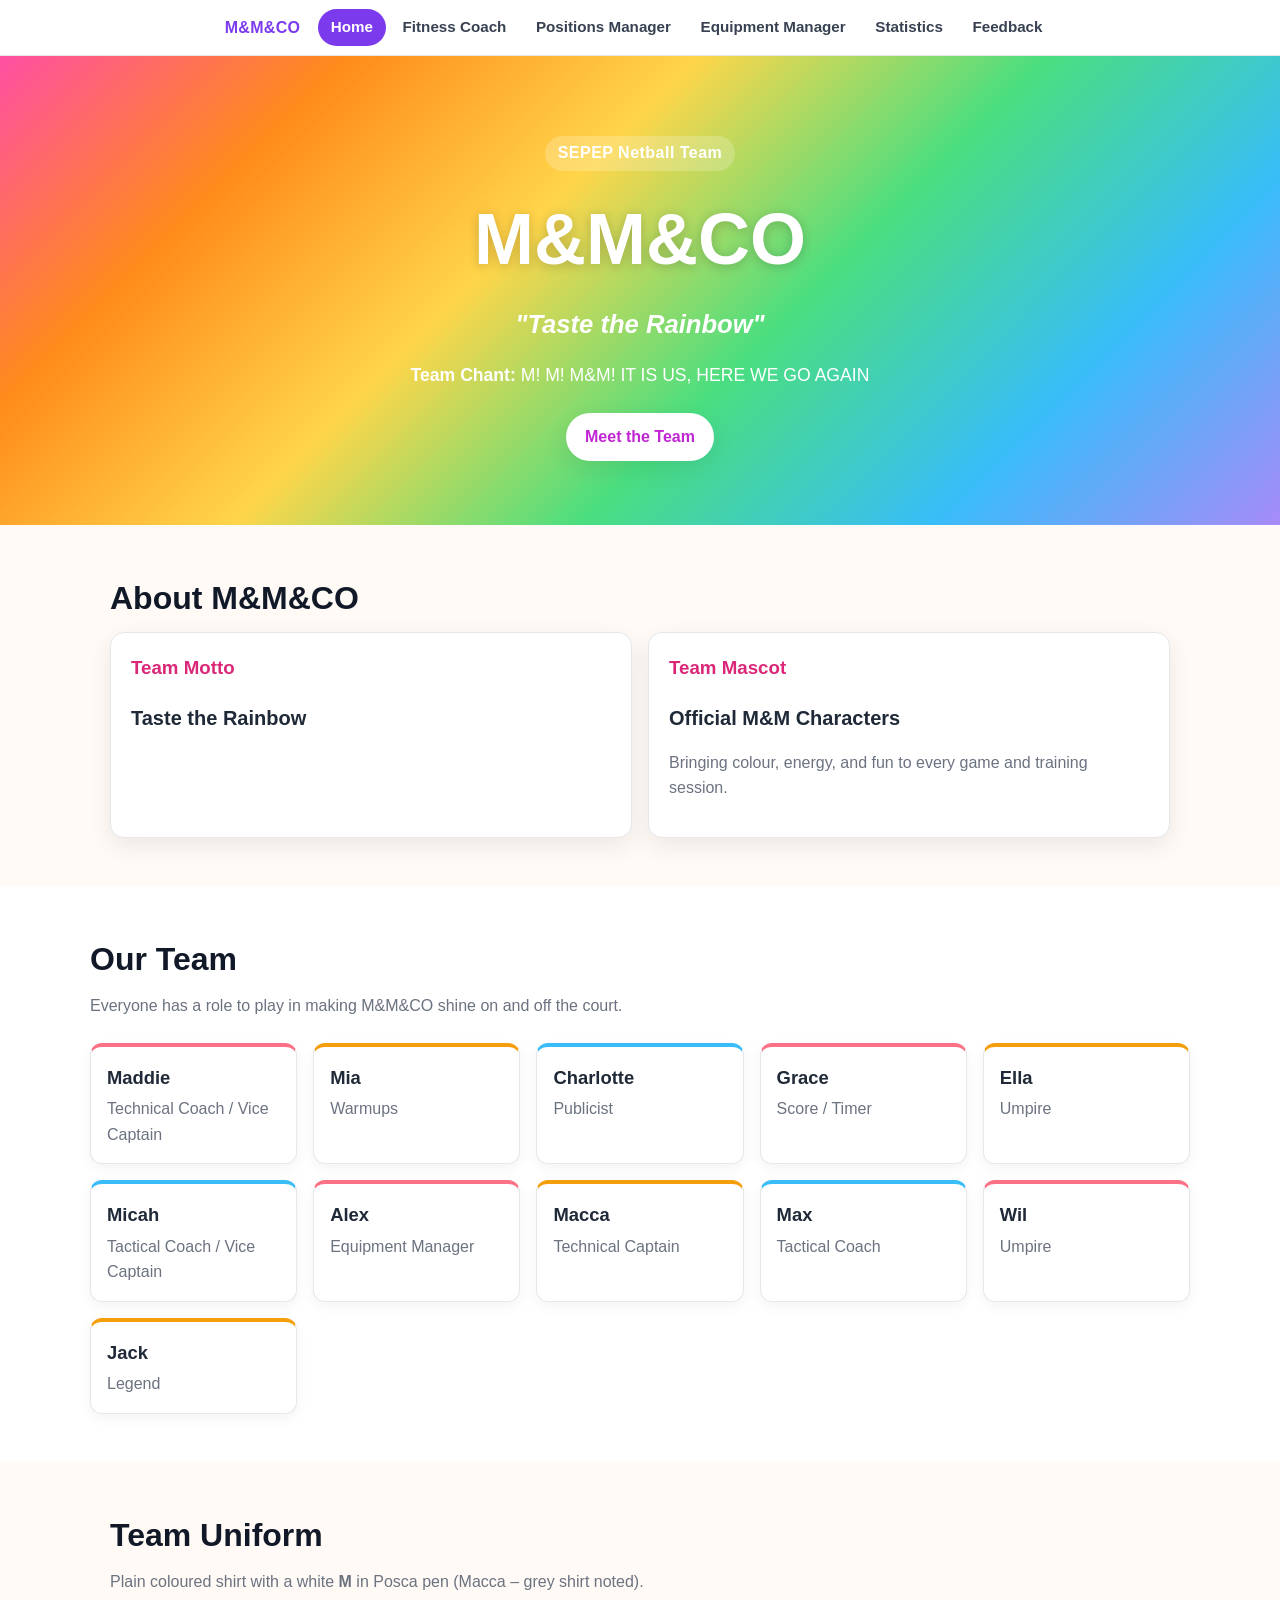
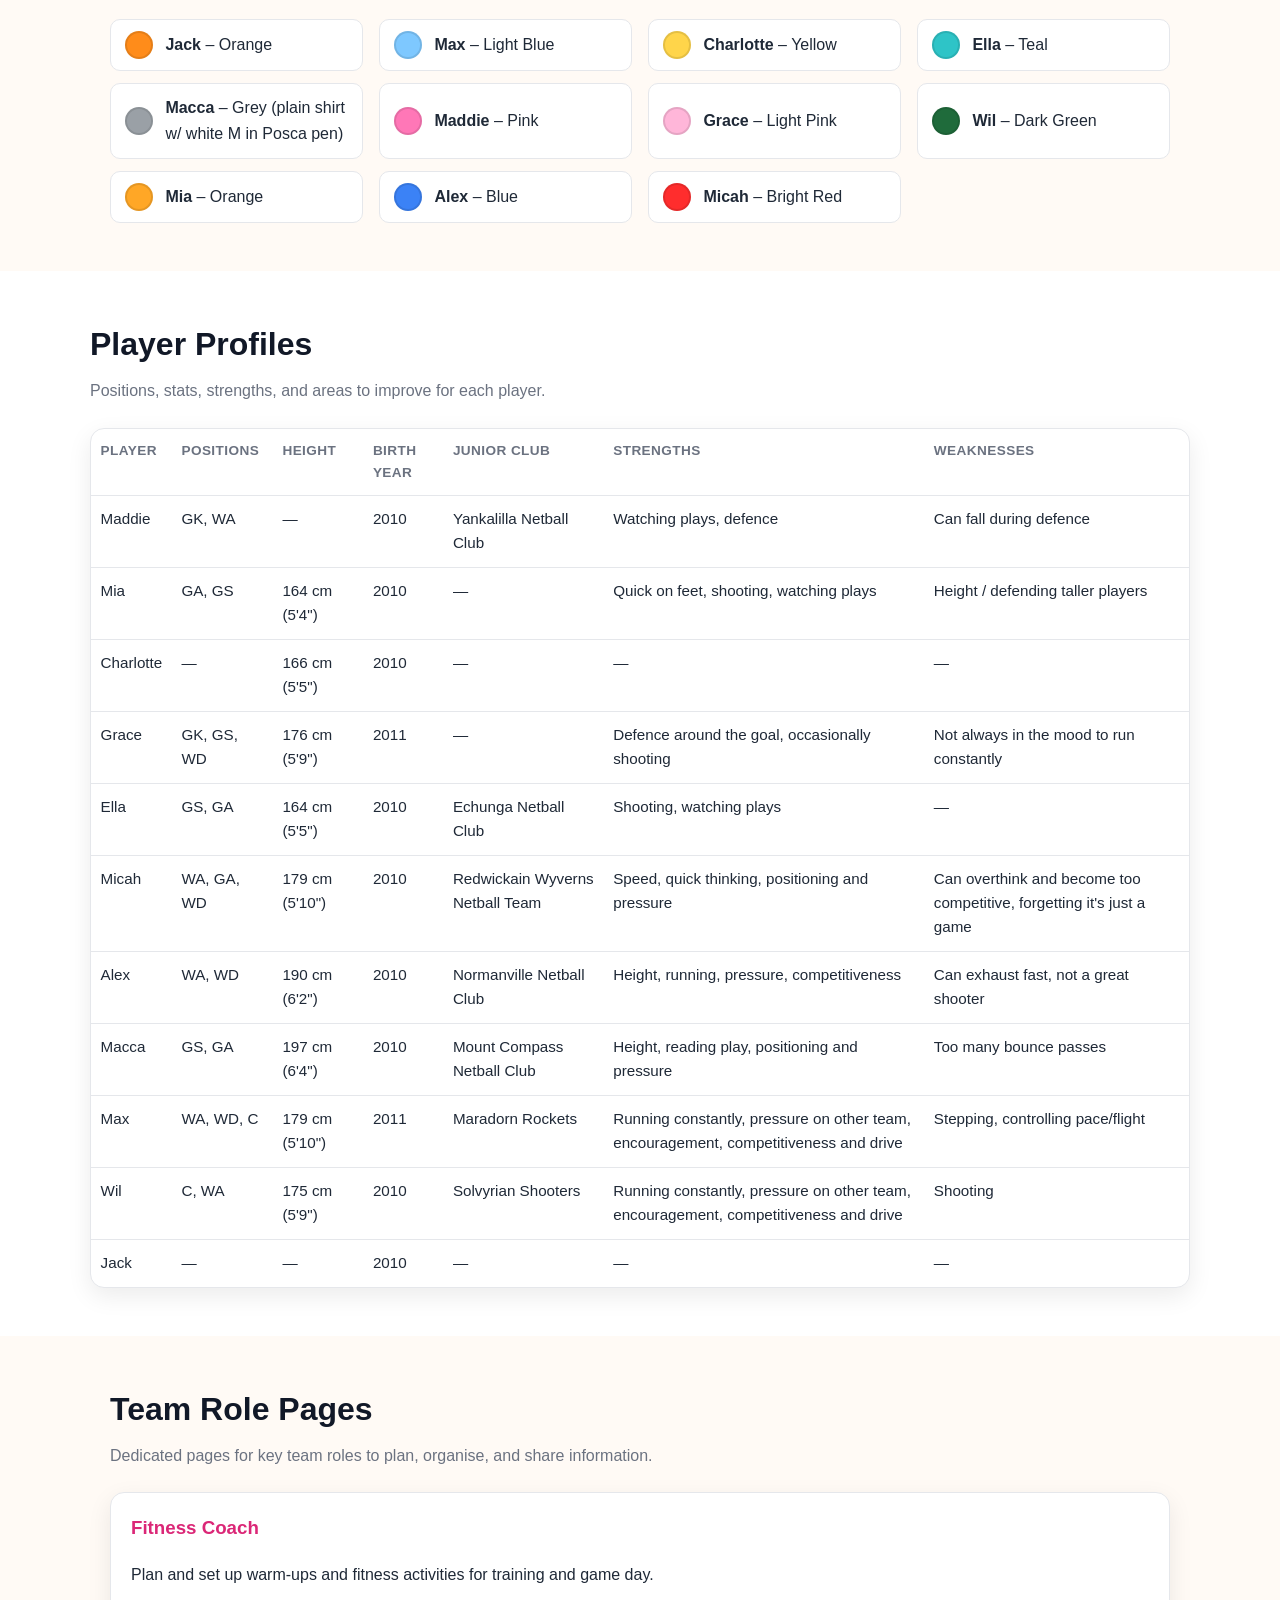
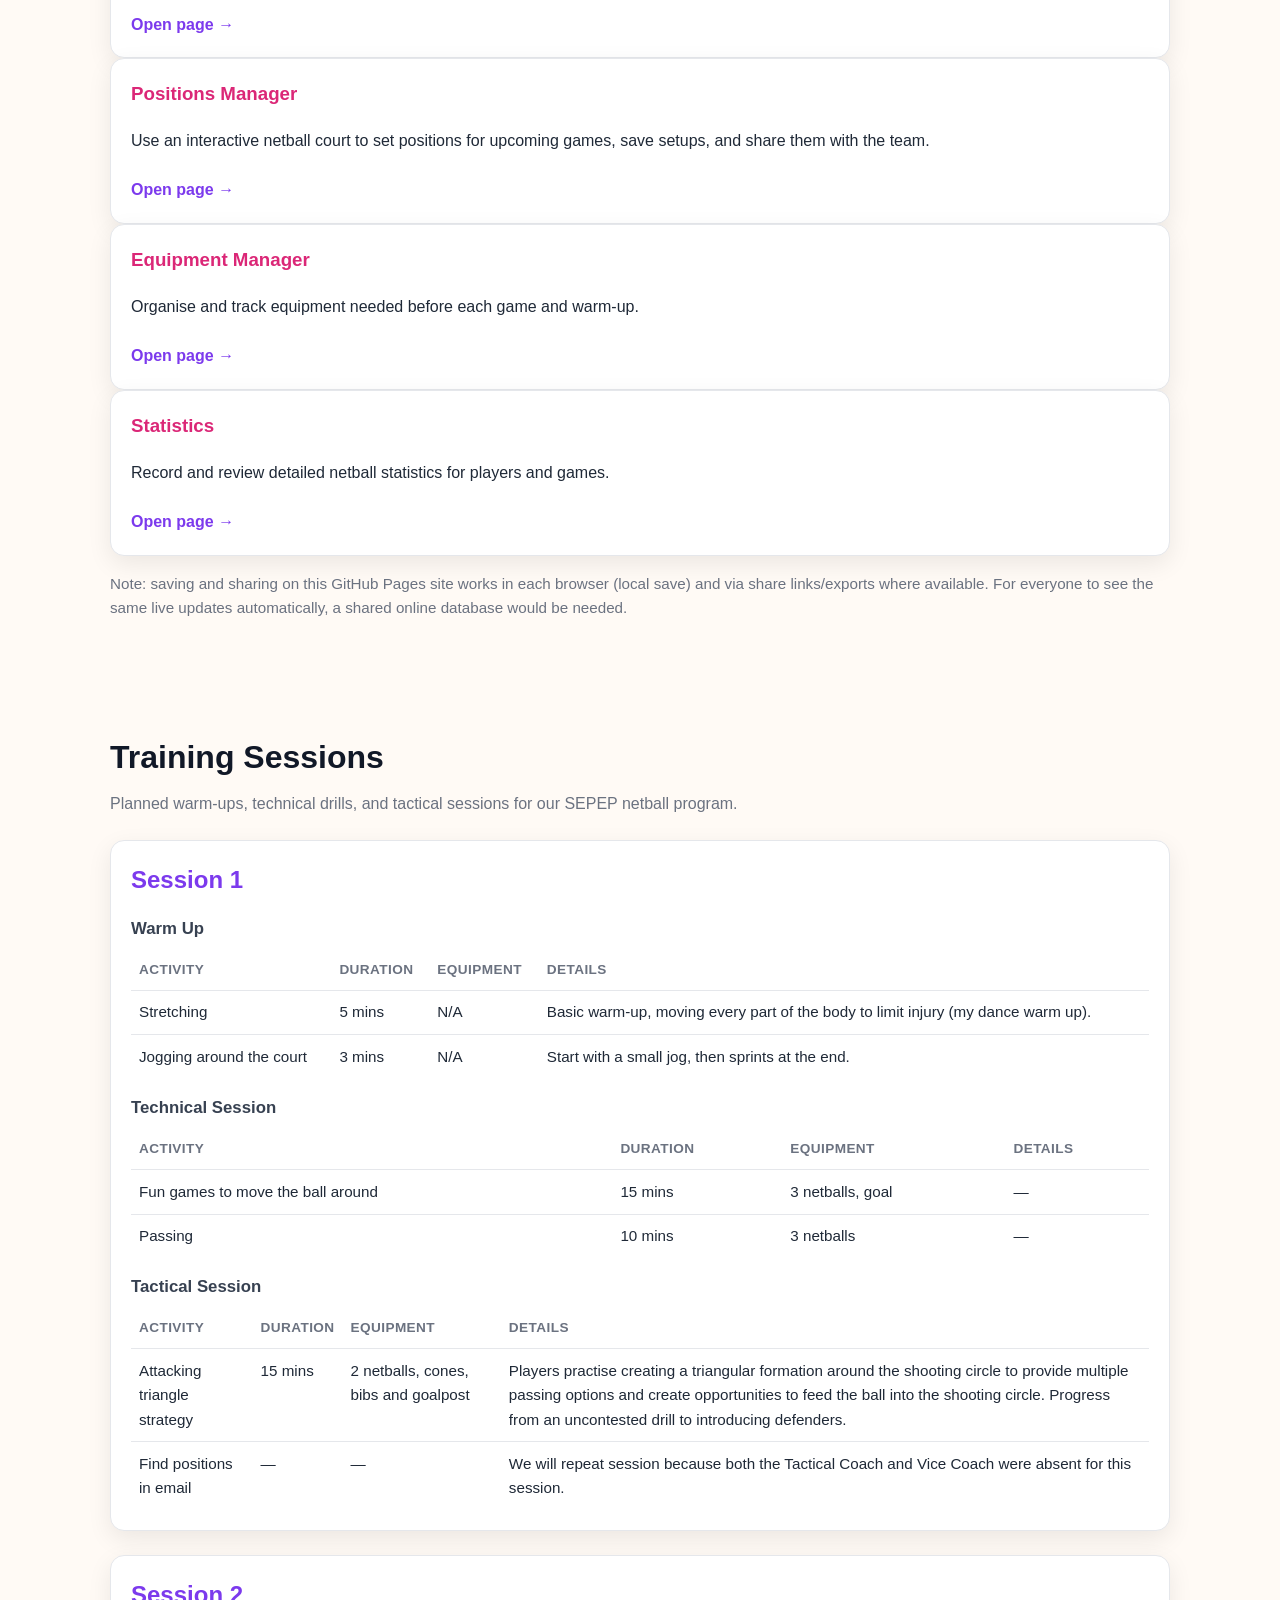
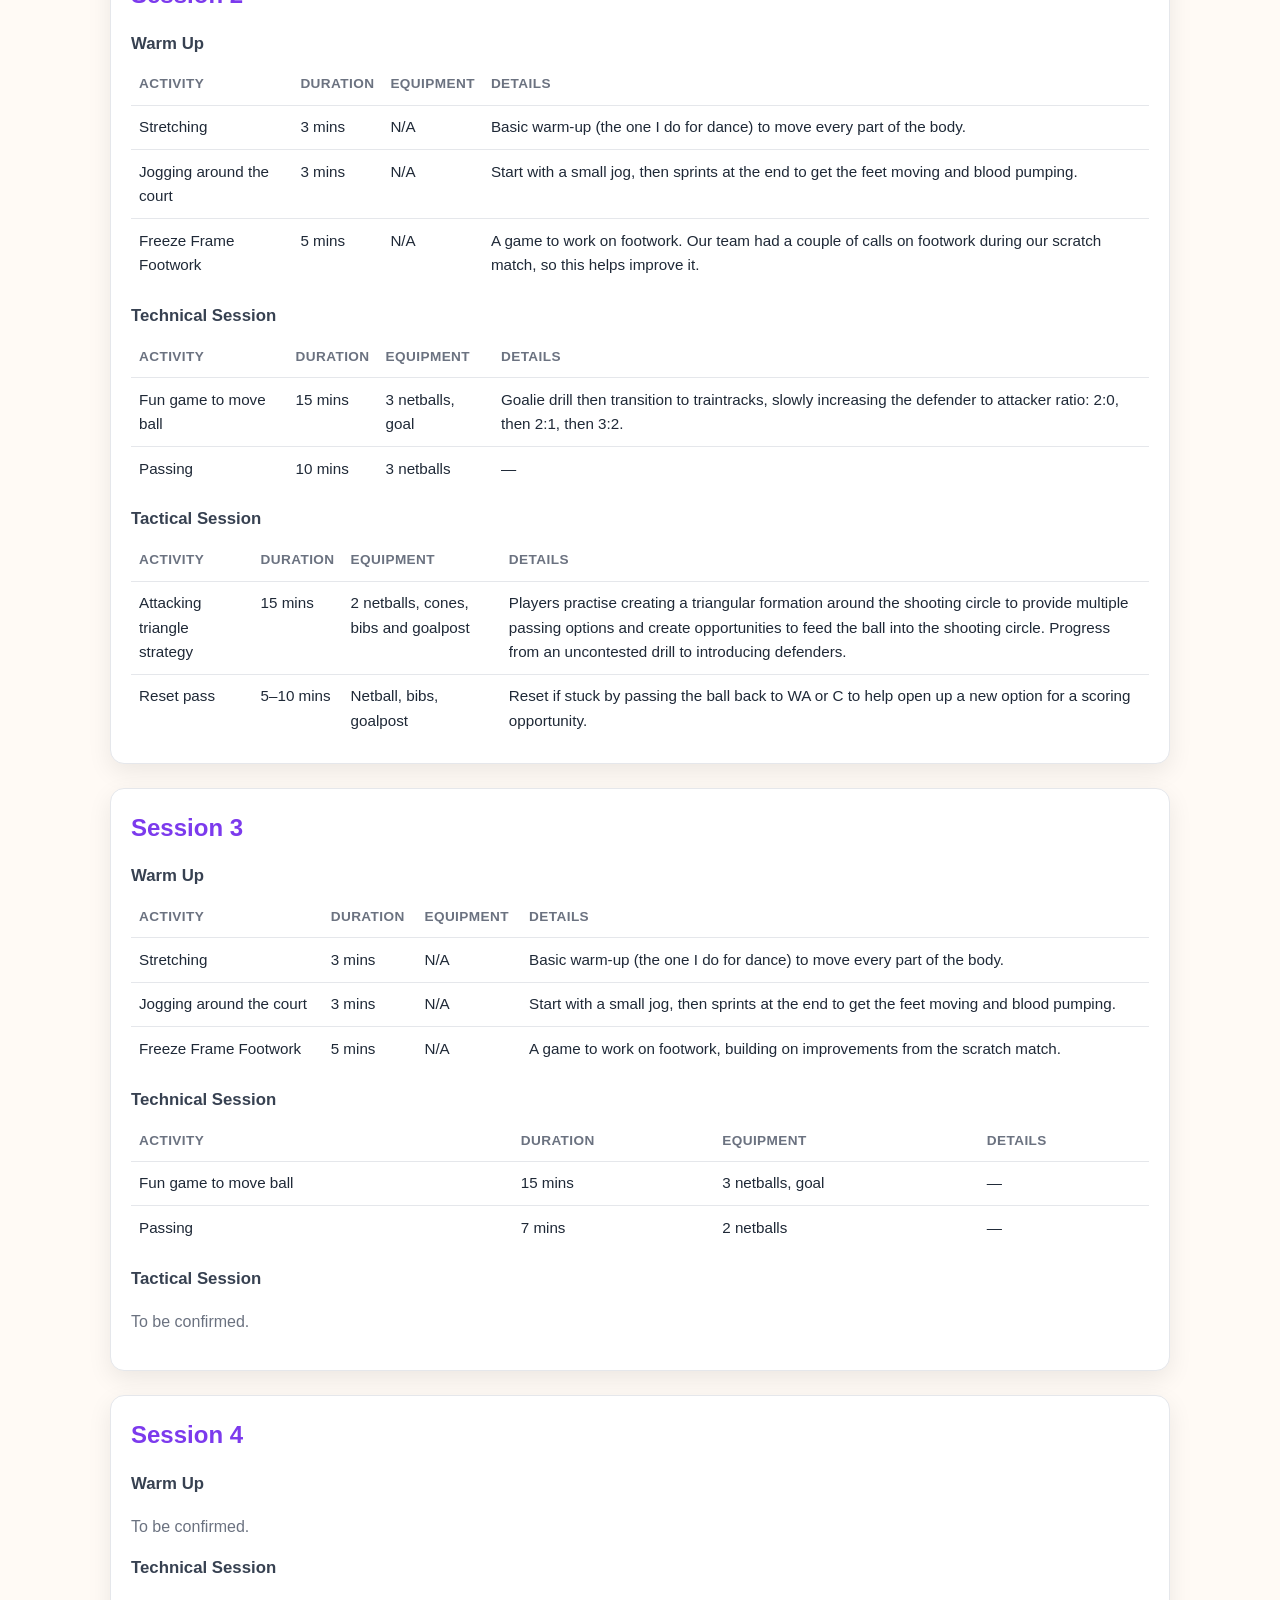
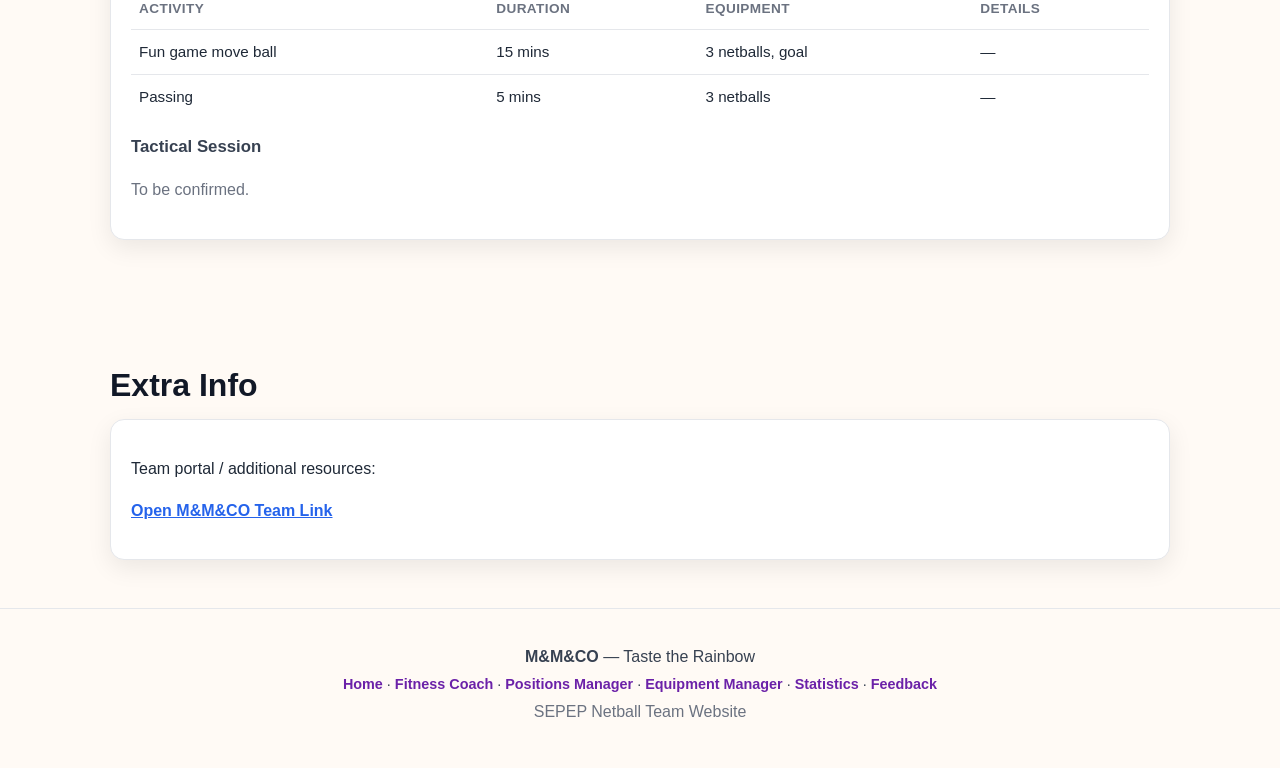
==== mm-co/index.html @ 33ad2f32 "Add Session Feedback tab with feedback from the last four sessions" ====
<!DOCTYPE html>
<html lang="en">
<head>
  <meta charset="UTF-8">
  <meta name="viewport" content="width=device-width, initial-scale=1.0">
  <title>M&amp;M&amp;CO | Taste the Rainbow</title>
  <link rel="stylesheet" href="styles.css">
</head>
<body>
  <header class="sitebar">
    <a class="sitebrand" href="#home">M&amp;M&amp;CO</a>
    <nav class="tabbar" aria-label="Site pages">
      <a class="tab active" data-tab="home" href="#home">Home</a>
      <a class="tab" data-tab="fitness" href="#fitness">Fitness Coach</a>
      <a class="tab" data-tab="positions" href="#positions">Positions Manager</a>
      <a class="tab" data-tab="equipment" href="#equipment">Equipment Manager</a>
      <a class="tab" data-tab="statistics" href="#statistics">Statistics</a>
      <a class="tab" data-tab="feedback" href="#feedback">Feedback</a>
    </nav>
  </header>

  <main id="tab-content">
    <section class="tab-panel" id="panel-home" role="tabpanel">
<header class="hero">
    <div class="hero-inner">
      <p class="tag">SEPEP Netball Team</p>
      <h1>M&amp;M&amp;CO</h1>
      <p class="motto">"Taste the Rainbow"</p>
      <p class="chant"><strong>Team Chant:</strong> M! M! M&amp;M! IT IS US, HERE WE GO AGAIN</p>
      <a class="btn" href="#team">Meet the Team</a>
    </div>
  </header>
<section id="about" class="section">
      <h2>About M&amp;M&amp;CO</h2>
      <div class="cards two">
        <div class="card">
          <h3>Team Motto</h3>
          <p class="big">Taste the Rainbow</p>
        </div>
        <div class="card">
          <h3>Team Mascot</h3>
          <p class="big">Official M&amp;M Characters</p>
          <p class="muted">Bringing colour, energy, and fun to every game and training session.</p>
        </div>
      </div>
    </section>

    <section id="team" class="section alt">
      <h2>Our Team</h2>
      <p class="section-intro">Everyone has a role to play in making M&amp;M&amp;CO shine on and off the court.</p>
      <div class="team-grid">
        <article class="member"><h3>Maddie</h3><p>Technical Coach / Vice Captain</p></article>
        <article class="member"><h3>Mia</h3><p>Warmups</p></article>
        <article class="member"><h3>Charlotte</h3><p>Publicist</p></article>
        <article class="member"><h3>Grace</h3><p>Score / Timer</p></article>
        <article class="member"><h3>Ella</h3><p>Umpire</p></article>
        <article class="member"><h3>Micah</h3><p>Tactical Coach / Vice Captain</p></article>
        <article class="member"><h3>Alex</h3><p>Equipment Manager</p></article>
        <article class="member"><h3>Macca</h3><p>Technical Captain</p></article>
        <article class="member"><h3>Max</h3><p>Tactical Coach</p></article>
        <article class="member"><h3>Wil</h3><p>Umpire</p></article>
        <article class="member"><h3>Jack</h3><p>Legend</p></article>
      </div>
    </section>

    <section id="uniform" class="section">
      <h2>Team Uniform</h2>
      <p class="section-intro">Plain coloured shirt with a white <strong>M</strong> in Posca pen (Macca &ndash; grey shirt noted).</p>
      <div class="uniform-grid">
        <div class="uniform-item"><span class="swatch" style="--c:#ff8c1a"></span><span><strong>Jack</strong> &ndash; Orange</span></div>
        <div class="uniform-item"><span class="swatch" style="--c:#7ec8ff"></span><span><strong>Max</strong> &ndash; Light Blue</span></div>
        <div class="uniform-item"><span class="swatch" style="--c:#ffd54a"></span><span><strong>Charlotte</strong> &ndash; Yellow</span></div>
        <div class="uniform-item"><span class="swatch" style="--c:#2ec4c7"></span><span><strong>Ella</strong> &ndash; Teal</span></div>
        <div class="uniform-item"><span class="swatch" style="--c:#9aa0a6"></span><span><strong>Macca</strong> &ndash; Grey (plain shirt w/ white M in Posca pen)</span></div>
        <div class="uniform-item"><span class="swatch" style="--c:#ff77b7"></span><span><strong>Maddie</strong> &ndash; Pink</span></div>
        <div class="uniform-item"><span class="swatch" style="--c:#ffb6d9"></span><span><strong>Grace</strong> &ndash; Light Pink</span></div>
        <div class="uniform-item"><span class="swatch" style="--c:#1f6b3b"></span><span><strong>Wil</strong> &ndash; Dark Green</span></div>
        <div class="uniform-item"><span class="swatch" style="--c:#ffa726"></span><span><strong>Mia</strong> &ndash; Orange</span></div>
        <div class="uniform-item"><span class="swatch" style="--c:#3b82f6"></span><span><strong>Alex</strong> &ndash; Blue</span></div>
        <div class="uniform-item"><span class="swatch" style="--c:#ff2d2d"></span><span><strong>Micah</strong> &ndash; Bright Red</span></div>
      </div>
    </section>

    <section id="profiles" class="section alt">
      <h2>Player Profiles</h2>
      <p class="section-intro">Positions, stats, strengths, and areas to improve for each player.</p>
      <div class="table-wrap">
        <table class="profiles-table">
          <thead>
            <tr>
              <th>Player</th>
              <th>Positions</th>
              <th>Height</th>
              <th>Birth Year</th>
              <th>Junior Club</th>
              <th>Strengths</th>
              <th>Weaknesses</th>
            </tr>
          </thead>
          <tbody>
            <tr><td>Maddie</td><td>GK, WA</td><td>&mdash;</td><td>2010</td><td>Yankalilla Netball Club</td><td>Watching plays, defence</td><td>Can fall during defence</td></tr>
            <tr><td>Mia</td><td>GA, GS</td><td>164 cm (5'4")</td><td>2010</td><td>&mdash;</td><td>Quick on feet, shooting, watching plays</td><td>Height / defending taller players</td></tr>
            <tr><td>Charlotte</td><td>&mdash;</td><td>166 cm (5'5")</td><td>2010</td><td>&mdash;</td><td>&mdash;</td><td>&mdash;</td></tr>
            <tr><td>Grace</td><td>GK, GS, WD</td><td>176 cm (5'9")</td><td>2011</td><td>&mdash;</td><td>Defence around the goal, occasionally shooting</td><td>Not always in the mood to run constantly</td></tr>
            <tr><td>Ella</td><td>GS, GA</td><td>164 cm (5'5")</td><td>2010</td><td>Echunga Netball Club</td><td>Shooting, watching plays</td><td>&mdash;</td></tr>
            <tr><td>Micah</td><td>WA, GA, WD</td><td>179 cm (5'10")</td><td>2010</td><td>Redwickain Wyverns Netball Team</td><td>Speed, quick thinking, positioning and pressure</td><td>Can overthink and become too competitive, forgetting it's just a game</td></tr>
            <tr><td>Alex</td><td>WA, WD</td><td>190 cm (6'2")</td><td>2010</td><td>Normanville Netball Club</td><td>Height, running, pressure, competitiveness</td><td>Can exhaust fast, not a great shooter</td></tr>
            <tr><td>Macca</td><td>GS, GA</td><td>197 cm (6'4")</td><td>2010</td><td>Mount Compass Netball Club</td><td>Height, reading play, positioning and pressure</td><td>Too many bounce passes</td></tr>
            <tr><td>Max</td><td>WA, WD, C</td><td>179 cm (5'10")</td><td>2011</td><td>Maradorn Rockets</td><td>Running constantly, pressure on other team, encouragement, competitiveness and drive</td><td>Stepping, controlling pace/flight</td></tr>
            <tr><td>Wil</td><td>C, WA</td><td>175 cm (5'9")</td><td>2010</td><td>Solvyrian Shooters</td><td>Running constantly, pressure on other team, encouragement, competitiveness and drive</td><td>Shooting</td></tr>
            <tr><td>Jack</td><td>&mdash;</td><td>&mdash;</td><td>2010</td><td>&mdash;</td><td>&mdash;</td><td>&mdash;</td></tr>
          </tbody>
        </table>
      </div>
    </section>

    <section id="team-pages" class="section">
      <h2>Team Role Pages</h2>
      <p class="section-intro">Dedicated pages for key team roles to plan, organise, and share information.</p>
      <div class="cards page-cards">
        <a class="card page-card" href="#fitness">
          <h3>Fitness Coach</h3>
          <p>Plan and set up warm-ups and fitness activities for training and game day.</p>
          <span class="card-link">Open page &rarr;</span>
        </a>
        <a class="card page-card" href="#positions">
          <h3>Positions Manager</h3>
          <p>Use an interactive netball court to set positions for upcoming games, save setups, and share them with the team.</p>
          <span class="card-link">Open page &rarr;</span>
        </a>
        <a class="card page-card" href="#equipment">
          <h3>Equipment Manager</h3>
          <p>Organise and track equipment needed before each game and warm-up.</p>
          <span class="card-link">Open page &rarr;</span>
        </a>
        <a class="card page-card" href="#statistics">
          <h3>Statistics</h3>
          <p>Record and review detailed netball statistics for players and games.</p>
          <span class="card-link">Open page &rarr;</span>
        </a>
      </div>
      <p class="muted note">Note: saving and sharing on this GitHub Pages site works in each browser (local save) and via share links/exports where available. For everyone to see the same live updates automatically, a shared online database would be needed.</p>
    </section>

    <section id="sessions" class="section">
      <h2>Training Sessions</h2>
      <p class="section-intro">Planned warm-ups, technical drills, and tactical sessions for our SEPEP netball program.</p>

      <div class="session">
        <h3>Session 1</h3>
        <div class="session-block">
          <h4>Warm Up</h4>
          <table>
            <thead><tr><th>Activity</th><th>Duration</th><th>Equipment</th><th>Details</th></tr></thead>
            <tbody>
              <tr><td>Stretching</td><td>5 mins</td><td>N/A</td><td>Basic warm-up, moving every part of the body to limit injury (my dance warm up).</td></tr>
              <tr><td>Jogging around the court</td><td>3 mins</td><td>N/A</td><td>Start with a small jog, then sprints at the end.</td></tr>
            </tbody>
          </table>
        </div>
        <div class="session-block">
          <h4>Technical Session</h4>
          <table>
            <thead><tr><th>Activity</th><th>Duration</th><th>Equipment</th><th>Details</th></tr></thead>
            <tbody>
              <tr><td>Fun games to move the ball around</td><td>15 mins</td><td>3 netballs, goal</td><td>&mdash;</td></tr>
              <tr><td>Passing</td><td>10 mins</td><td>3 netballs</td><td>&mdash;</td></tr>
            </tbody>
          </table>
        </div>
        <div class="session-block">
          <h4>Tactical Session</h4>
          <table>
            <thead><tr><th>Activity</th><th>Duration</th><th>Equipment</th><th>Details</th></tr></thead>
            <tbody>
              <tr><td>Attacking triangle strategy</td><td>15 mins</td><td>2 netballs, cones, bibs and goalpost</td><td>Players practise creating a triangular formation around the shooting circle to provide multiple passing options and create opportunities to feed the ball into the shooting circle. Progress from an uncontested drill to introducing defenders.</td></tr>
              <tr><td>Find positions in email</td><td>&mdash;</td><td>&mdash;</td><td>We will repeat session because both the Tactical Coach and Vice Coach were absent for this session.</td></tr>
            </tbody>
          </table>
        </div>
      </div>

      <div class="session">
        <h3>Session 2</h3>
        <div class="session-block">
          <h4>Warm Up</h4>
          <table>
            <thead><tr><th>Activity</th><th>Duration</th><th>Equipment</th><th>Details</th></tr></thead>
            <tbody>
              <tr><td>Stretching</td><td>3 mins</td><td>N/A</td><td>Basic warm-up (the one I do for dance) to move every part of the body.</td></tr>
              <tr><td>Jogging around the court</td><td>3 mins</td><td>N/A</td><td>Start with a small jog, then sprints at the end to get the feet moving and blood pumping.</td></tr>
              <tr><td>Freeze Frame Footwork</td><td>5 mins</td><td>N/A</td><td>A game to work on footwork. Our team had a couple of calls on footwork during our scratch match, so this helps improve it.</td></tr>
            </tbody>
          </table>
        </div>
        <div class="session-block">
          <h4>Technical Session</h4>
          <table>
            <thead><tr><th>Activity</th><th>Duration</th><th>Equipment</th><th>Details</th></tr></thead>
            <tbody>
              <tr><td>Fun game to move ball</td><td>15 mins</td><td>3 netballs, goal</td><td>Goalie drill then transition to traintracks, slowly increasing the defender to attacker ratio: 2:0, then 2:1, then 3:2.</td></tr>
              <tr><td>Passing</td><td>10 mins</td><td>3 netballs</td><td>&mdash;</td></tr>
            </tbody>
          </table>
        </div>
        <div class="session-block">
          <h4>Tactical Session</h4>
          <table>
            <thead><tr><th>Activity</th><th>Duration</th><th>Equipment</th><th>Details</th></tr></thead>
            <tbody>
              <tr><td>Attacking triangle strategy</td><td>15 mins</td><td>2 netballs, cones, bibs and goalpost</td><td>Players practise creating a triangular formation around the shooting circle to provide multiple passing options and create opportunities to feed the ball into the shooting circle. Progress from an uncontested drill to introducing defenders.</td></tr>
              <tr><td>Reset pass</td><td>5&ndash;10 mins</td><td>Netball, bibs, goalpost</td><td>Reset if stuck by passing the ball back to WA or C to help open up a new option for a scoring opportunity.</td></tr>
            </tbody>
          </table>
        </div>
      </div>

      <div class="session">
        <h3>Session 3</h3>
        <div class="session-block">
          <h4>Warm Up</h4>
          <table>
            <thead><tr><th>Activity</th><th>Duration</th><th>Equipment</th><th>Details</th></tr></thead>
            <tbody>
              <tr><td>Stretching</td><td>3 mins</td><td>N/A</td><td>Basic warm-up (the one I do for dance) to move every part of the body.</td></tr>
              <tr><td>Jogging around the court</td><td>3 mins</td><td>N/A</td><td>Start with a small jog, then sprints at the end to get the feet moving and blood pumping.</td></tr>
              <tr><td>Freeze Frame Footwork</td><td>5 mins</td><td>N/A</td><td>A game to work on footwork, building on improvements from the scratch match.</td></tr>
            </tbody>
          </table>
        </div>
        <div class="session-block">
          <h4>Technical Session</h4>
          <table>
            <thead><tr><th>Activity</th><th>Duration</th><th>Equipment</th><th>Details</th></tr></thead>
            <tbody>
              <tr><td>Fun game to move ball</td><td>15 mins</td><td>3 netballs, goal</td><td>&mdash;</td></tr>
              <tr><td>Passing</td><td>7 mins</td><td>2 netballs</td><td>&mdash;</td></tr>
            </tbody>
          </table>
        </div>
        <div class="session-block">
          <h4>Tactical Session</h4>
          <p class="muted">To be confirmed.</p>
        </div>
      </div>

      <div class="session">
        <h3>Session 4</h3>
        <div class="session-block">
          <h4>Warm Up</h4>
          <p class="muted">To be confirmed.</p>
        </div>
        <div class="session-block">
          <h4>Technical Session</h4>
          <table>
            <thead><tr><th>Activity</th><th>Duration</th><th>Equipment</th><th>Details</th></tr></thead>
            <tbody>
              <tr><td>Fun game move ball</td><td>15 mins</td><td>3 netballs, goal</td><td>&mdash;</td></tr>
              <tr><td>Passing</td><td>5 mins</td><td>3 netballs</td><td>&mdash;</td></tr>
            </tbody>
          </table>
        </div>
        <div class="session-block">
          <h4>Tactical Session</h4>
          <p class="muted">To be confirmed.</p>
        </div>
      </div>
    </section>

    <section id="extra" class="section">
      <h2>Extra Info</h2>
      <div class="card">
        <p>Team portal / additional resources:</p>
        <p><a class="link" href="https://script.google.com/a/macros/s.tatachilla.sa.edu.au/s/AKfycbwNuCyqthkBm4vhm1KJte8POhQeh5vwzLKnbcClA2AM1ELzoBTslDfy9ei3t208tSV80Q/exec" target="_blank" rel="noopener noreferrer">Open M&amp;M&amp;CO Team Link</a></p>
      </div>
    </section>
    </section>

  <section class="tab-panel" id="panel-fitness" role="tabpanel" hidden>
    <header class="subhero tab-hero">
      <p class="tag">M&amp;M&amp;CO &bull; Taste the Rainbow</p>
      <h1>Fitness Coach</h1>
      <p>Plan and set up warm-ups and fitness activities for training and game day.</p>
    </header>
    <div class="section">
<section class="panel">
      <h2>Warm-Up Planner</h2>
      <p class="section-intro">Add activities to build a warm-up. Saved plans stay in this browser so you can reuse and edit them.</p>
      <form id="warmup-form">
        <div class="grid-2">
          <div class="form-row">
            <label for="plan-name">Plan name</label>
            <input type="text" id="plan-name" placeholder="e.g. Pre-game warm-up" required>
          </div>
          <div class="form-row">
            <label for="plan-type">Plan type</label>
            <select id="plan-type">
              <option value="Training">Training</option>
              <option value="Game Day">Game Day</option>
              <option value="Recovery">Recovery</option>
              <option value="Fitness">Fitness</option>
            </select>
          </div>
        </div>
        <div class="form-row">
          <label for="plan-notes">Notes (optional)</label>
          <textarea id="plan-notes" placeholder="Anything the team should know about this warm-up..."></textarea>
        </div>

        <div class="panel" style="box-shadow:none;background:#faf5ff;">
          <h3 style="margin-top:0;">Add an activity</h3>
          <div class="grid-2">
            <div class="form-row">
              <label for="act-name">Activity</label>
              <input type="text" id="act-name" placeholder="e.g. Stretching">
            </div>
            <div class="form-row">
              <label for="act-duration">Duration (mins)</label>
              <input type="number" id="act-duration" min="1" step="1" placeholder="5">
            </div>
            <div class="form-row">
              <label for="act-equipment">Equipment</label>
              <input type="text" id="act-equipment" placeholder="e.g. N/A">
            </div>
            <div class="form-row">
              <label for="act-details">Details</label>
              <input type="text" id="act-details" placeholder="How to run the activity">
            </div>
          </div>
          <div class="actions">
            <button type="button" class="btn-secondary" id="add-activity">Add activity</button>
          </div>
        </div>

        <div id="activity-list-wrap" style="margin-top:1rem;">
          <h3>Plan activities</h3>
          <ul class="list" id="activity-list"><li class="muted">No activities yet. Add one above.</li></ul>
          <p class="muted small">Total duration: <strong id="total-duration">0</strong> mins</p>
        </div>

        <div class="actions">
          <button type="submit" class="btn-primary">Save plan</button>
          <button type="button" class="btn-secondary" id="reset-plan">Clear form</button>
        </div>
        <p class="status" id="plan-status"></p>
      </form>
    </section>

    <section class="panel">
      <h2>Saved Warm-Up Plans</h2>
      <div id="saved-plans"></div>
      <p class="muted small" id="plans-empty">No saved plans yet.</p>
    </section>

    <section class="panel">
      <h2>Warm-Up Ideas</h2>
      <div class="grid-2">
        <div class="card">
          <h3>Dynamic Warm-Up</h3>
          <ul>
            <li>Jog around the court (1 min)</li>
            <li>High knees and butt kicks (1 min)</li>
            <li>Leg swings and arm circles (1 min)</li>
            <li>Lunges and squats (1 min)</li>
            <li>Short sprints and side shuffles (1 min)</li>
          </ul>
        </div>
        <div class="card">
          <h3>Netball Footwork Warm-Up</h3>
          <ul>
            <li>Jog and pivot on whistle (2 min)</li>
            <li>Freeze frame footwork game (5 min)</li>
            <li>Partner passing while moving (3 min)</li>
            <li>Shooting warm-up near the post (3 min)</li>
          </ul>
        </div>
      </div>
    </section>
    </div>
  </section>
  <section class="tab-panel" id="panel-positions" role="tabpanel" hidden>
    <header class="subhero tab-hero">
      <p class="tag">M&amp;M&amp;CO &bull; Taste the Rainbow</p>
      <h1>Positions Manager</h1>
      <p>Drag players around the court to set positions for upcoming games, save the setup, and share it with the team.</p>
    </header>
    <div class="section">
<section class="panel">
      <h2>Game Setup</h2>
      <div class="grid-2">
        <div class="form-row">
          <label for="match-title">Match / setup name</label>
          <input type="text" id="match-title" placeholder="e.g. Round 3 vs Riverside" value="Upcoming Game">
        </div>
        <div class="form-row">
          <label for="match-date">Game date</label>
          <input type="date" id="match-date">
        </div>
      </div>
      <p class="muted small">Tip: click a player name below to choose who plays each position, then drag the tokens on the court.</p>
    </section>

    <div class="court-wrap">
      <section class="panel">
        <h2>Netball Court</h2>
        <div class="court" id="court" aria-label="Interactive netball court">
          <div class="line third t1"></div>
          <div class="line third t2"></div>
          <div class="centre-circle"></div>
          <div class="goal-circle top"></div>
          <div class="goal-circle bottom"></div>
          <div class="post top"></div>
          <div class="post bottom"></div>
        </div>
        <div class="actions" style="margin-top:.75rem;">
          <button type="button" class="btn-secondary" id="reset-positions">Reset positions</button>
          <button type="button" class="btn-primary" id="save-setup">Save setup</button>
          <button type="button" class="btn-secondary" id="copy-link">Copy share link</button>
        </div>
        <p class="status" id="setup-status"></p>
      </section>

      <section class="panel">
        <h2>Players &amp; Positions</h2>
        <div class="legend-grid" id="position-controls"></div>
        <div class="actions" style="margin-top:1rem;">
          <button type="button" class="btn-secondary" id="clear-players">Clear all players</button>
        </div>
      </section>
    </div>

    <section class="panel">
      <h2>Saved Setups</h2>
      <p class="section-intro">Saved setups stay in this browser. Use “Copy share link” to send the current setup to anyone.</p>
      <div id="saved-setups"></div>
      <p class="muted small" id="setups-empty">No saved setups yet.</p>
    </section>

    <section class="panel">
      <h2>Shareable Link</h2>
      <p class="small">Paste this link in your team chat so everyone can open the same setup:</p>
      <div class="form-row">
        <input type="text" id="share-link" readonly>
      </div>
      <div class="actions">
        <button type="button" class="btn-secondary" id="copy-link-2">Copy link</button>
      </div>
      <p class="status" id="share-status"></p>
    </section>
    </div>
  </section>
  <section class="tab-panel" id="panel-equipment" role="tabpanel" hidden>
    <header class="subhero tab-hero">
      <p class="tag">M&amp;M&amp;CO &bull; Taste the Rainbow</p>
      <h1>Equipment Manager</h1>
      <p>Get the equipment out before each game and warm-up, and make sure nothing is left behind.</p>
    </header>
    <div class="section">
<section class="panel">
      <h2>What I Do</h2>
      <p>I get out the equipment before each game and warm-up. I generally just get a few cones and some netballs out.</p>
      <div class="grid-2">
        <div class="card">
          <h3>Netballs</h3>
          <p>The netballs are required to play netball and to practise shooting and training drills.</p>
        </div>
        <div class="card">
          <h3>Cones</h3>
          <p>The cones are to create a small area around the net to run drills.</p>
        </div>
      </div>
    </section>

    <section class="panel">
      <h2>Equipment Checklist</h2>
      <p class="section-intro">Tick items off as you set up. Ticks are saved in this browser, so you can refresh without losing your place.</p>
      <div class="grid-2">
        <div>
          <h3>Before a Game</h3>
          <ul class="checklist" data-list="game"></ul>
        </div>
        <div>
          <h3>Before a Warm-Up / Training</h3>
          <ul class="checklist" data-list="training"></ul>
        </div>
      </div>
      <div class="actions" style="margin-top:1rem;">
        <button type="button" class="btn-primary" id="save-checklist">Save checklist</button>
        <button type="button" class="btn-secondary" id="reset-checklist">Reset ticks</button>
        <button type="button" class="btn-secondary" id="add-item">Add equipment item</button>
      </div>
      <p class="status" id="equipment-status"></p>
    </section>

    <section class="panel">
      <h2>Equipment Notes</h2>
      <div class="grid-2">
        <div class="form-row">
          <label for="game-notes">Game setup notes</label>
          <textarea id="game-notes" placeholder="e.g. 3 netballs and 6 cones near the goal"></textarea>
        </div>
        <div class="form-row">
          <label for="training-notes">Warm-up / training notes</label>
          <textarea id="training-notes" placeholder="e.g. cones in a small square around the net for passing drills"></textarea>
        </div>
      </div>
      <div class="actions">
        <button type="button" class="btn-primary" id="save-notes">Save notes</button>
      </div>
      <p class="status" id="notes-status"></p>
    </section>
    </div>
  </section>
  <section class="tab-panel" id="panel-statistics" role="tabpanel" hidden>
    <header class="subhero tab-hero">
      <p class="tag">M&amp;M&amp;CO &bull; Taste the Rainbow</p>
      <h1>Statistics</h1>
      <p>Record netball statistics for every game, review totals, and export the numbers.</p>
    </header>
    <div class="section">
<section class="panel">
      <h2>Game</h2>
      <div class="grid-2">
        <div class="form-row">
          <label for="game-opponent">Opponent</label>
          <input type="text" id="game-opponent" placeholder="e.g. Riverside Storm" value="Practice Match">
        </div>
        <div class="form-row">
          <label for="game-date">Date</label>
          <input type="date" id="game-date">
        </div>
      </div>
      <div class="actions">
        <button type="button" class="btn-primary" id="save-game">Save stats</button>
        <button type="button" class="btn-secondary" id="new-game">New game</button>
        <button type="button" class="btn-secondary" id="export-csv">Export current game (CSV)</button>
        <button type="button" class="btn-secondary" id="add-player">Add player</button>
      </div>
      <p class="status" id="stats-status"></p>
    </section>

    <section class="panel">
      <h2>Player Statistics</h2>
      <p class="section-intro">Enter numbers for each player. Shooting % is calculated automatically.</p>
      <div class="scroll-x">
        <table class="stats-table" id="stats-table"></table>
      </div>
    </section>

    <section class="panel">
      <h2>Saved Games</h2>
      <p class="section-intro">Saved games stay in this browser. Open a game to edit its stats.</p>
      <div id="saved-games"></div>
      <p class="muted small" id="games-empty">No saved games yet.</p>
    </section>

    <section class="panel">
      <h2>Netball Stat Guide</h2>
      <div class="grid-2">
        <div class="card">
          <h3>Shooting</h3>
          <ul>
            <li><strong>Goals</strong> — shots that went in</li>
            <li><strong>Goal Attempts</strong> — every shot taken</li>
            <li><strong>Shooting %</strong> — goals &divide; attempts</li>
            <li><strong>Goal Assists</strong> — pass that directly led to a goal</li>
          </ul>
        </div>
        <div class="card">
          <h3>Attack</h3>
          <ul>
            <li><strong>Centre Passes</strong> — centre passes taken</li>
            <li><strong>Feeds</strong> — passes into the shooting circle</li>
            <li><strong>Passes</strong> — total passes made</li>
            <li><strong>Turnovers</strong> — possessions lost</li>
          </ul>
        </div>
        <div class="card">
          <h3>Defence</h3>
          <ul>
            <li><strong>Intercepts</strong> — balls caught from the opposition</li>
            <li><strong>Deflections</strong> — balls touched but not caught</li>
            <li><strong>Rebounds</strong> — recovered missed shots</li>
          </ul>
        </div>
        <div class="card">
          <h3>Discipline</h3>
          <ul>
            <li><strong>Penalties</strong> — total penalties conceded</li>
            <li><strong>Offsides</strong> — offside calls</li>
            <li><strong>Contact</strong> — contact calls</li>
            <li><strong>Obstruction</strong> — obstruction calls</li>
            <li><strong>Footwork</strong> — footwork calls</li>
          </ul>
        </div>
      </div>
    </section>
    </div>
  </section>

  <section class="tab-panel" id="panel-feedback" role="tabpanel" hidden>
    <header class="subhero tab-hero">
      <p class="tag">M&amp;M&amp;CO &bull; Taste the Rainbow</p>
      <h1>Session Feedback</h1>
      <p>All the feedback from our last four sessions &mdash; what went well and what to keep working on.</p>
    </header>
    <div class="section">
      <section class="panel feedback-session">
        <h2>Session 1</h2>
        <div class="feedback-grid">
          <article class="feedback-card">
            <h3>Warm Up</h3>
            <p>Structured well. Good mix of dynmaic stretching and increasing HR. Team all joined in and looked like they were having fun. I could hear support durign the warm up. This is great :)</p>
          </article>
          <article class="feedback-card">
            <h3>Technical Session</h3>
            <p>Passing around the circle and then shot. Drill looked well structured and team were fully engaged. Could work on force of passes to ensure they are harder to intercept?</p>
            <p>Team communication and moral were excellent, you could see this in how well the drill was working.</p>
            <p>Dropped to just passing - still very gentle. Love that you worked on the different types but goal for next session is applying force and power to the pass.</p>
            <p>Well done for moving to allow other team to use the goal circle. Very impressive.</p>
          </article>
          <article class="feedback-card">
            <h3>Tactical Session</h3>
            <p>For having no tactical coach did well, it making something work. Maddie did excellent job extending passing and stepping.</p>
          </article>
        </div>
      </section>

      <section class="panel feedback-session">
        <h2>Session 2</h2>
        <div class="feedback-grid">
          <article class="feedback-card">
            <h3>Warm Up</h3>
            <p>fun, creative, all team was engaged, built teamwork, connecting really well with netball concepts in a fun and engaging manner. Well done!! Keep this rolling for your next sessions :)</p>
            <p>This built really good team mometum and readyness for the game.</p>
          </article>
          <article class="feedback-card">
            <h3>Technical Session</h3>
            <p>This looked well thoughtout and productive, team members were enagged and participting well. Cues were used with fun initiatives to reduce errors. Keep this up for Session 3.</p>
          </article>
          <article class="feedback-card">
            <h3>Tactical Session</h3>
            <p>Didnt see this &gt; need to ensure this is really clear Max and Micah for this week. Work with the technical coach to use what they are doing and apply that in your attacking or defense measures. An idea could be defending the goals, remembering you can jump to defend.</p>
          </article>
          <article class="feedback-card">
            <h3>Uniform</h3>
            <p>This was incredible. the shirts, the design the connectiveness was excellent!!</p>
          </article>
          <article class="feedback-card">
            <h3>Team Spirit</h3>
            <p>Team seemed flat during the game this week, what could you do as coaches to bring the team spirit, team chant in circle before the commence of play, think how the new zelanders use the haka to help bring the arousal at the satrt of their games. high fives after goals, key words to lift after a goal etc.</p>
          </article>
        </div>
      </section>

      <section class="panel feedback-session">
        <h2>Session 3</h2>
        <div class="feedback-grid">
          <article class="feedback-card">
            <h3>Warm Up</h3>
            <p>Team looked engaged and firece. Looking like great contenders for todays matches. Keep this moral going. Warm up looked itimidating, it was all in time, there were smiles and team were doing the activities correctly.</p>
          </article>
          <article class="feedback-card">
            <h3>Technical Session</h3>
            <p>Team engagement is 100/10 - team is focused, listening and following. You use a loud voice, instrcutions are clear. Can see a clear improvement in steppingh/landing and passes.</p>
          </article>
          <article class="feedback-card">
            <h3>Tactical Session</h3>
            <p>Di</p>
          </article>
          <article class="feedback-card">
            <h3>Uniform</h3>
            <p>Uniform looks rad!! Go TEAM!!</p>
          </article>
          <article class="feedback-card">
            <h3>Team Spirit</h3>
            <p>Increible. Firece. Mean buisness. Ready to win!!</p>
          </article>
        </div>
      </section>

      <section class="panel feedback-session">
        <h2>Session 4</h2>
        <div class="feedback-grid">
          <article class="feedback-card">
            <h3>Team Spirit</h3>
            <p>Team seemed flat during the game this week, what could you do as coaches to bring the team spirit, team chant in circle before the commence of play, think how the new zelanders use the haka to help bring the arousal at the satrt of their games. high fives after goals, key words to lift after a goal etc.</p>
          </article>
        </div>
      </section>
    </div>
  </section>
  </main>

  <footer>
    <p><strong>M&amp;M&amp;CO</strong> &mdash; Taste the Rainbow</p>
    <p class="footer-links">
      <a href="#home">Home</a> &middot;
      <a href="#fitness">Fitness Coach</a> &middot;
      <a href="#positions">Positions Manager</a> &middot;
      <a href="#equipment">Equipment Manager</a> &middot;
      <a href="#statistics">Statistics</a> &middot;
      <a href="#feedback">Feedback</a>
    </p>
    <p class="muted">SEPEP Netball Team Website</p>
  </footer>

<script>
(function () {
const STORAGE_KEY = 'mmco-warmup-plans';
    let planActivities = [];

    const els = {
      form: document.getElementById('warmup-form'),
      planName: document.getElementById('plan-name'),
      planType: document.getElementById('plan-type'),
      planNotes: document.getElementById('plan-notes'),
      actName: document.getElementById('act-name'),
      actDuration: document.getElementById('act-duration'),
      actEquipment: document.getElementById('act-equipment'),
      actDetails: document.getElementById('act-details'),
      addActivity: document.getElementById('add-activity'),
      activityList: document.getElementById('activity-list'),
      totalDuration: document.getElementById('total-duration'),
      savedPlans: document.getElementById('saved-plans'),
      plansEmpty: document.getElementById('plans-empty'),
      status: document.getElementById('plan-status'),
      resetPlan: document.getElementById('reset-plan')
    };

    function loadPlans() {
      try { return JSON.parse(localStorage.getItem(STORAGE_KEY)) || []; }
      catch (e) { return []; }
    }

    function savePlans(plans) {
      localStorage.setItem(STORAGE_KEY, JSON.stringify(plans));
    }

    function renderActivities() {
      if (!planActivities.length) {
        els.activityList.innerHTML = '<li class="muted">No activities yet. Add one above.</li>';
      } else {
        els.activityList.innerHTML = planActivities.map((a, i) => `
          <li>
            <div><strong>${escapeHtml(a.name)}</strong> <span class="pill">${a.duration} min</span></div>
            <div class="meta">${a.equipment ? 'Equipment: ' + escapeHtml(a.equipment) : ''}${a.details ? ' &middot; ' + escapeHtml(a.details) : ''}</div>
            <div class="actions" style="margin-top:.4rem;">
              <button type="button" class="btn-danger small" data-remove="${i}">Remove</button>
            </div>
          </li>`).join('');
        els.activityList.querySelectorAll('[data-remove]').forEach(btn => {
          btn.addEventListener('click', () => {
            planActivities.splice(Number(btn.dataset.remove), 1);
            renderActivities();
          });
        });
      }
      els.totalDuration.textContent = planActivities.reduce((sum, a) => sum + Number(a.duration || 0), 0);
    }

    function escapeHtml(str) {
      return String(str || '').replace(/[&<>"']/g, c => ({'&':'&amp;','<':'&lt;','>':'&gt;','"':'&quot;',"'":'&#39;'}[c]));
    }

    els.addActivity.addEventListener('click', () => {
      if (!els.actName.value.trim()) { els.actName.focus(); return; }
      const duration = Number(els.actDuration.value);
      if (!duration || duration < 1) { els.actDuration.focus(); return; }
      planActivities.push({
        name: els.actName.value.trim(),
        duration,
        equipment: els.actEquipment.value.trim(),
        details: els.actDetails.value.trim()
      });
      els.actName.value = '';
      els.actDuration.value = '';
      els.actEquipment.value = '';
      els.actDetails.value = '';
      els.actName.focus();
      renderActivities();
    });

    els.form.addEventListener('submit', (e) => {
      e.preventDefault();
      if (!planActivities.length) {
        els.status.textContent = 'Add at least one activity before saving.';
        els.status.className = 'status warn';
        return;
      }
      const plans = loadPlans();
      plans.unshift({
        id: Date.now(),
        name: els.planName.value.trim() || 'Untitled warm-up',
        type: els.planType.value,
        notes: els.planNotes.value.trim(),
        activities: planActivities.slice()
      });
      savePlans(plans);
      els.status.textContent = 'Plan saved.';
      els.status.className = 'status success';
      resetFormFields();
      renderSavedPlans();
    });

    els.resetPlan.addEventListener('click', () => {
      resetFormFields();
    });

    function resetFormFields() {
      els.form.reset();
      planActivities = [];
      renderActivities();
    }

    function renderSavedPlans() {
      const plans = loadPlans();
      els.plansEmpty.style.display = plans.length ? 'none' : 'block';
      els.savedPlans.innerHTML = plans.map(p => {
        const total = p.activities.reduce((s, a) => s + Number(a.duration || 0), 0);
        const items = p.activities.map(a =>
          `<li><strong>${escapeHtml(a.name)}</strong> <span class="pill">${a.duration} min</span>`
          + (a.equipment ? `<div class="meta">Equipment: ${escapeHtml(a.equipment)}</div>` : '')
          + (a.details ? `<div class="meta">${escapeHtml(a.details)}</div>` : '')
          + `</li>`).join('');
        return `
          <div class="card" style="margin-bottom:1rem;">
            <div style="display:flex;flex-wrap:wrap;justify-content:space-between;gap:.5rem;align-items:start;">
              <div>
                <h3 style="margin:0 0 .25rem;">${escapeHtml(p.name)}</h3>
                <p class="meta" style="margin:0;">${escapeHtml(p.type)} &middot; ${total} mins total</p>
              </div>
              <div class="actions" style="margin:0;">
                <button type="button" class="btn-danger small" data-delete="${p.id}">Delete</button>
              </div>
            </div>
            ${p.notes ? `<p class="small"><em>${escapeHtml(p.notes)}</em></p>` : ''}
            <ul class="list">${items}</ul>
          </div>`;
      }).join('');
      els.savedPlans.querySelectorAll('[data-delete]').forEach(btn => {
        btn.addEventListener('click', () => {
          const id = Number(btn.dataset.delete);
          const plans = loadPlans().filter(p => p.id !== id);
          savePlans(plans);
          renderSavedPlans();
        });
      });
    }

    renderActivities();
    renderSavedPlans();
})();
</script>
<script>
(function () {
const POSITIONS = ['GS', 'GA', 'WA', 'C', 'WD', 'GD', 'GK'];
    const DEFAULT_SPOTS = {
      GS: { x: 50, y: 12 },
      GA: { x: 30, y: 24 },
      WA: { x: 68, y: 36 },
      C:  { x: 50, y: 50 },
      WD: { x: 32, y: 64 },
      GD: { x: 70, y: 76 },
      GK: { x: 50, y: 88 }
    };
    const PLAYERS = ['Maddie', 'Mia', 'Charlotte', 'Grace', 'Ella', 'Micah', 'Alex', 'Macca', 'Max', 'Wil', 'Jack'];
    const STORAGE_KEY = 'mmco-positions-setups';

    const state = {
      title: 'Upcoming Game',
      date: '',
      assignments: {},   // position -> player name (or '')
      spots: structuredClone(DEFAULT_SPOTS)
    };
    POSITIONS.forEach(p => { state.assignments[p] = ''; });

    const court = document.getElementById('court');
    const controls = document.getElementById('position-controls');
    const statusEl = document.getElementById('setup-status');
    const shareStatus = document.getElementById('share-status');
    const shareInput = document.getElementById('share-link');
    const titleInput = document.getElementById('match-title');
    const dateInput = document.getElementById('match-date');

    function escapeHtml(str) {
      return String(str || '').replace(/[&<>"']/g, c => ({'&':'&amp;','<':'&lt;','>':'&gt;','"':'&quot;',"'":'&#39;'}[c]));
    }

    function playerOptions(selected) {
      return ['<option value="">— Unassigned —</option>']
        .concat(PLAYERS.map(p => `<option value="${p}" ${p === selected ? 'selected' : ''}>${p}</option>`))
        .join('');
    }

    function buildControls() {
      controls.innerHTML = POSITIONS.map(pos => `
        <div class="form-row">
          <label for="assign-${pos}">${pos}</label>
          <select id="assign-${pos}" data-pos="${pos}">
            ${playerOptions(state.assignments[pos])}
          </select>
        </div>`).join('');
      controls.querySelectorAll('select').forEach(sel => {
        sel.addEventListener('change', () => {
          state.assignments[sel.dataset.pos] = sel.value;
          renderTokens();
        });
      });
    }

    function renderTokens() {
      court.querySelectorAll('.player-token').forEach(t => t.remove());
      POSITIONS.forEach(pos => {
        const spot = state.spots[pos] || DEFAULT_SPOTS[pos];
        const token = document.createElement('div');
        token.className = 'player-token';
        token.dataset.pos = pos;
        token.style.left = spot.x + '%';
        token.style.top = spot.y + '%';
        token.innerHTML = `<div class="pos">${pos}</div><div class="name">${escapeHtml(state.assignments[pos] || 'Add player')}</div>`;
        court.appendChild(token);
        enableDrag(token, pos);
      });
    }

    function enableDrag(token, pos) {
      let dragging = false;
      const onDown = (e) => {
        dragging = true;
        try { token.setPointerCapture(e.pointerId); } catch (err) { /* ignore */ }
        e.preventDefault();
      };
      const onMove = (e) => {
        if (!dragging) return;
        const rect = court.getBoundingClientRect();
        let x = ((e.clientX - rect.left) / rect.width) * 100;
        let y = ((e.clientY - rect.top) / rect.height) * 100;
        x = Math.max(6, Math.min(94, x));
        y = Math.max(5, Math.min(95, y));
        state.spots[pos] = { x, y };
        token.style.left = x + '%';
        token.style.top = y + '%';
      };
      const onUp = () => { dragging = false; };
      token.addEventListener('pointerdown', onDown);
      token.addEventListener('pointermove', onMove);
      token.addEventListener('pointerup', onUp);
      token.addEventListener('pointercancel', onUp);
    }

    function encodePayload(payload) {
      const encoded = btoa(unescape(encodeURIComponent(JSON.stringify(payload))));
      return location.origin + location.pathname + '#setup=' + encoded;
    }

    function makeShareLink() {
      return encodePayload({
        title: state.title,
        date: state.date,
        assignments: state.assignments,
        spots: state.spots
      });
    }

    function updateShareLink() {
      shareInput.value = makeShareLink();
    }

    function applyPayload(payload) {
      state.title = payload.title || 'Upcoming Game';
      state.date = payload.date || '';
      POSITIONS.forEach(p => { state.assignments[p] = (payload.assignments && payload.assignments[p]) || ''; });
      POSITIONS.forEach(p => {
        const spot = payload.spots && payload.spots[p];
        state.spots[p] = (spot && typeof spot.x === 'number' && typeof spot.y === 'number') ? spot : structuredClone(DEFAULT_SPOTS[p]);
      });
      titleInput.value = state.title;
      dateInput.value = state.date;
      buildControls();
      renderTokens();
      updateShareLink();
    }

    function loadFromHash() {
      const hash = location.hash || '';
      const prefix = '#setup=';
      if (!hash.startsWith(prefix)) return;
      try {
        const payload = JSON.parse(decodeURIComponent(escape(atob(hash.slice(prefix.length)))));
        applyPayload(payload);
        statusEl.textContent = 'Loaded shared setup.';
        statusEl.className = 'status success';
      } catch (e) {
        statusEl.textContent = 'That share link could not be read.';
        statusEl.className = 'status warn';
      }
    }

    function loadSetups() {
      try { return JSON.parse(localStorage.getItem(STORAGE_KEY)) || []; }
      catch (e) { return []; }
    }
    function saveSetups(list) { localStorage.setItem(STORAGE_KEY, JSON.stringify(list)); }

    function renderSetups() {
      const setups = loadSetups();
      const wrap = document.getElementById('saved-setups');
      document.getElementById('setups-empty').style.display = setups.length ? 'none' : 'block';
      wrap.innerHTML = setups.map(s => {
        const assigned = POSITIONS.filter(p => s.assignments[p]).map(p => `<span class="pill">${p}: ${escapeHtml(s.assignments[p])}</span>`).join('');
        return `
          <div class="card" style="margin-bottom:1rem;">
            <div style="display:flex;flex-wrap:wrap;justify-content:space-between;gap:.5rem;align-items:start;">
              <div>
                <h3 style="margin:0 0 .25rem;">${escapeHtml(s.title)}</h3>
                <p class="meta" style="margin:0;">${escapeHtml(s.date || 'No date set')}</p>
              </div>
              <div class="actions" style="margin:0;">
                <button type="button" class="btn-secondary small" data-load="${s.id}">Open</button>
                <button type="button" class="btn-secondary small" data-share="${s.id}">Copy link</button>
                <button type="button" class="btn-danger small" data-delete="${s.id}">Delete</button>
              </div>
            </div>
            <div style="margin-top:.5rem;">${assigned || '<span class="muted small">No players assigned.</span>'}</div>
          </div>`;
      }).join('');

      wrap.querySelectorAll('[data-delete]').forEach(btn => {
        btn.addEventListener('click', () => {
          const id = Number(btn.dataset.delete);
          saveSetups(loadSetups().filter(s => s.id !== id));
          renderSetups();
        });
      });
      wrap.querySelectorAll('[data-load]').forEach(btn => {
        btn.addEventListener('click', () => {
          const setup = loadSetups().find(s => s.id === Number(btn.dataset.load));
          if (setup) {
            applyPayload(setup);
            statusEl.textContent = 'Setup opened.';
            statusEl.className = 'status success';
            window.scrollTo({ top: 0, behavior: 'smooth' });
          }
        });
      });
      wrap.querySelectorAll('[data-share]').forEach(btn => {
        btn.addEventListener('click', async () => {
          const setup = loadSetups().find(s => s.id === Number(btn.dataset.share));
          if (!setup) return;
          const link = encodePayload({
            title: setup.title,
            date: setup.date,
            assignments: setup.assignments,
            spots: setup.spots
          });
          shareInput.value = link;
          try {
            await navigator.clipboard.writeText(link);
            statusEl.textContent = 'Share link copied for "' + setup.title + '".';
            statusEl.className = 'status success';
          } catch (e) {
            shareInput.select();
            statusEl.textContent = 'Share link created below — press Ctrl+C to copy it.';
            statusEl.className = 'status warn';
          }
        });
      });
    }

    function refreshTitle() {
      state.title = titleInput.value.trim() || 'Upcoming Game';
      state.date = dateInput.value;
      updateShareLink();
    }

    titleInput.addEventListener('input', refreshTitle);
    dateInput.addEventListener('change', refreshTitle);

    document.getElementById('reset-positions').addEventListener('click', () => {
      state.spots = structuredClone(DEFAULT_SPOTS);
      renderTokens();
      updateShareLink();
      statusEl.textContent = 'Positions reset to the starting layout.';
      statusEl.className = 'status';
    });

    document.getElementById('clear-players').addEventListener('click', () => {
      POSITIONS.forEach(p => { state.assignments[p] = ''; });
      buildControls();
      renderTokens();
      updateShareLink();
    });

    document.getElementById('save-setup').addEventListener('click', () => {
      refreshTitle();
      const setups = loadSetups();
      setups.unshift({
        id: Date.now(),
        title: state.title,
        date: state.date,
        assignments: { ...state.assignments },
        spots: structuredClone(state.spots)
      });
      saveSetups(setups);
      renderSetups();
      statusEl.textContent = 'Setup saved.';
      statusEl.className = 'status success';
    });

    async function copyLink() {
      updateShareLink();
      try {
        await navigator.clipboard.writeText(shareInput.value);
        shareStatus.textContent = 'Link copied to clipboard.';
        shareStatus.className = 'status success';
      } catch (e) {
        shareInput.select();
        shareStatus.textContent = 'Press Ctrl+C (or Cmd+C) to copy the selected link.';
        shareStatus.className = 'status warn';
      }
    }
    document.getElementById('copy-link').addEventListener('click', copyLink);
    document.getElementById('copy-link-2').addEventListener('click', copyLink);

    window.addEventListener('hashchange', loadFromHash);

    buildControls();
    renderTokens();
    loadFromHash();
    updateShareLink();
    renderSetups();
})();
</script>
<script>
(function () {
const STORAGE_KEY = 'mmco-equipment';
    const DEFAULT_ITEMS = {
      game: [
        { id: 'game-netballs', label: 'Netballs (3)', done: false },
        { id: 'game-cones', label: 'Cones (6)', done: false },
        { id: 'game-goalpost', label: 'Goalpost check', done: false },
        { id: 'game-bibs', label: 'Bibs', done: false },
        { id: 'game-firstaid', label: 'First aid kit', done: false },
        { id: 'game-scoresheet', label: 'Score sheet & pen', done: false },
        { id: 'game-timer', label: 'Timer / whistle', done: false }
      ],
      training: [
        { id: 'training-netballs', label: 'Netballs (3)', done: false },
        { id: 'training-cones', label: 'Cones around the net', done: false },
        { id: 'training-goalpost', label: 'Goalpost check', done: false },
        { id: 'training-bibs', label: 'Bibs', done: false },
        { id: 'training-water', label: 'Water bottles', done: false }
      ]
    };

    function loadState() {
      try {
        const saved = JSON.parse(localStorage.getItem(STORAGE_KEY));
        if (saved && saved.items) return saved;
      } catch (e) {}
      return { items: structuredClone(DEFAULT_ITEMS), notes: { game: '', training: '' } };
    }

    let state = loadState();

    const statusEl = document.getElementById('equipment-status');
    const notesStatus = document.getElementById('notes-status');
    const gameNotes = document.getElementById('game-notes');
    const trainingNotes = document.getElementById('training-notes');

    function escapeHtml(str) {
      return String(str || '').replace(/[&<>"']/g, c => ({'&':'&amp;','<':'&lt;','>':'&gt;','"':'&quot;',"'":'&#39;'}[c]));
    }

    function renderList(type) {
      const list = document.querySelector(`.checklist[data-list="${type}"]`);
      const items = state.items[type] || [];
      list.innerHTML = items.map(item => `
        <li>
          <input type="checkbox" ${item.done ? 'checked' : ''} data-type="${type}" data-id="${item.id}">
          <span>${escapeHtml(item.label)}</span>
          <button type="button" class="btn-danger small" data-remove-task="${type}|${item.id}" style="margin-left:auto;">Remove</button>
        </li>`).join('') || '<li class="muted">No items. Add one below.</li>';

      list.querySelectorAll('input[type="checkbox"]').forEach(cb => {
        cb.addEventListener('change', () => {
          const item = state.items[type].find(i => i.id === cb.dataset.id);
          if (item) item.done = cb.checked;
        });
      });
      list.querySelectorAll('[data-remove-task]').forEach(btn => {
        btn.addEventListener('click', () => {
          const [t, id] = btn.dataset.removeTask.split('|');
          state.items[t] = state.items[t].filter(i => i.id !== id);
          renderList(t);
        });
      });
    }

    function persist() {
      localStorage.setItem(STORAGE_KEY, JSON.stringify(state));
    }

    document.getElementById('save-checklist').addEventListener('click', () => {
      persist();
      statusEl.textContent = 'Checklist saved.';
      statusEl.className = 'status success';
    });

    document.getElementById('reset-checklist').addEventListener('click', () => {
      ['game', 'training'].forEach(t => state.items[t].forEach(i => { i.done = false; }));
      renderList('game');
      renderList('training');
      persist();
      statusEl.textContent = 'All ticks cleared.';
      statusEl.className = 'status';
    });

    document.getElementById('add-item').addEventListener('click', () => {
      const label = prompt('Equipment item to add:');
      if (!label || !label.trim()) return;
      const type = confirm('Add to Game checklist? Press Cancel to add to Warm-up / Training.') ? 'game' : 'training';
      state.items[type].push({ id: type + '-' + Date.now(), label: label.trim(), done: false });
      renderList(type);
      persist();
    });

    gameNotes.value = (state.notes && state.notes.game) || '';
    trainingNotes.value = (state.notes && state.notes.training) || '';

    document.getElementById('save-notes').addEventListener('click', () => {
      state.notes = { game: gameNotes.value.trim(), training: trainingNotes.value.trim() };
      persist();
      notesStatus.textContent = 'Notes saved.';
      notesStatus.className = 'status success';
    });

    renderList('game');
    renderList('training');
})();
</script>
<script>
(function () {
const STORAGE_KEY = 'mmco-stats-games';
    const DEFAULT_PLAYERS = ['Maddie', 'Mia', 'Charlotte', 'Grace', 'Ella', 'Micah', 'Alex', 'Macca', 'Max', 'Wil', 'Jack'];
    const COLUMNS = [
      { key: 'goals', label: 'Goals' },
      { key: 'attempts', label: 'Attempts' },
      { key: 'assists', label: 'Assists' },
      { key: 'centrePasses', label: 'Centre Passes' },
      { key: 'feeds', label: 'Feeds' },
      { key: 'passes', label: 'Passes' },
      { key: 'turnovers', label: 'Turnovers' },
      { key: 'intercepts', label: 'Intercepts' },
      { key: 'deflections', label: 'Deflections' },
      { key: 'rebounds', label: 'Rebounds' },
      { key: 'penalties', label: 'Penalties' },
      { key: 'offsides', label: 'Offsides' },
      { key: 'contact', label: 'Contact' },
      { key: 'obstruction', label: 'Obstruction' },
      { key: 'footwork', label: 'Footwork' },
      { key: 'minutes', label: 'Minutes' }
    ];

    const statusEl = document.getElementById('stats-status');
    const opponentInput = document.getElementById('game-opponent');
    const dateInput = document.getElementById('game-date');
    const table = document.getElementById('stats-table');

    function escapeHtml(str) {
      return String(str || '').replace(/[&<>"']/g, c => ({'&':'&amp;','<':'&lt;','>':'&gt;','"':'&quot;',"'":'&#39;'}[c]));
    }

    function loadGames() {
      try { return JSON.parse(localStorage.getItem(STORAGE_KEY)) || []; }
      catch (e) { return []; }
    }
    function persistGames(games) { localStorage.setItem(STORAGE_KEY, JSON.stringify(games)); }

    let current = null;

    function blankGame() {
      const stats = {};
      DEFAULT_PLAYERS.forEach(p => {
        stats[p] = {};
        COLUMNS.forEach(c => { stats[p][c.key] = 0; });
      });
      return {
        id: Date.now(),
        opponent: 'Practice Match',
        date: new Date().toISOString().slice(0, 10),
        stats
      };
    }

    function normaliseGame(g) {
      const stats = g.stats || {};
      Object.keys(stats).forEach(p => {
        COLUMNS.forEach(c => {
          if (typeof stats[p][c.key] !== 'number') stats[p][c.key] = Number(stats[p][c.key]) || 0;
        });
      });
      return { ...g, stats };
    }

    function setInputsFromGame() {
      opponentInput.value = current.opponent || '';
      dateInput.value = current.date || '';
    }

    function renderTable() {
      const players = Object.keys(current.stats);
      const header = `<thead><tr><th>Player</th>${COLUMNS.map(c => `<th>${c.label}</th>`).join('')}<th>Shooting %</th><th></th></tr></thead>`;
      const rows = players.map(p => {
        const s = current.stats[p];
        const cells = COLUMNS.map(c =>
          `<td><input type="number" min="0" step="1" value="${Number(s[c.key]) || 0}" data-player="${escapeHtml(p)}" data-col="${c.key}"></td>`
        ).join('');
        const pct = s.attempts > 0 ? ((s.goals / s.attempts) * 100).toFixed(1) + '%' : '—';
        return `<tr><td><strong>${escapeHtml(p)}</strong></td>${cells}<td class="shoot-pct" data-player="${escapeHtml(p)}">${pct}</td><td><button type="button" class="btn-danger small" data-remove-player="${escapeHtml(p)}">Remove</button></td></tr>`;
      }).join('');
      const totals = `<tr class="totals"><td>Team total</td>${COLUMNS.map(c => {
        const sum = players.reduce((t, p) => t + (Number(current.stats[p][c.key]) || 0), 0);
        return `<td>${sum}</td>`;
      }).join('')}<td></td><td></td></tr>`;
      table.innerHTML = header + '<tbody>' + rows + totals + '</tbody>';

      table.querySelectorAll('input[data-player]').forEach(inp => {
        inp.addEventListener('input', () => {
          const player = inp.dataset.player;
          const col = inp.dataset.col;
          const value = Math.max(0, Number(inp.value) || 0);
          current.stats[player][col] = value;
          updateRow(player);
        });
      });
      table.querySelectorAll('[data-remove-player]').forEach(btn => {
        btn.addEventListener('click', () => {
          const p = btn.dataset.removePlayer;
          if (confirm(`Remove ${p} from this game's stats?`)) {
            delete current.stats[p];
            renderTable();
          }
        });
      });
    }

    function updateRow(player) {
      const s = current.stats[player];
      const cell = table.querySelector(`.shoot-pct[data-player="${CSS.escape(player)}"]`);
      if (cell) cell.textContent = s.attempts > 0 ? ((s.goals / s.attempts) * 100).toFixed(1) + '%' : '—';
      // update totals row
      const players = Object.keys(current.stats);
      const totalCells = table.querySelectorAll('tr.totals td');
      if (totalCells.length) {
        COLUMNS.forEach((c, i) => {
          const sum = players.reduce((t, p) => t + (Number(current.stats[p][c.key]) || 0), 0);
          if (totalCells[i + 1]) totalCells[i + 1].textContent = sum;
        });
      }
    }

    function renderSavedGames() {
      const games = loadGames();
      const wrap = document.getElementById('saved-games');
      document.getElementById('games-empty').style.display = games.length ? 'none' : 'block';
      wrap.innerHTML = games.map(g => {
        const goals = Object.keys(g.stats || {}).reduce((t, p) => t + (Number(g.stats[p].goals) || 0), 0);
        return `
          <div class="card" style="margin-bottom:1rem;">
            <div style="display:flex;flex-wrap:wrap;justify-content:space-between;gap:.5rem;align-items:start;">
              <div>
                <h3 style="margin:0 0 .25rem;">${escapeHtml(g.opponent || 'Game')}</h3>
                <p class="meta" style="margin:0;">${escapeHtml(g.date || 'No date')} &middot; ${goals} team goals</p>
              </div>
              <div class="actions" style="margin:0;">
                <button type="button" class="btn-secondary small" data-open="${g.id}">Open</button>
                <button type="button" class="btn-danger small" data-delete="${g.id}">Delete</button>
              </div>
            </div>
          </div>`;
      }).join('');

      wrap.querySelectorAll('[data-open]').forEach(btn => {
        btn.addEventListener('click', () => {
          const g = loadGames().find(x => x.id === Number(btn.dataset.open));
          if (g) { current = normaliseGame(g); setInputsFromGame(); renderTable(); statusEl.textContent = 'Game opened.'; statusEl.className = 'status success'; window.scrollTo({ top: 0, behavior: 'smooth' }); }
        });
      });
      wrap.querySelectorAll('[data-delete]').forEach(btn => {
        btn.addEventListener('click', () => {
          const id = Number(btn.dataset.delete);
          persistGames(loadGames().filter(g => g.id !== id));
          renderSavedGames();
        });
      });
    }

    function refreshMeta() {
      current.opponent = opponentInput.value.trim() || 'Game';
      current.date = dateInput.value;
    }

    opponentInput.addEventListener('input', refreshMeta);
    dateInput.addEventListener('change', refreshMeta);

    document.getElementById('save-game').addEventListener('click', () => {
      refreshMeta();
      const games = loadGames();
      const idx = games.findIndex(g => g.id === current.id);
      if (idx >= 0) games[idx] = current; else games.unshift(current);
      persistGames(games);
      renderSavedGames();
      statusEl.textContent = 'Stats saved.';
      statusEl.className = 'status success';
    });

    document.getElementById('new-game').addEventListener('click', () => {
      current = blankGame();
      setInputsFromGame();
      renderTable();
      statusEl.textContent = 'New blank game started.';
      statusEl.className = 'status';
    });

    document.getElementById('add-player').addEventListener('click', () => {
      const name = prompt('Player name:');
      if (!name || !name.trim()) return;
      const p = name.trim();
      if (current.stats[p]) { alert('That player is already in this game.'); return; }
      current.stats[p] = {};
      COLUMNS.forEach(c => { current.stats[p][c.key] = 0; });
      renderTable();
    });

    document.getElementById('export-csv').addEventListener('click', () => {
      const players = Object.keys(current.stats);
      const head = ['Player', ...COLUMNS.map(c => c.label), 'Shooting %'];
      const rows = players.map(p => {
        const s = current.stats[p];
        const pct = s.attempts > 0 ? ((s.goals / s.attempts) * 100).toFixed(1) : '';
        return [p, ...COLUMNS.map(c => s[c.key]), pct];
      });
      const csv = [head, ...rows].map(r => r.map(v => `"${String(v).replace(/"/g, '""')}"`).join(',')).join('\r\n');
      const blob = new Blob([csv], { type: 'text/csv' });
      const a = document.createElement('a');
      a.href = URL.createObjectURL(blob);
      a.download = `mmco-stats-${(current.opponent || 'game').replace(/\s+/g, '-').toLowerCase()}.csv`;
      a.click();
      URL.revokeObjectURL(a.href);
    });

    current = blankGame();
    setInputsFromGame();
    renderTable();
    renderSavedGames();
})();
</script>
<script>
(function () {
  const panels = {
    home: document.getElementById('panel-home'),
    fitness: document.getElementById('panel-fitness'),
    positions: document.getElementById('panel-positions'),
    equipment: document.getElementById('panel-equipment'),
    statistics: document.getElementById('panel-statistics'),
    feedback: document.getElementById('panel-feedback')
  };
  const labels = {
    home: 'M&M&CO | Taste the Rainbow',
    fitness: 'Fitness Coach | M&M&CO',
    positions: 'Positions Manager | M&M&CO',
    equipment: 'Equipment Manager | M&M&CO',
    statistics: 'Statistics | M&M&CO',
    feedback: 'Feedback | M&M&CO'
  };
  const tabs = Array.from(document.querySelectorAll('.tab[data-tab]'));

  function tabFromHash() {
    const h = (location.hash || '').replace(/^#/, '');
    if (!h) return null;
    if (h.indexOf('setup=') === 0) return 'positions';
    if (h === 'fitness' || h === 'fitness-coach') return 'fitness';
    if (h === 'positions' || h === 'positions-manager') return 'positions';
    if (h === 'equipment' || h === 'equipment-manager') return 'equipment';
    if (h === 'statistics' || h === 'stats') return 'statistics';
    if (h === 'feedback' || h === 'session-feedback') return 'feedback';
    if (h === 'home') return 'home';
    return null;
  }

  function activate(name, scroll) {
    if (!panels[name]) name = 'home';
    Object.keys(panels).forEach(function (key) {
      if (!panels[key]) return;
      panels[key].hidden = key !== name;
    });
    tabs.forEach(function (tab) {
      const on = tab.dataset.tab === name;
      tab.classList.toggle('active', on);
      if (on) tab.setAttribute('aria-current', 'page');
      else tab.removeAttribute('aria-current');
    });
    document.title = labels[name] || labels.home;
    if (scroll) window.scrollTo({ top: 0, behavior: 'smooth' });
  }

  tabs.forEach(function (tab) {
    tab.addEventListener('click', function () {
      if (tab.classList.contains('active')) {
        window.scrollTo({ top: 0, behavior: 'smooth' });
      }
    });
  });

  window.addEventListener('hashchange', function () {
    const target = tabFromHash();
    if (target) activate(target, true);
  });

  activate(tabFromHash() || 'home', false);
})();
</script>
</body>
</html>
---- mm-co/styles.css ----
:root {
  --bg: #fffaf5;
  --text: #1f2937;
  --muted: #6b7280;
  --card: #ffffff;
  --border: #e5e7eb;
  --accent: #ff4fa3;
  --accent2: #ffb347;
  --shadow: 0 8px 24px rgba(0,0,0,0.08);
}

* { box-sizing: border-box; }
html { scroll-behavior: smooth; }
body {
  margin: 0;
  font-family: "Segoe UI", Tahoma, Geneva, Verdana, sans-serif;
  color: var(--text);
  background: var(--bg);
  line-height: 1.6;
}

.hero {
  background: linear-gradient(135deg, #ff4fa3 0%, #ff8c1a 20%, #ffd54a 40%, #4ade80 60%, #38bdf8 80%, #a78bfa 100%);
  color: #fff;
  padding: 5rem 1.25rem 4rem;
  text-align: center;
}
.hero-inner { max-width: 900px; margin: 0 auto; }
.tag {
  display: inline-block;
  background: rgba(255,255,255,0.2);
  padding: 0.3rem 0.8rem;
  border-radius: 999px;
  font-weight: 600;
  letter-spacing: 0.03em;
  margin: 0 0 0.5rem;
}
.hero h1 {
  font-size: clamp(2.5rem, 7vw, 4.5rem);
  margin: 0.2rem 0;
  text-shadow: 0 2px 12px rgba(0,0,0,0.2);
}
.motto {
  font-size: 1.6rem;
  font-weight: 700;
  margin: 0.4rem 0 1rem;
  font-style: italic;
}
.chant { font-size: 1.1rem; margin: 0 auto 1.5rem; max-width: 700px; }
.btn {
  display: inline-block;
  background: #fff;
  color: #c026d3;
  padding: 0.7rem 1.2rem;
  border-radius: 999px;
  text-decoration: none;
  font-weight: 700;
  box-shadow: var(--shadow);
}
.btn:hover { transform: translateY(-1px); }

.topnav {
  position: sticky;
  top: 0;
  z-index: 10;
  display: flex;
  flex-wrap: wrap;
  justify-content: center;
  gap: 0.5rem 1rem;
  padding: 0.75rem 1rem;
  background: rgba(255,255,255,0.95);
  backdrop-filter: blur(6px);
  border-bottom: 1px solid var(--border);
}
.topnav a {
  color: #374151;
  text-decoration: none;
  font-weight: 600;
  padding: 0.25rem 0.4rem;
}
.topnav a:hover { color: #db2777; }
.topnav a.brand { color: #7c3aed; font-weight: 800; letter-spacing: .02em; }
.subnav {
  display: flex;
  flex-wrap: wrap;
  justify-content: center;
  align-items: center;
  gap: .35rem .6rem;
  padding: .5rem 1rem;
  background: #f5f3ff;
  border-bottom: 1px solid var(--border);
  font-size: .95rem;
}
.subnav .subnav-label { font-weight: 700; color: #6b21a8; margin-right: .15rem; }
.subnav a {
  color: #5b21b6;
  text-decoration: none;
  font-weight: 600;
  padding: .2rem .6rem;
  border-radius: 999px;
}
.subnav a:hover { background: #ede9fe; }
.subnav a.active { background: #7c3aed; color: #fff; }

.sitebar {
  position: sticky;
  top: 0;
  z-index: 30;
  display: flex;
  flex-wrap: wrap;
  justify-content: center;
  align-items: center;
  gap: .35rem 1.1rem;
  padding: .55rem 1rem;
  background: rgba(255,255,255,0.97);
  backdrop-filter: blur(6px);
  border-bottom: 1px solid var(--border);
}
.sitebrand {
  font-weight: 800;
  color: #7c3aed;
  text-decoration: none;
  letter-spacing: .02em;
}
.sitebrand:hover { color: #db2777; }
.tabbar {
  display: flex;
  flex-wrap: wrap;
  justify-content: center;
  gap: .25rem;
}
.tab {
  display: inline-block;
  padding: .4rem .8rem;
  border-radius: 999px;
  text-decoration: none;
  color: #374151;
  font-weight: 700;
  font-size: .95rem;
}
.tab:hover { background: #f3e8ff; color: #6b21a8; }
.tab.active { background: #7c3aed; color: #fff; }
.tab-panel[hidden] { display: none; }
.tab-hero { padding: 2rem 1.25rem 1.5rem; }
.feedback-session { border-top: 4px solid #7c3aed; }
.feedback-session > h2 { color: #6b21a8; }
.feedback-grid {
  display: grid;
  grid-template-columns: repeat(auto-fit, minmax(260px, 1fr));
  gap: 1rem;
}
.feedback-card {
  background: #fff;
  border: 1px solid var(--border);
  border-left: 5px solid #ff4fa3;
  border-radius: 10px;
  padding: 1rem 1.1rem;
}
.feedback-card:nth-child(6n+2) { border-left-color: #ff8c1a; }
.feedback-card:nth-child(6n+3) { border-left-color: #ffd54a; }
.feedback-card:nth-child(6n+4) { border-left-color: #4ade80; }
.feedback-card:nth-child(6n+5) { border-left-color: #38bdf8; }
.feedback-card:nth-child(6n+6) { border-left-color: #a78bfa; }
.feedback-card h3 { margin: 0 0 .5rem; color: #7c3aed; font-size: 1.1rem; }
.feedback-card p { margin: .45rem 0; line-height: 1.55; }
.feedback-card p:last-child { margin-bottom: 0; }

.section {
  max-width: 1100px;
  margin: 0 auto;
  padding: 3rem 1.25rem;
}
.section.alt { background: #fff; max-width: none; }
.section.alt > * { max-width: 1100px; margin-left: auto; margin-right: auto; }
h2 {
  font-size: 2rem;
  margin: 0 0 0.5rem;
  color: #111827;
}
.section-intro { color: var(--muted); margin: 0 0 1.5rem; }
.big { font-size: 1.25rem; font-weight: 700; margin: 0.25rem 0; }
.muted { color: var(--muted); }

.cards.two {
  display: grid;
  grid-template-columns: repeat(auto-fit, minmax(240px, 1fr));
  gap: 1rem;
}
.card {
  background: var(--card);
  border: 1px solid var(--border);
  border-radius: 14px;
  padding: 1.25rem;
  box-shadow: var(--shadow);
}
.card h3 { margin-top: 0; color: #db2777; }

.team-grid {
  display: grid;
  grid-template-columns: repeat(auto-fit, minmax(180px, 1fr));
  gap: 1rem;
}
.member {
  background: var(--card);
  border: 1px solid var(--border);
  border-top: 4px solid #fb7185;
  border-radius: 12px;
  padding: 1rem;
  box-shadow: 0 4px 14px rgba(0,0,0,0.05);
}
.member:nth-child(3n+1) { border-top-color: #fb7185; }
.member:nth-child(3n+2) { border-top-color: #f59e0b; }
.member:nth-child(3n+3) { border-top-color: #38bdf8; }
.member h3 { margin: 0 0 0.25rem; font-size: 1.15rem; }
.member p { margin: 0; color: var(--muted); font-weight: 500; }

.uniform-grid {
  display: grid;
  grid-template-columns: repeat(auto-fit, minmax(240px, 1fr));
  gap: 0.75rem 1rem;
}
.uniform-item {
  display: flex;
  align-items: center;
  gap: 0.75rem;
  background: var(--card);
  border: 1px solid var(--border);
  border-radius: 10px;
  padding: 0.7rem 0.9rem;
}
.swatch {
  width: 28px;
  height: 28px;
  border-radius: 50%;
  background: var(--c);
  border: 2px solid rgba(0,0,0,0.1);
  flex: 0 0 28px;
}

.session {
  background: var(--card);
  border: 1px solid var(--border);
  border-radius: 14px;
  padding: 1.25rem;
  margin: 0 0 1.5rem;
  box-shadow: var(--shadow);
}
.session h3 {
  margin: 0 0 0.75rem;
  font-size: 1.5rem;
  color: #7c3aed;
}
.session-block { margin-top: 1rem; }
.session-block h4 {
  margin: 0 0 0.4rem;
  color: #374151;
  font-size: 1.05rem;
}
.table-wrap {
  overflow-x: auto;
  background: var(--card);
  border: 1px solid var(--border);
  border-radius: 14px;
  box-shadow: var(--shadow);
}
table {
  width: 100%;
  border-collapse: collapse;
  font-size: 0.95rem;
}
.profiles-table { min-width: 900px; }
.profiles-table th, .profiles-table td { padding: 0.7rem 0.6rem; }
th, td {
  text-align: left;
  padding: 0.6rem 0.5rem;
  border-bottom: 1px solid var(--border);
  vertical-align: top;
}
th {
  color: #6b7280;
  font-size: 0.85rem;
  text-transform: uppercase;
  letter-spacing: 0.03em;
}
tr:last-child td { border-bottom: none; }

.link {
  color: #2563eb;
  font-weight: 600;
  word-break: break-all;
}
.link:hover { color: #1d4ed8; }

.page-cards { grid-template-columns: repeat(auto-fit, minmax(220px, 1fr)); }
.page-card { text-decoration: none; color: inherit; display: block; transition: transform .15s ease, box-shadow .15s ease; }
.page-card:hover { transform: translateY(-2px); box-shadow: 0 12px 28px rgba(0,0,0,0.12); }
.card-link { display: inline-block; margin-top: .5rem; color: #7c3aed; font-weight: 700; }
.note { margin-top: 1rem; font-size: .95rem; }

.subhero {
  padding: 2.5rem 1.25rem 2rem;
  text-align: center;
  color: #fff;
  background: linear-gradient(135deg, #ff4fa3 0%, #ff8c1a 20%, #ffd54a 40%, #4ade80 60%, #38bdf8 80%, #a78bfa 100%);
}
.subhero h1 { margin: .2rem 0; font-size: clamp(2rem, 5vw, 3rem); text-shadow: 0 2px 12px rgba(0,0,0,0.2); }
.subhero p { max-width: 800px; margin: .5rem auto 0; }
.back-link { color: #fff; font-weight: 600; text-decoration: underline; }

.panel { background: var(--card); border: 1px solid var(--border); border-radius: 14px; padding: 1.25rem; box-shadow: var(--shadow); margin-bottom: 1rem; }
.grid-2 { display: grid; grid-template-columns: repeat(auto-fit, minmax(260px, 1fr)); gap: 1rem; }
.form-row { display: grid; gap: .35rem; margin-bottom: .75rem; }
label { font-weight: 600; font-size: .95rem; }
input[type="text"], input[type="number"], input[type="date"], select, textarea {
  width: 100%; padding: .6rem .7rem; border: 1px solid #d1d5db; border-radius: 8px; font: inherit; background: #fff;
}
textarea { min-height: 90px; resize: vertical; }
.actions { display: flex; flex-wrap: wrap; gap: .5rem; margin-top: .5rem; }
button, .btn-secondary {
  appearance: none; border: none; border-radius: 8px; padding: .6rem .9rem; font: inherit; font-weight: 700; cursor: pointer;
}
.btn-primary { background: #7c3aed; color: #fff; }
.btn-primary:hover { background: #6d28d9; }
.btn-secondary { background: #e5e7eb; color: #111827; }
.btn-secondary:hover { background: #d1d5db; }
.btn-danger { background: #fee2e2; color: #991b1b; }
.btn-danger:hover { background: #fecaca; }
.small { font-size: .9rem; }
.list { list-style: none; padding: 0; margin: 0; }
.list li { border: 1px solid var(--border); border-radius: 10px; padding: .75rem; margin-bottom: .5rem; background: #fff; }
.list .meta { color: var(--muted); font-size: .9rem; }
.pill { display: inline-block; padding: .15rem .5rem; border-radius: 999px; background: #ede9fe; color: #5b21b6; font-size: .8rem; font-weight: 700; margin-right: .25rem; }
.status { margin-top: .5rem; font-weight: 600; }
.success { color: #166534; }
.warn { color: #92400e; }

.court-wrap { display: grid; grid-template-columns: 1fr; gap: 1rem; }
.court-toolbar { display: flex; flex-wrap: wrap; gap: .5rem; align-items: end; }
.court-toolbar .form-row { margin: 0; min-width: 160px; }
.court {
  position: relative; width: 100%; max-width: 520px; aspect-ratio: 100 / 150; margin: 0 auto; background: #7cc96f;
  border: 4px solid #fff; border-radius: 10px; box-shadow: var(--shadow); overflow: hidden; touch-action: none;
}
.court .line { position: absolute; background: rgba(255,255,255,0.95); }
.court .third { left: 0; right: 0; height: 3px; }
.court .third.t1 { top: 33.333%; }
.court .third.t2 { top: 66.666%; }
.court .centre-circle { position: absolute; width: 18%; aspect-ratio: 1; border: 3px solid rgba(255,255,255,0.95); border-radius: 50%; left: 41%; top: calc(50% - 9%); }
.court .goal-circle { position: absolute; width: 38%; aspect-ratio: 1; border: 3px solid rgba(255,255,255,0.95); border-radius: 50%; left: 31%; }
.court .goal-circle.top { top: -19%; }
.court .goal-circle.bottom { bottom: -19%; }
.court .post { position: absolute; left: 50%; width: 10px; height: 10px; margin-left: -5px; background: #fff; border: 2px solid #374151; border-radius: 50%; }
.court .post.top { top: -2px; }
.court .post.bottom { bottom: -2px; }
.player-token {
  position: absolute; transform: translate(-50%, -50%); min-width: 54px; padding: .25rem .35rem; border-radius: 10px;
  background: rgba(255,255,255,0.95); border: 2px solid #7c3aed; text-align: center; cursor: grab; user-select: none; box-shadow: 0 4px 10px rgba(0,0,0,0.15);
}
.player-token:active { cursor: grabbing; }
.player-token .pos { font-weight: 800; font-size: .85rem; color: #5b21b6; line-height: 1.1; }
.player-token .name { font-size: .75rem; color: #374151; line-height: 1.1; white-space: nowrap; overflow: hidden; text-overflow: ellipsis; max-width: 70px; }
.legend-grid { display: grid; grid-template-columns: repeat(auto-fit, minmax(180px, 1fr)); gap: .5rem; }
.legend-grid .form-row { margin: 0; }

.checklist { list-style: none; padding: 0; margin: 0; }
.checklist li { display: flex; align-items: center; gap: .6rem; padding: .5rem 0; border-bottom: 1px solid var(--border); }
.checklist li:last-child { border-bottom: none; }
.checklist input[type="checkbox"] { width: 18px; height: 18px; }

.stat-controls { display: flex; flex-wrap: wrap; gap: .5rem; align-items: end; margin-bottom: .75rem; }
.stat-controls .form-row { margin: 0; }
.scroll-x { overflow-x: auto; }
.stats-table { min-width: 1200px; }
.stats-table input { min-width: 60px; padding: .35rem .4rem; }
.totals { font-weight: 700; background: #f9fafb; }

footer {
  text-align: center;
  padding: 2rem 1rem 2.5rem;
  color: #374151;
  border-top: 1px solid var(--border);
}
footer p { margin: 0.2rem 0; }
.footer-links { font-size: .9rem; }
.footer-links a { color: #6b21a8; text-decoration: none; font-weight: 600; }
.footer-links a:hover { text-decoration: underline; }

@media (max-width: 700px) {
  .hero { padding: 3.5rem 1rem 3rem; }
  .motto { font-size: 1.3rem; }
  .sitebar { justify-content: space-between; gap: .35rem; padding: .5rem .75rem; }
  .tabbar {
    width: 100%;
    flex-wrap: nowrap;
    justify-content: flex-start;
    overflow-x: auto;
    gap: .2rem;
    -webkit-overflow-scrolling: touch;
  }
  .tab { white-space: nowrap; padding: .35rem .65rem; font-size: .9rem; }
  th, td { font-size: 0.9rem; padding: 0.5rem 0.35rem; }
  table, thead, tbody, th, td, tr { display: block; }
  thead { display: none; }
  tr { border-bottom: 1px solid var(--border); padding: 0.4rem 0; }
  td { border: none; padding: 0.2rem 0; }
  td::before { content: attr(data-label); font-weight: 600; color: #6b7280; display: block; font-size: 0.8rem; }
}
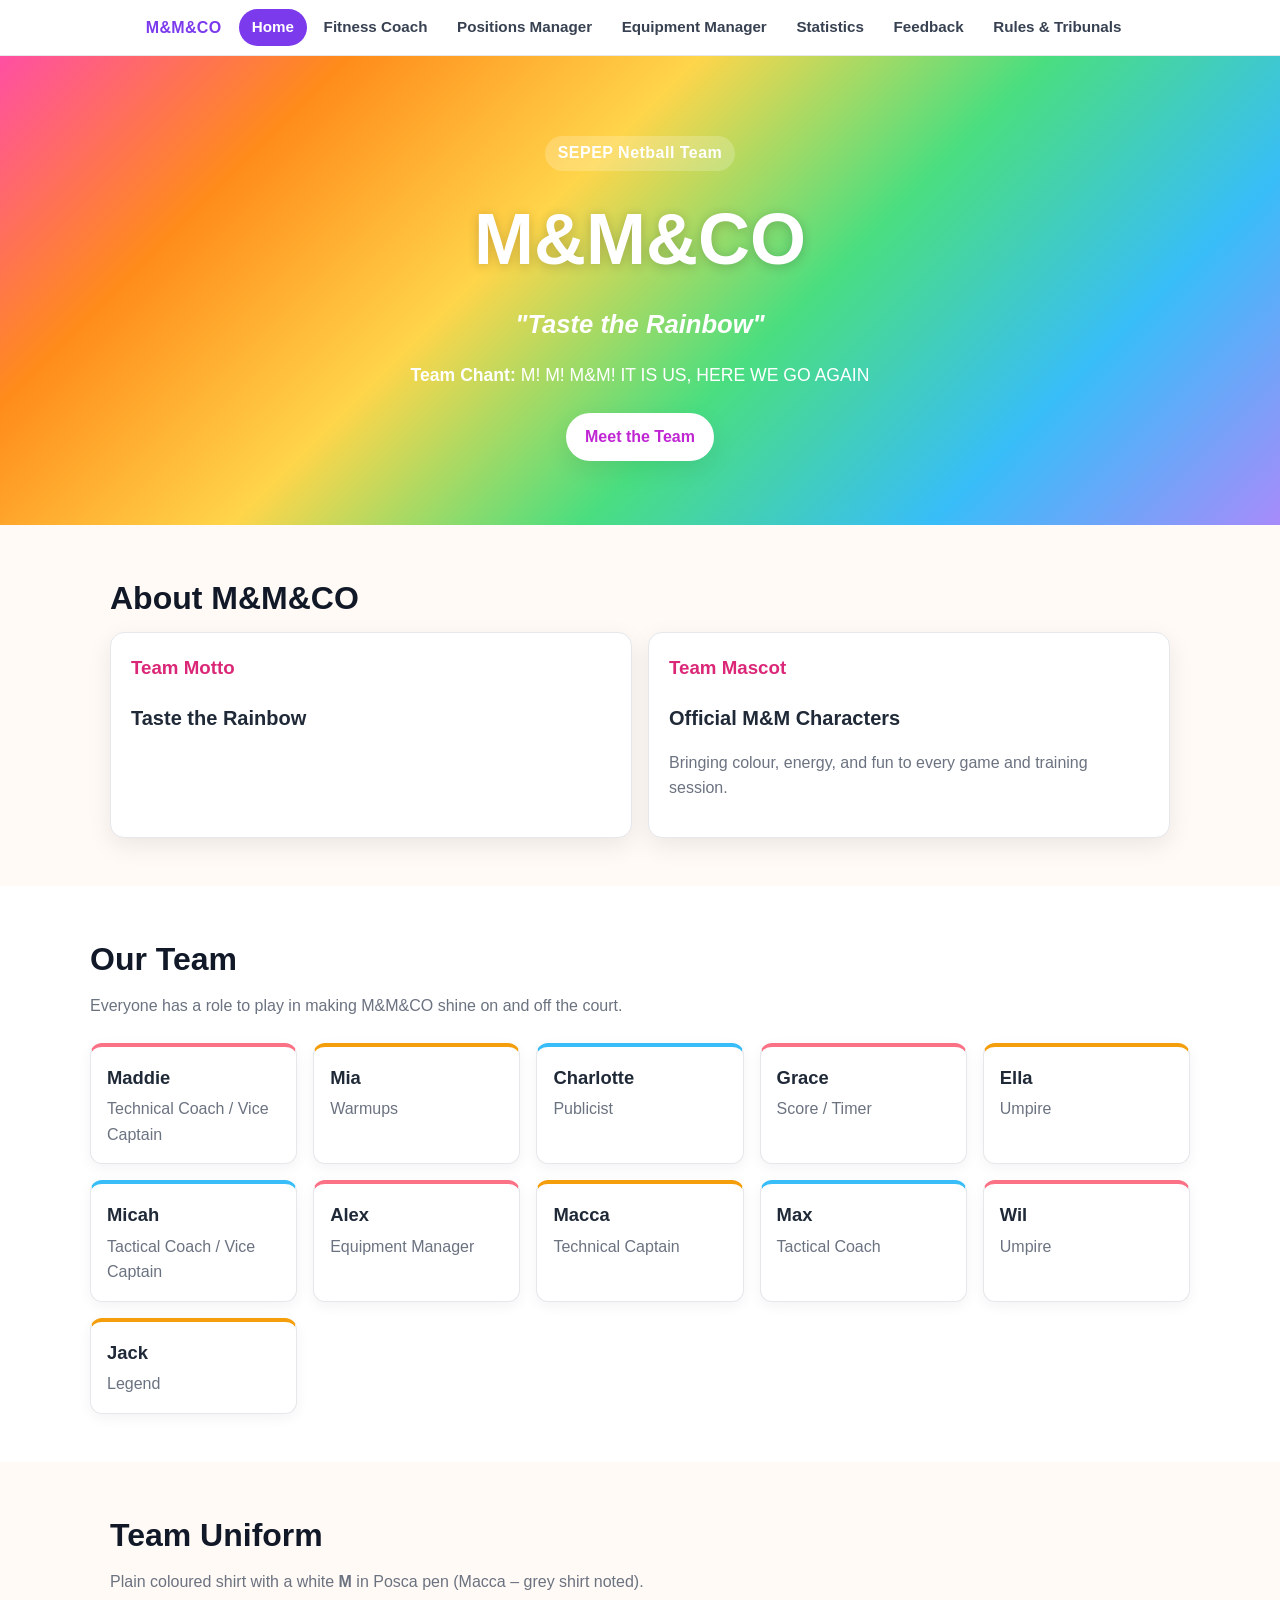
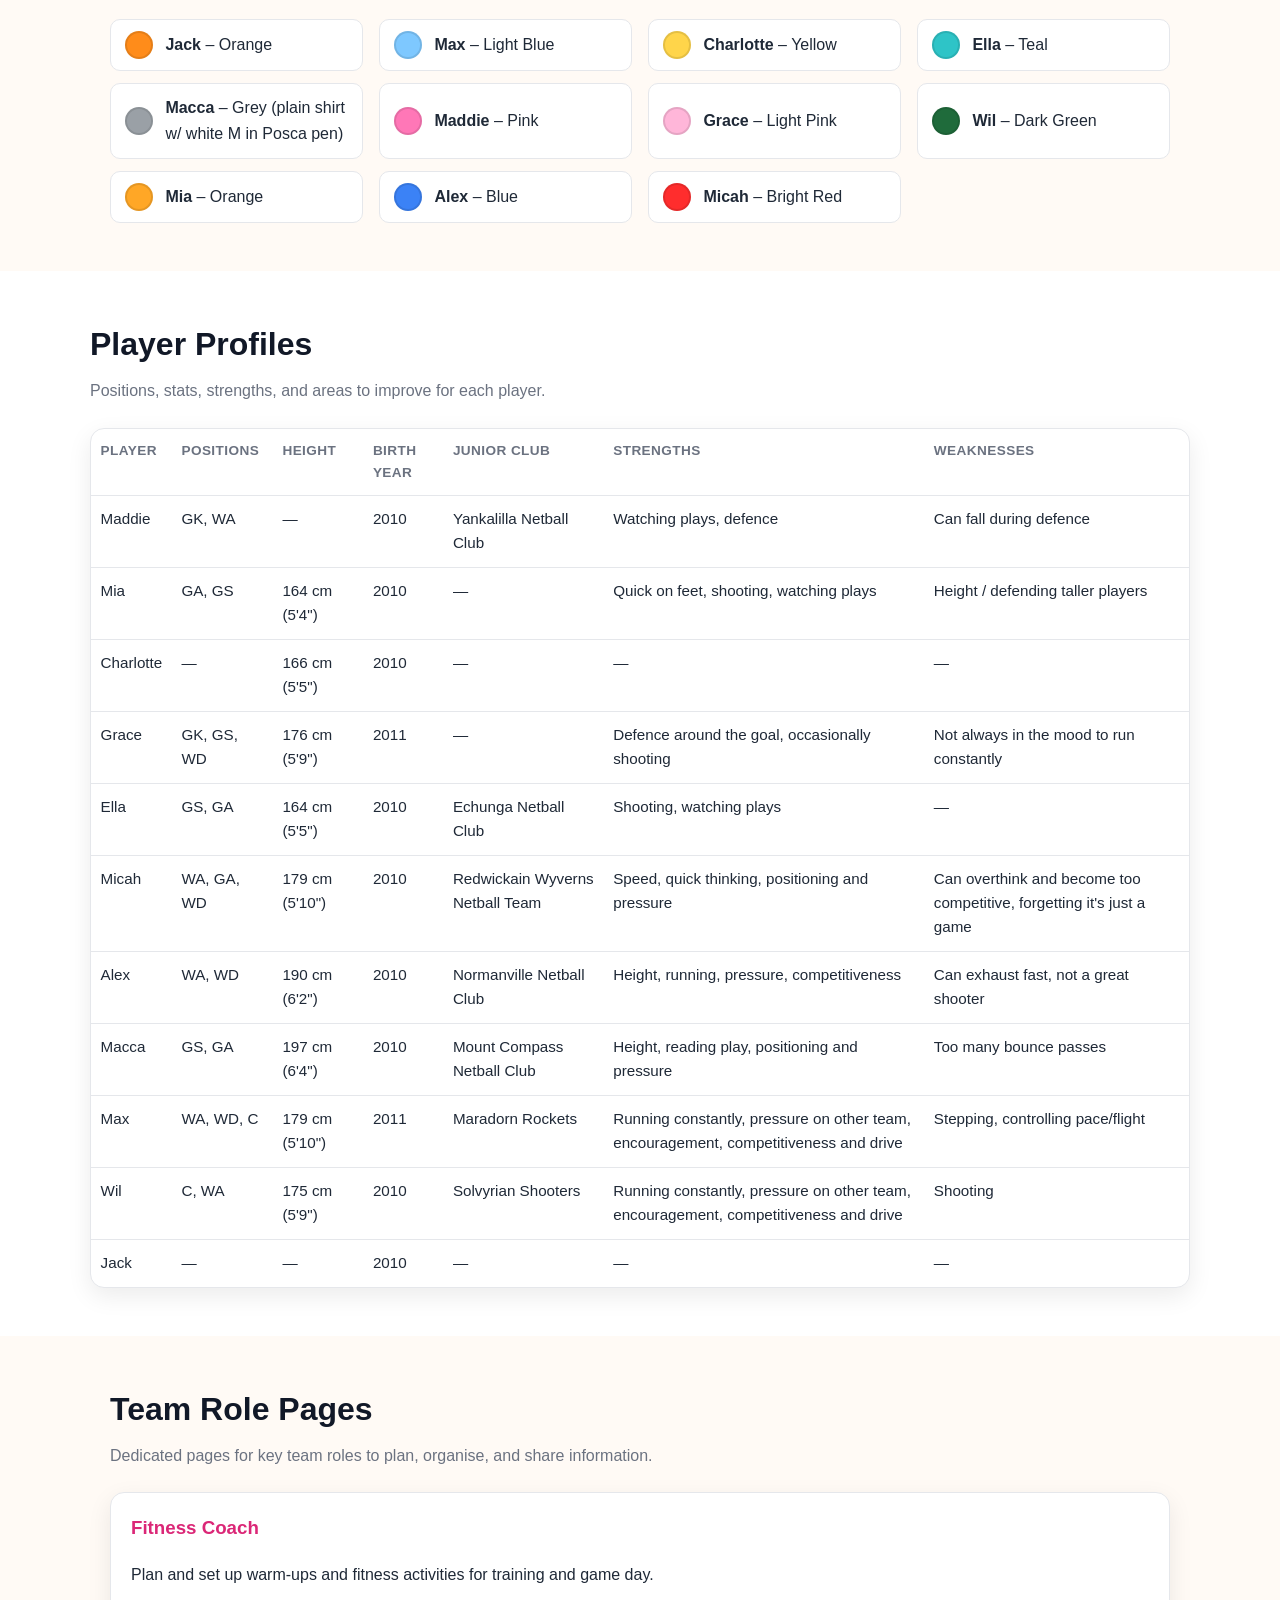
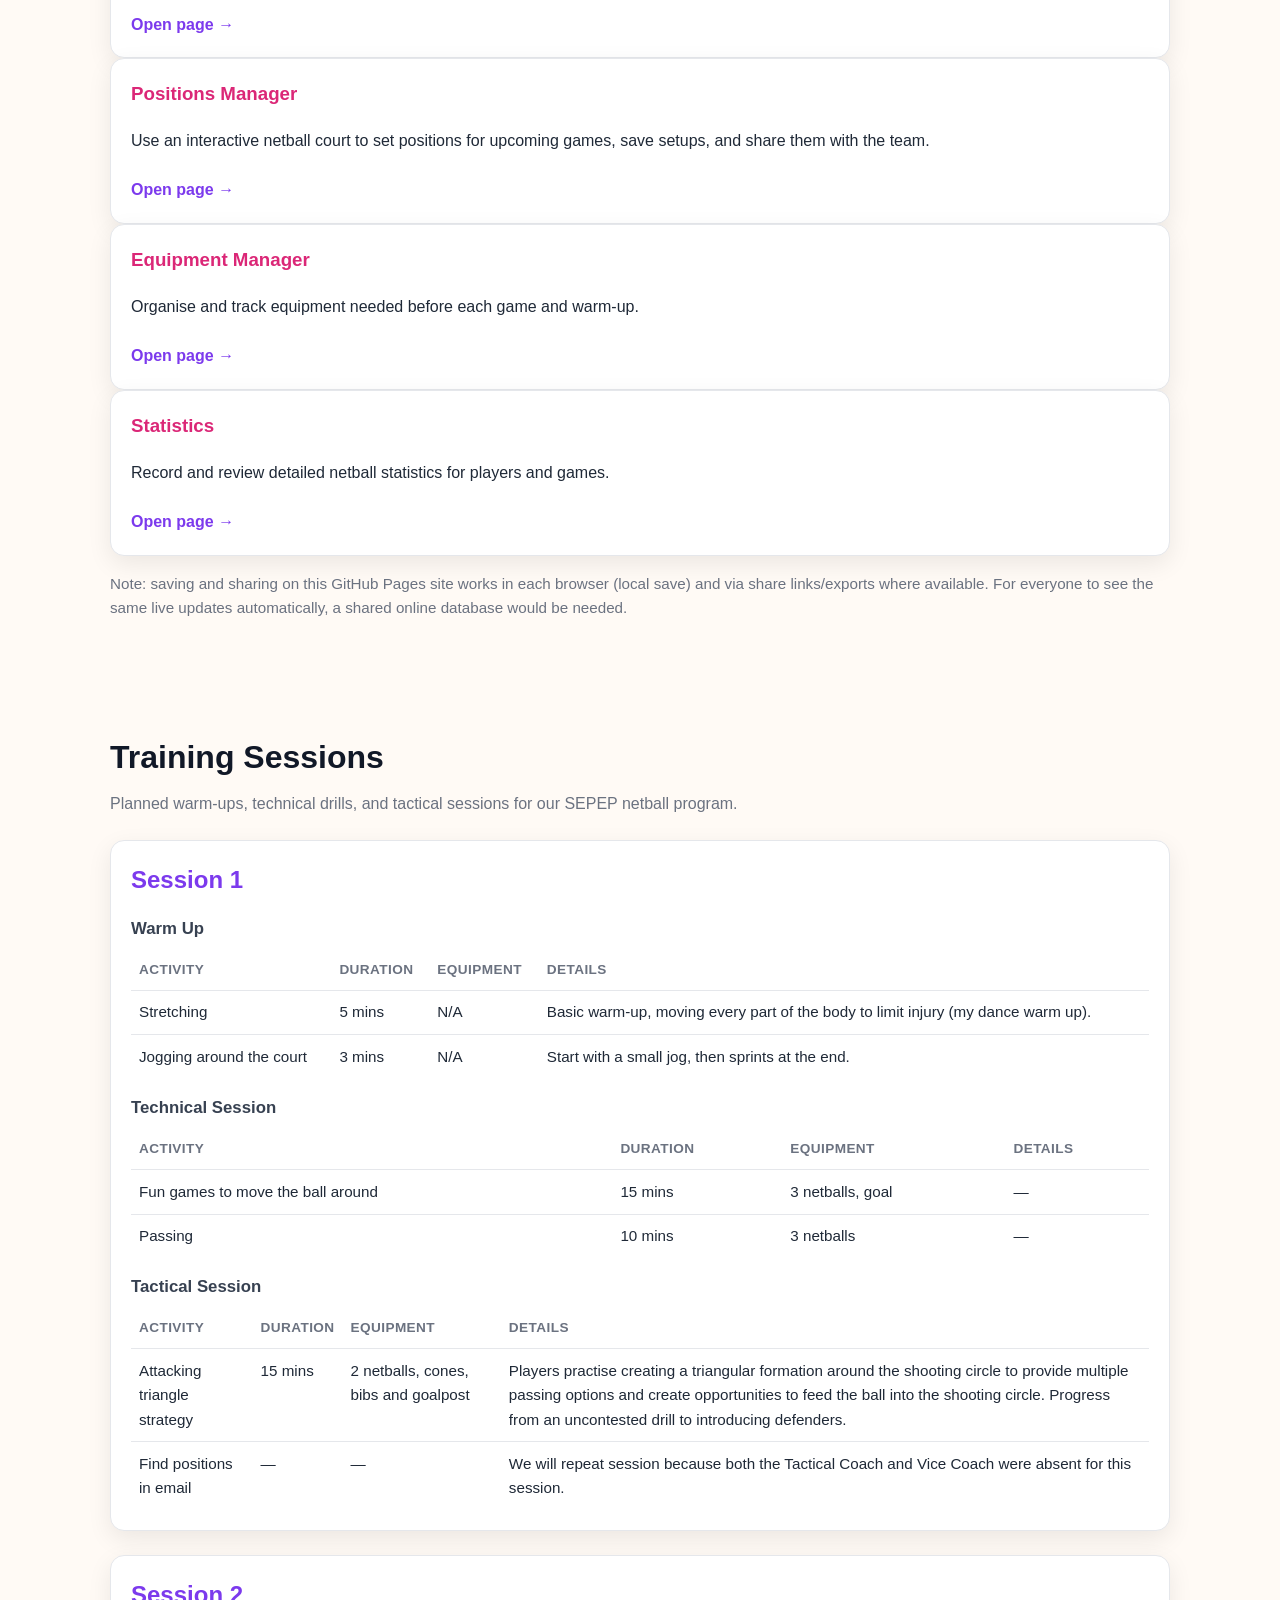
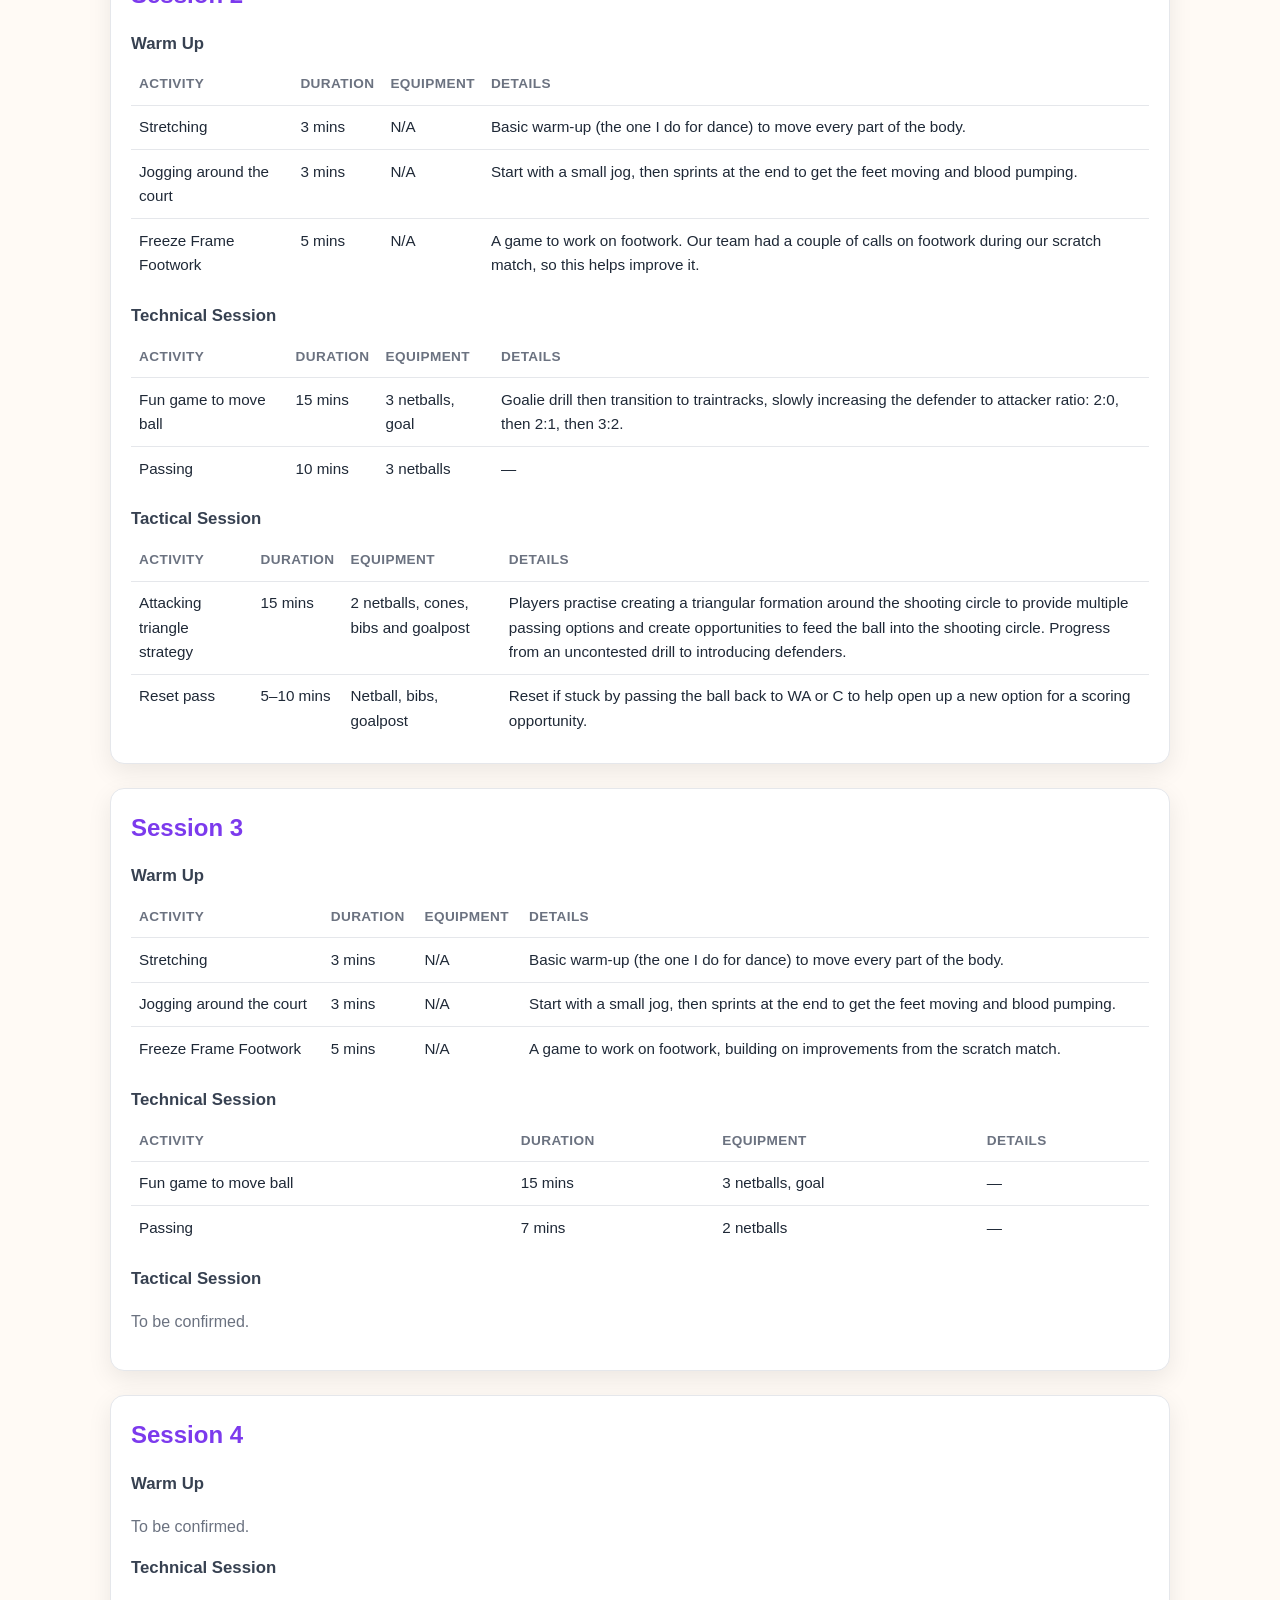
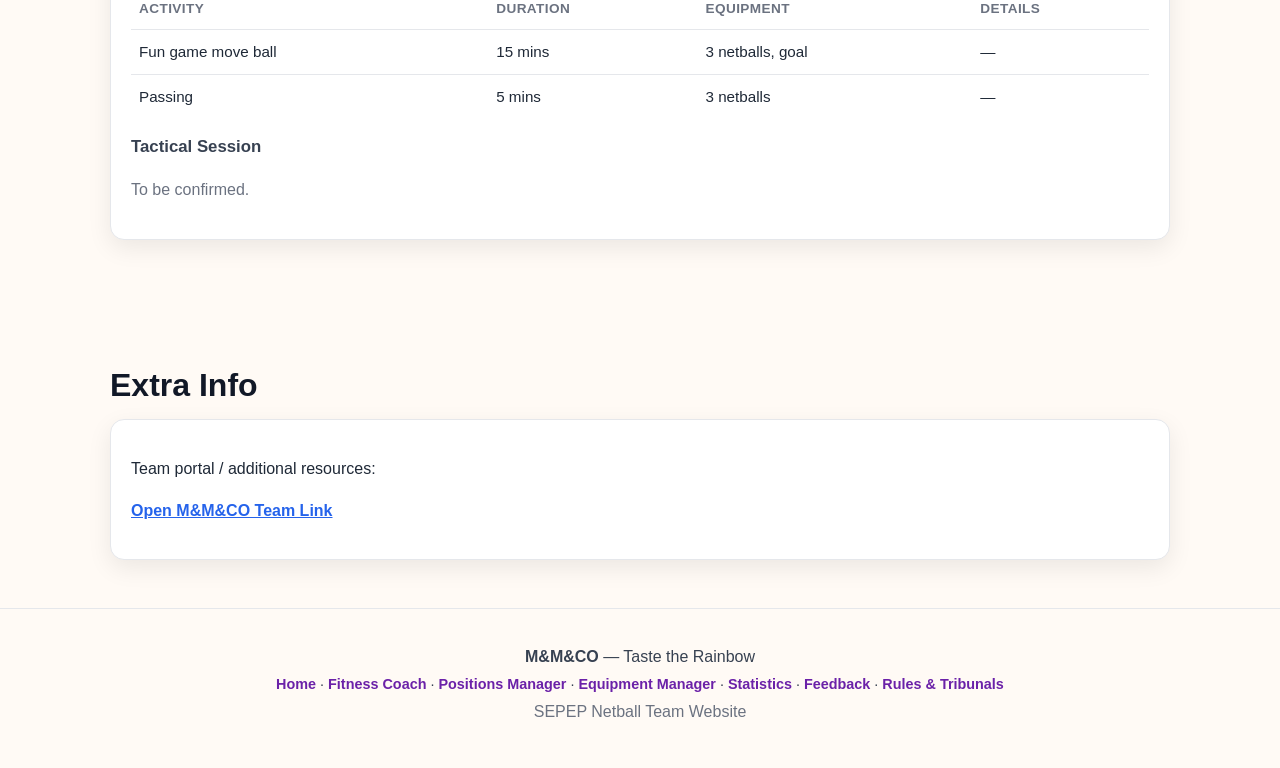
==== commit abde3105: "Add Rules and Tribunals tab with review sheet and card offences" ====
--- a/mm-co/index.html
+++ b/mm-co/index.html
@@ -16,6 +16,7 @@
       <a class="tab" data-tab="equipment" href="#equipment">Equipment Manager</a>
       <a class="tab" data-tab="statistics" href="#statistics">Statistics</a>
       <a class="tab" data-tab="feedback" href="#feedback">Feedback</a>
+      <a class="tab" data-tab="rules" href="#rules">Rules &amp; Tribunals</a>
     </nav>
   </header>
 
@@ -690,6 +691,170 @@
       </section>
     </div>
   </section>
+
+  <section class="tab-panel" id="panel-rules" role="tabpanel" hidden>
+    <header class="subhero tab-hero">
+      <p class="tag">M&amp;M&amp;CO &bull; Taste the Rainbow</p>
+      <h1>Rules &amp; Tribunals</h1>
+      <p>Our modified netball rules, the changes we agreed to keep, and the card &amp; sin bin system that goes with them.</p>
+    </header>
+    <div class="section">
+      <section class="panel">
+        <h2>Team Review Sheet</h2>
+        <p class="section-intro">Details from the rules review. These stay saved in this browser.</p>
+        <form id="rules-info-form">
+          <div class="grid-2">
+            <div class="form-row">
+              <label for="rules-team">Team</label>
+              <input type="text" id="rules-team" placeholder="Team name">
+            </div>
+            <div class="form-row">
+              <label for="rules-present">People Present</label>
+              <input type="text" id="rules-present" placeholder="Who was present?">
+            </div>
+          </div>
+          <div class="actions">
+            <button type="submit" class="btn-primary">Save details</button>
+          </div>
+          <p class="status" id="rules-info-status"></p>
+        </form>
+      </section>
+
+      <section class="panel">
+        <h2>Basic Rules</h2>
+        <p class="section-intro"><span class="vote-y">Y</span> means we agreed to keep the rule. Suggested changes are shown in the last column.</p>
+        <div class="scroll-x">
+          <table class="rules-table">
+            <thead><tr><th>Rule</th><th>Y/N</th><th>Modification / Suggestion</th></tr></thead>
+            <tbody>
+              <tr><td>Stepping rule (traditional) &mdash; turnover awarded.</td><td><span class="vote-y">Y</span></td><td>&mdash;</td></tr>
+              <tr><td>3ft defending (traditional) &mdash; obstruction &mdash; turnover and SIN BIN</td><td><span class="vote-y">Y</span></td><td>&mdash;</td></tr>
+              <tr><td>Non-contact (traditional) &mdash; contact &mdash; turnover and SIN BIN</td><td><span class="vote-y">Y</span></td><td>&mdash;</td></tr>
+              <tr><td>Ball must be passed in every third.</td><td><span class="vote-y">Y</span></td><td>&mdash;</td></tr>
+              <tr><td>5 sec to pass the ball.</td><td><span class="vote-y">Y</span></td><td>&mdash;</td></tr>
+              <tr><td>No replay &mdash; dropped ball can be picked up, but if dribbling &mdash; turnover.</td><td><span class="vote-y">Y</span></td><td>No dribbling if dribbled replay &mdash; turnover</td></tr>
+              <tr><td>Offside (centre ball / in circle) &mdash; turnover</td><td><span class="vote-y">Y</span></td><td>&mdash;</td></tr>
+            </tbody>
+          </table>
+        </div>
+      </section>
+
+      <section class="panel">
+        <h2>Time</h2>
+        <div class="scroll-x">
+          <table class="rules-table">
+            <thead><tr><th>Rule</th><th>Y/N</th><th>Modification / Suggestion</th></tr></thead>
+            <tbody>
+              <tr><td>2 x 12 mins halves + 3 min half time.</td><td><span class="vote-y">Y</span></td><td>&mdash;</td></tr>
+              <tr><td>Subs / team sheets to umpires &mdash; must have be on 2 per lesson. No subs during half.</td><td>&mdash;</td><td>&mdash;</td></tr>
+            </tbody>
+          </table>
+        </div>
+      </section>
+
+      <section class="panel">
+        <h2>Scoring</h2>
+        <div class="scroll-x">
+          <table class="rules-table">
+            <thead><tr><th>Rule</th><th>Y/N</th><th>Modification / Suggestion</th></tr></thead>
+            <tbody>
+              <tr><td>GA / GS only ones to shoot (traditional).</td><td><span class="vote-y">Y</span></td><td>&mdash;</td></tr>
+              <tr><td>5 points &mdash; outside circle (ball in net / ring)</td><td><span class="vote-y">Y</span></td><td>&mdash;</td></tr>
+              <tr><td>2 points &mdash; inside circle</td><td><span class="vote-y">Y</span></td><td>&mdash;</td></tr>
+              <tr><td>1 point &mdash; hits ring (ball doesn't go in).</td><td>&mdash;</td><td>&mdash;</td></tr>
+            </tbody>
+          </table>
+        </div>
+      </section>
+
+      <section class="panel">
+        <h2>Court &amp; Players</h2>
+        <div class="scroll-x">
+          <table class="rules-table">
+            <thead><tr><th>Rule</th><th>Y/N</th><th>Modification / Suggestion</th></tr></thead>
+            <tbody>
+              <tr><td>Court: same as traditional netball.</td><td><span class="vote-y">Y</span></td><td>&mdash;</td></tr>
+              <tr><td>Players: 7 v 7</td><td><span class="vote-y">Y</span></td><td>&mdash;</td></tr>
+              <tr><td>Keep traditional positions &mdash; C, WA, WD, GA, GS, GD, GK</td><td><span class="vote-y">Y</span></td><td>&mdash;</td></tr>
+            </tbody>
+          </table>
+        </div>
+      </section>
+
+      <section class="panel">
+        <h2>Shooting, Defence &amp; Restarts</h2>
+        <div class="scroll-x">
+          <table class="rules-table">
+            <thead><tr><th>Rule</th><th>Y/N</th><th>Modification / Suggestion</th></tr></thead>
+            <tbody>
+              <tr><td>Allowed to jump to shoot &mdash; cannot touch the ring or hold the ring.</td><td><span class="vote-y">Y</span></td><td>&mdash;</td></tr>
+              <tr><td>Jump defence allowed &mdash; but must go straight up, not forward. If forward, obstruction applies.</td><td><span class="vote-y">Y</span></td><td>&mdash;</td></tr>
+              <tr><td>Start: centre pass</td><td><span class="vote-y">Y</span></td><td>&mdash;</td></tr>
+              <tr><td>Goal scored: returns to centre ball &mdash; opposition team.</td><td><span class="vote-y">Y</span></td><td>Keep centre ball (traditional)</td></tr>
+              <tr><td>Out: turnover &mdash; last person to touch the ball.</td><td><span class="vote-y">Y</span></td><td>&mdash;</td></tr>
+              <tr><td>SIN BIN: 15 sec or 5 push ups (chest hit ground) in the SIN BIN &mdash; for offences obstruction and contact, offside any area.</td><td><span class="vote-y">Y</span></td><td>&mdash;</td></tr>
+            </tbody>
+          </table>
+        </div>
+      </section>
+
+      <section class="panel">
+        <h2>Card Meanings</h2>
+        <div class="scroll-x">
+          <table class="rules-table">
+            <thead><tr><th>Card</th><th>First Card</th><th>Second Card</th></tr></thead>
+            <tbody>
+              <tr><td><strong>Yellow Card</strong></td><td>Verbal Warning</td><td>5-Minute Time-Out</td></tr>
+              <tr><td><strong>Red Card</strong></td><td>Sin Bin &ndash; out for the rest of the half</td><td>Out for the rest of the game / lesson</td></tr>
+            </tbody>
+          </table>
+        </div>
+        <p class="muted small">Card resets every lesson. Cards carry over between the two games within a lesson.</p>
+      </section>
+
+      <section class="panel">
+        <h2>Red Card Offences</h2>
+        <div class="scroll-x">
+          <table class="rules-table">
+            <thead><tr><th>Offence</th><th>Charge</th></tr></thead>
+            <tbody>
+              <tr><td>Umpire Abuse</td><td><span class="vote-red">Red Card</span></td></tr>
+              <tr><td>Throwing Ball at Umpire</td><td><span class="vote-red">Red Card if intentional</span></td></tr>
+              <tr><td>Rough Contact (Umpires)</td><td><span class="vote-red">Red Card if intentional</span></td></tr>
+              <tr><td>Removal of Clothing</td><td><span class="vote-red">Second Red Card</span></td></tr>
+            </tbody>
+          </table>
+        </div>
+      </section>
+
+      <section class="panel">
+        <h2>Yellow Card Offences</h2>
+        <div class="scroll-x">
+          <table class="rules-table">
+            <thead><tr><th>Offence</th><th>Charge</th></tr></thead>
+            <tbody>
+              <tr><td>Throwing Ball at Umpire</td><td>Yellow Card (umpire's discretion)</td></tr>
+              <tr><td>Throwing Ball Away When Turnover Occurs</td><td>Yellow Card</td></tr>
+              <tr><td>Inappropriate Language</td><td>Yellow Card</td></tr>
+              <tr><td>Accidentally Hitting Teacher</td><td>Yellow Card (umpire's discretion)</td></tr>
+              <tr><td>Arguing with Umpire</td><td>Yellow Card (umpire's discretion)</td></tr>
+              <tr><td>Rough Contact (Players)</td><td>Yellow Card (umpire's discretion)</td></tr>
+              <tr><td>Rough Contact (Umpires)</td><td>Yellow Card</td></tr>
+              <tr><td>Pushing</td><td>Yellow Card</td></tr>
+              <tr><td>Tripping</td><td>Yellow Card (umpire's discretion)</td></tr>
+              <tr><td>Travelling with Netball</td><td>Yellow Card</td></tr>
+              <tr><td>Out of Bounds on Purpose</td><td>Yellow Card</td></tr>
+              <tr><td>Stepping on Someone's Foot</td><td>Yellow Card</td></tr>
+              <tr><td>Screaming at Someone</td><td>Yellow Card (umpire's discretion)</td></tr>
+              <tr><td>Cheating</td><td>Yellow Card</td></tr>
+              <tr><td>Hair Pulling</td><td>Yellow Card (umpire's discretion)</td></tr>
+              <tr><td>Scratching Someone</td><td>Yellow Card (umpire's discretion)</td></tr>
+            </tbody>
+          </table>
+        </div>
+      </section>
+    </div>
+  </section>
   </main>
 
   <footer>
@@ -700,7 +865,8 @@
       <a href="#positions">Positions Manager</a> &middot;
       <a href="#equipment">Equipment Manager</a> &middot;
       <a href="#statistics">Statistics</a> &middot;
-      <a href="#feedback">Feedback</a>
+      <a href="#feedback">Feedback</a> &middot;
+      <a href="#rules">Rules &amp; Tribunals</a>
     </p>
     <p class="muted">SEPEP Netball Team Website</p>
   </footer>
@@ -1459,13 +1625,34 @@
 </script>
 <script>
 (function () {
+  const KEY = 'mmco-rules-info';
+  const form = document.getElementById('rules-info-form');
+  const team = document.getElementById('rules-team');
+  const present = document.getElementById('rules-present');
+  const status = document.getElementById('rules-info-status');
+  try {
+    const saved = JSON.parse(localStorage.getItem(KEY)) || {};
+    team.value = saved.team || '';
+    present.value = saved.present || '';
+  } catch (e) {}
+  form.addEventListener('submit', function (e) {
+    e.preventDefault();
+    localStorage.setItem(KEY, JSON.stringify({ team: team.value.trim(), present: present.value.trim() }));
+    status.textContent = 'Details saved.';
+    status.className = 'status success';
+  });
+})();
+</script>
+<script>
+(function () {
   const panels = {
     home: document.getElementById('panel-home'),
     fitness: document.getElementById('panel-fitness'),
     positions: document.getElementById('panel-positions'),
     equipment: document.getElementById('panel-equipment'),
     statistics: document.getElementById('panel-statistics'),
-    feedback: document.getElementById('panel-feedback')
+    feedback: document.getElementById('panel-feedback'),
+    rules: document.getElementById('panel-rules')
   };
   const labels = {
     home: 'M&M&CO | Taste the Rainbow',
@@ -1473,7 +1660,8 @@
     positions: 'Positions Manager | M&M&CO',
     equipment: 'Equipment Manager | M&M&CO',
     statistics: 'Statistics | M&M&CO',
-    feedback: 'Feedback | M&M&CO'
+    feedback: 'Feedback | M&M&CO',
+    rules: 'Rules & Tribunals | M&M&CO'
   };
   const tabs = Array.from(document.querySelectorAll('.tab[data-tab]'));
 
@@ -1486,6 +1674,7 @@
     if (h === 'equipment' || h === 'equipment-manager') return 'equipment';
     if (h === 'statistics' || h === 'stats') return 'statistics';
     if (h === 'feedback' || h === 'session-feedback') return 'feedback';
+    if (h === 'rules' || h === 'rules-tribunals' || h === 'tribunals') return 'rules';
     if (h === 'home') return 'home';
     return null;
   }
--- a/mm-co/styles.css
+++ b/mm-co/styles.css
@@ -164,6 +164,18 @@
 .feedback-card h3 { margin: 0 0 .5rem; color: #7c3aed; font-size: 1.1rem; }
 .feedback-card p { margin: .45rem 0; line-height: 1.55; }
 .feedback-card p:last-child { margin-bottom: 0; }
+.rules-table { width: 100%; border-collapse: collapse; }
+.rules-table th, .rules-table td {
+  border: 1px solid var(--border);
+  padding: .6rem .7rem;
+  text-align: left;
+  vertical-align: top;
+  line-height: 1.45;
+}
+.rules-table th { background: #f5f3ff; color: #5b21b6; font-size: .9rem; }
+.rules-table tbody tr:nth-child(even) { background: #fafaff; }
+.vote-y { color: #15803d; font-weight: 800; }
+.vote-red { color: #b91c1c; font-weight: 800; }
 
 .section {
   max-width: 1100px;
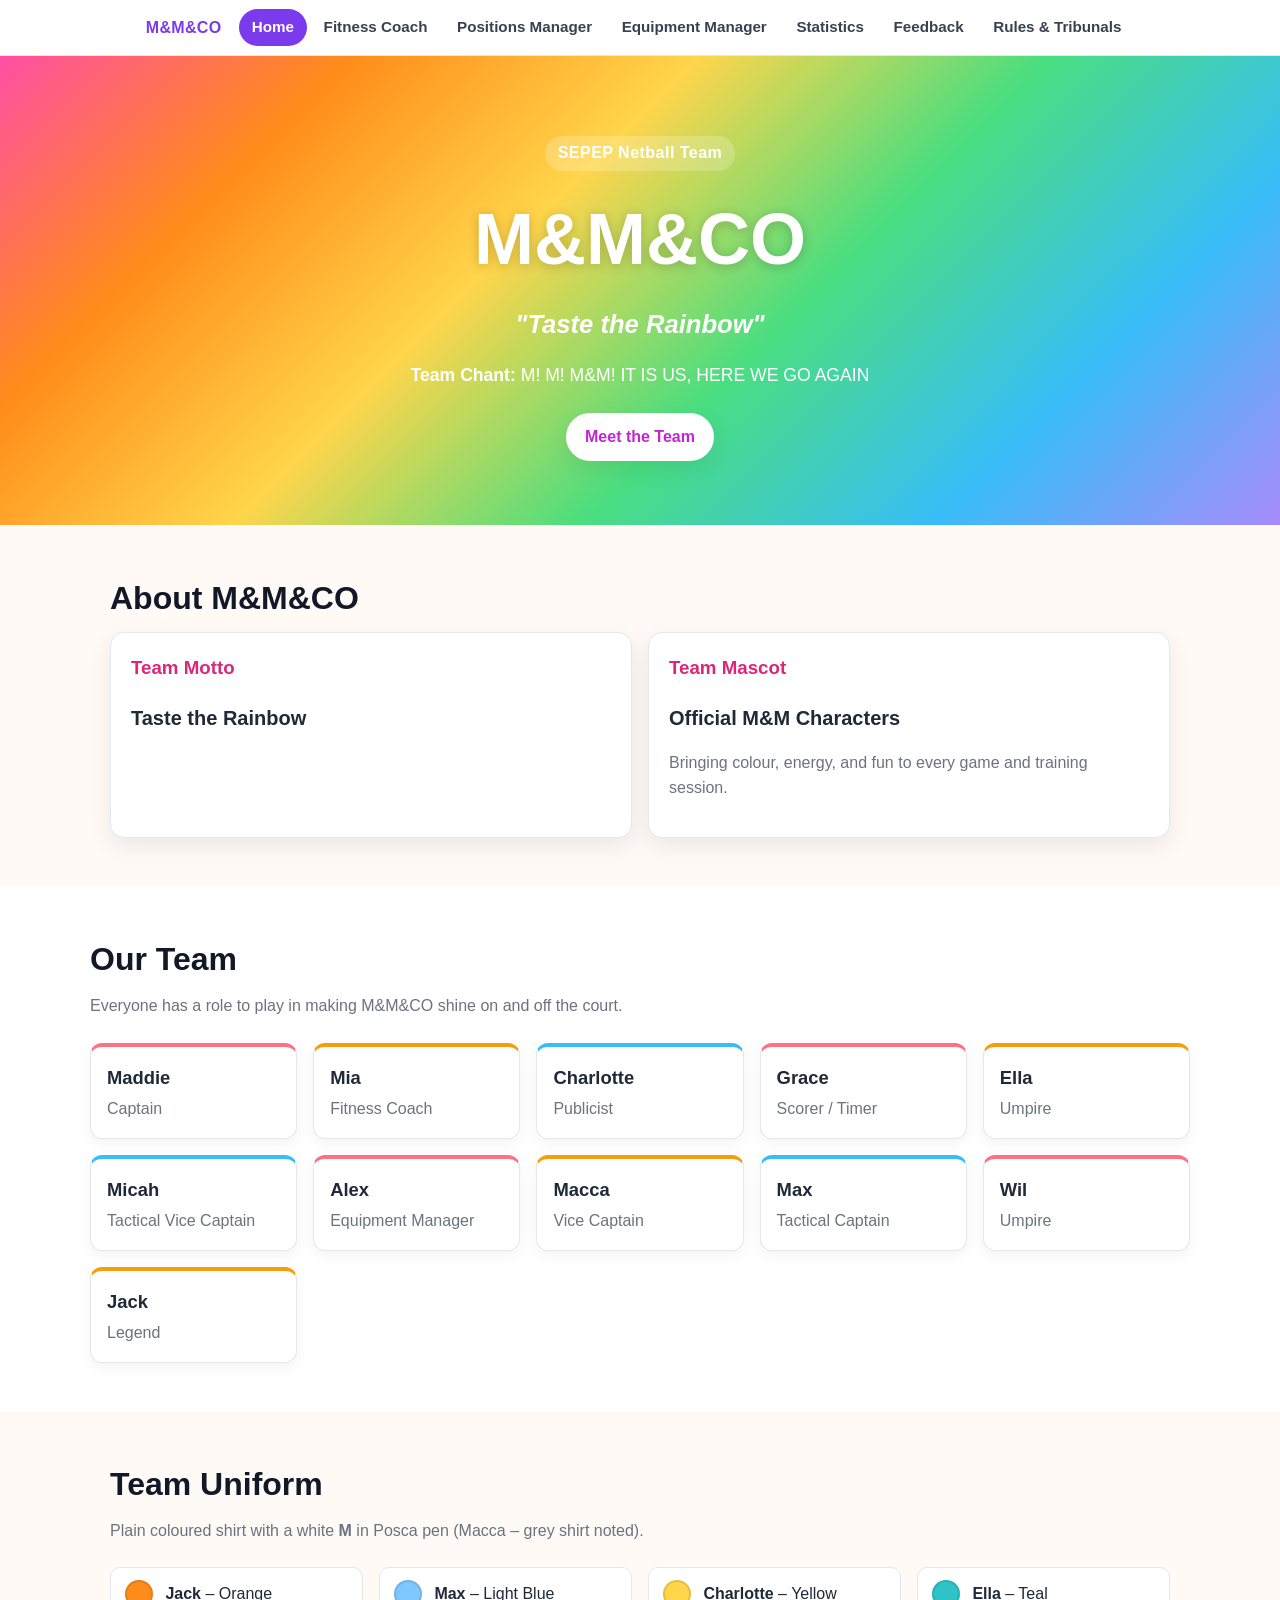
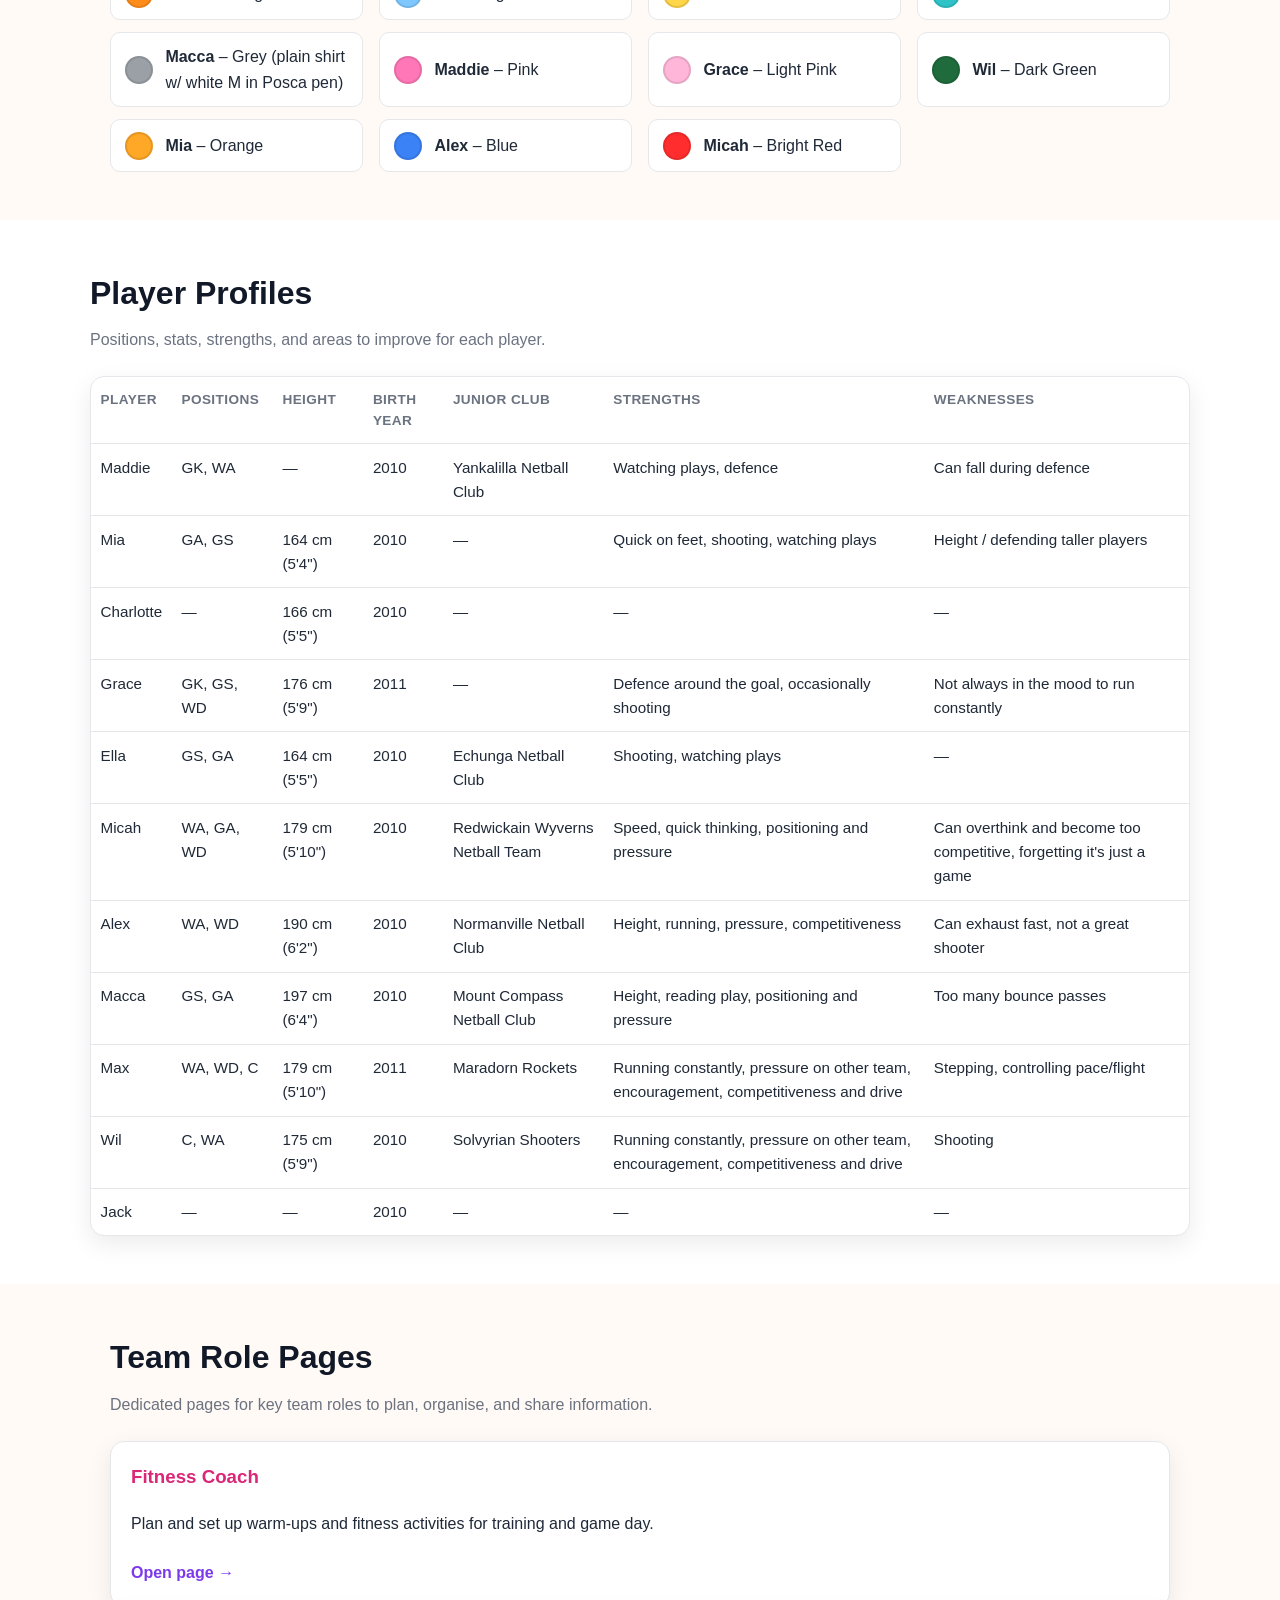
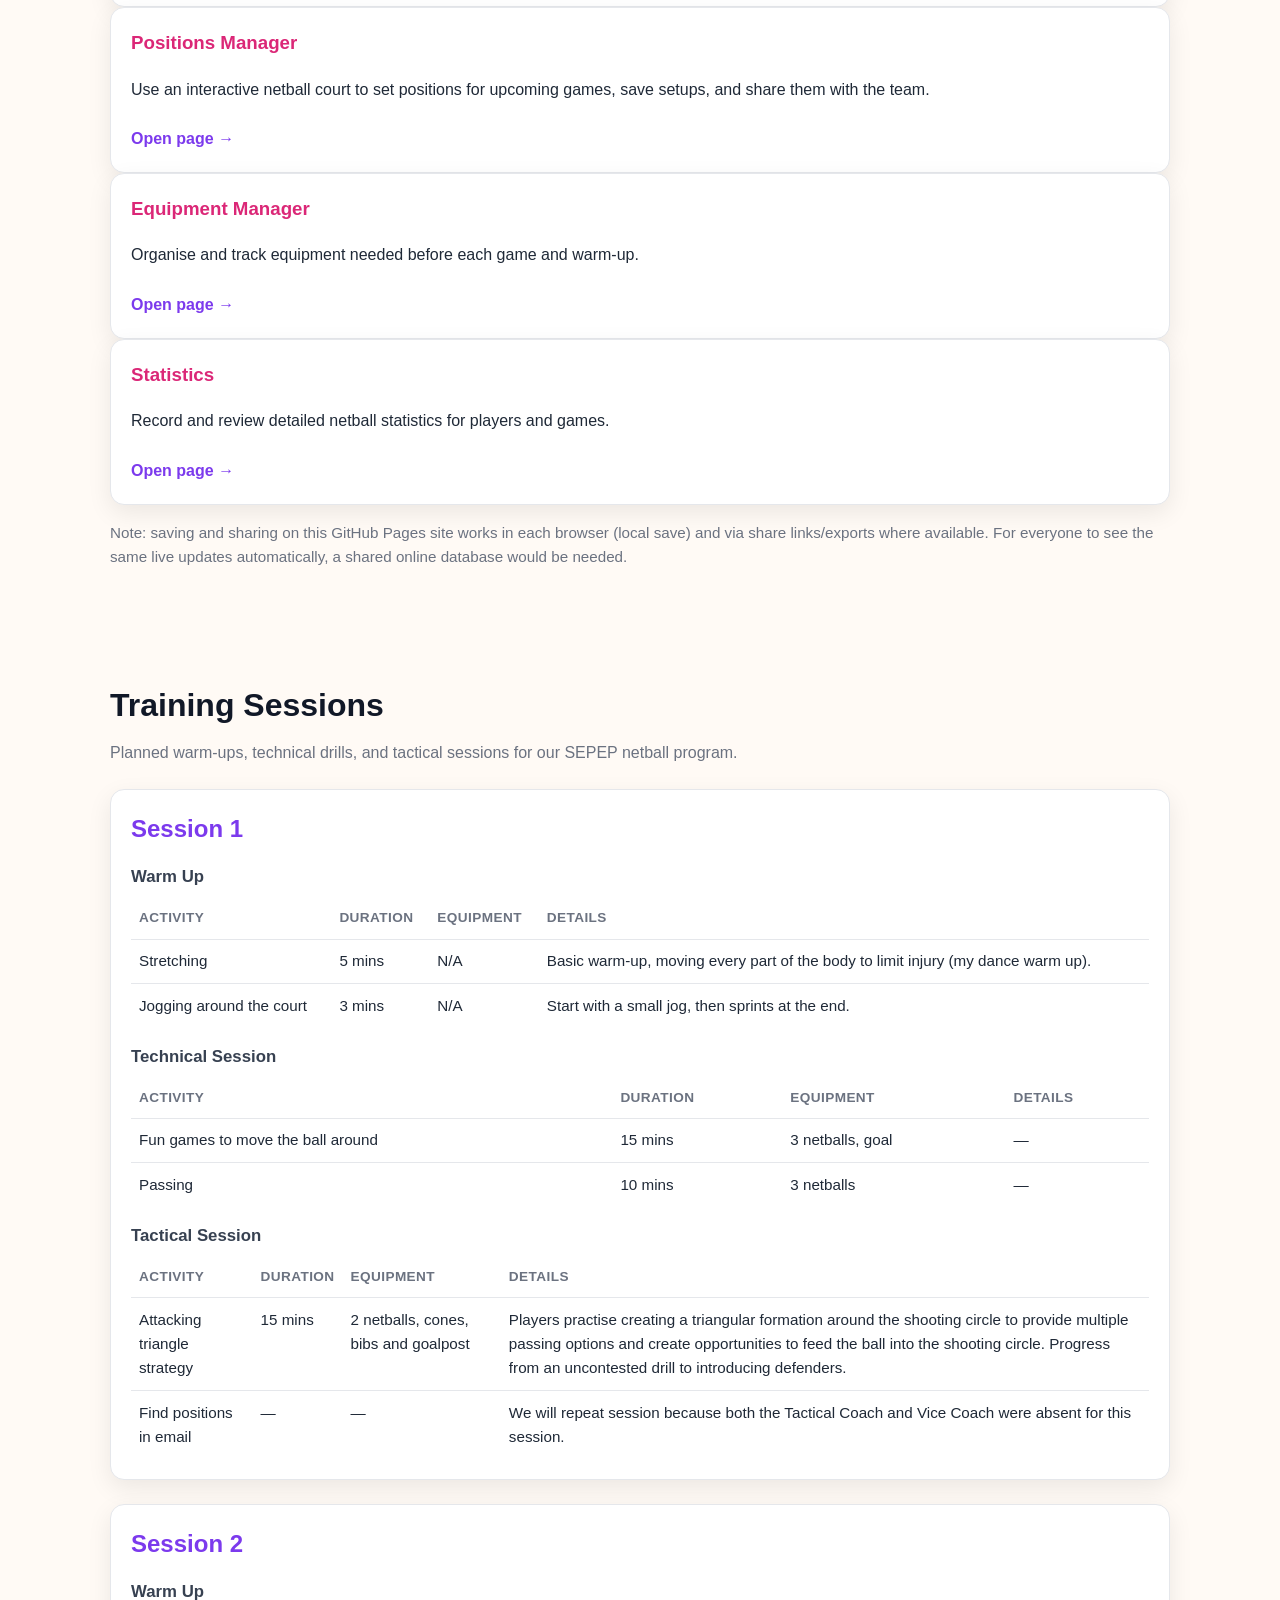
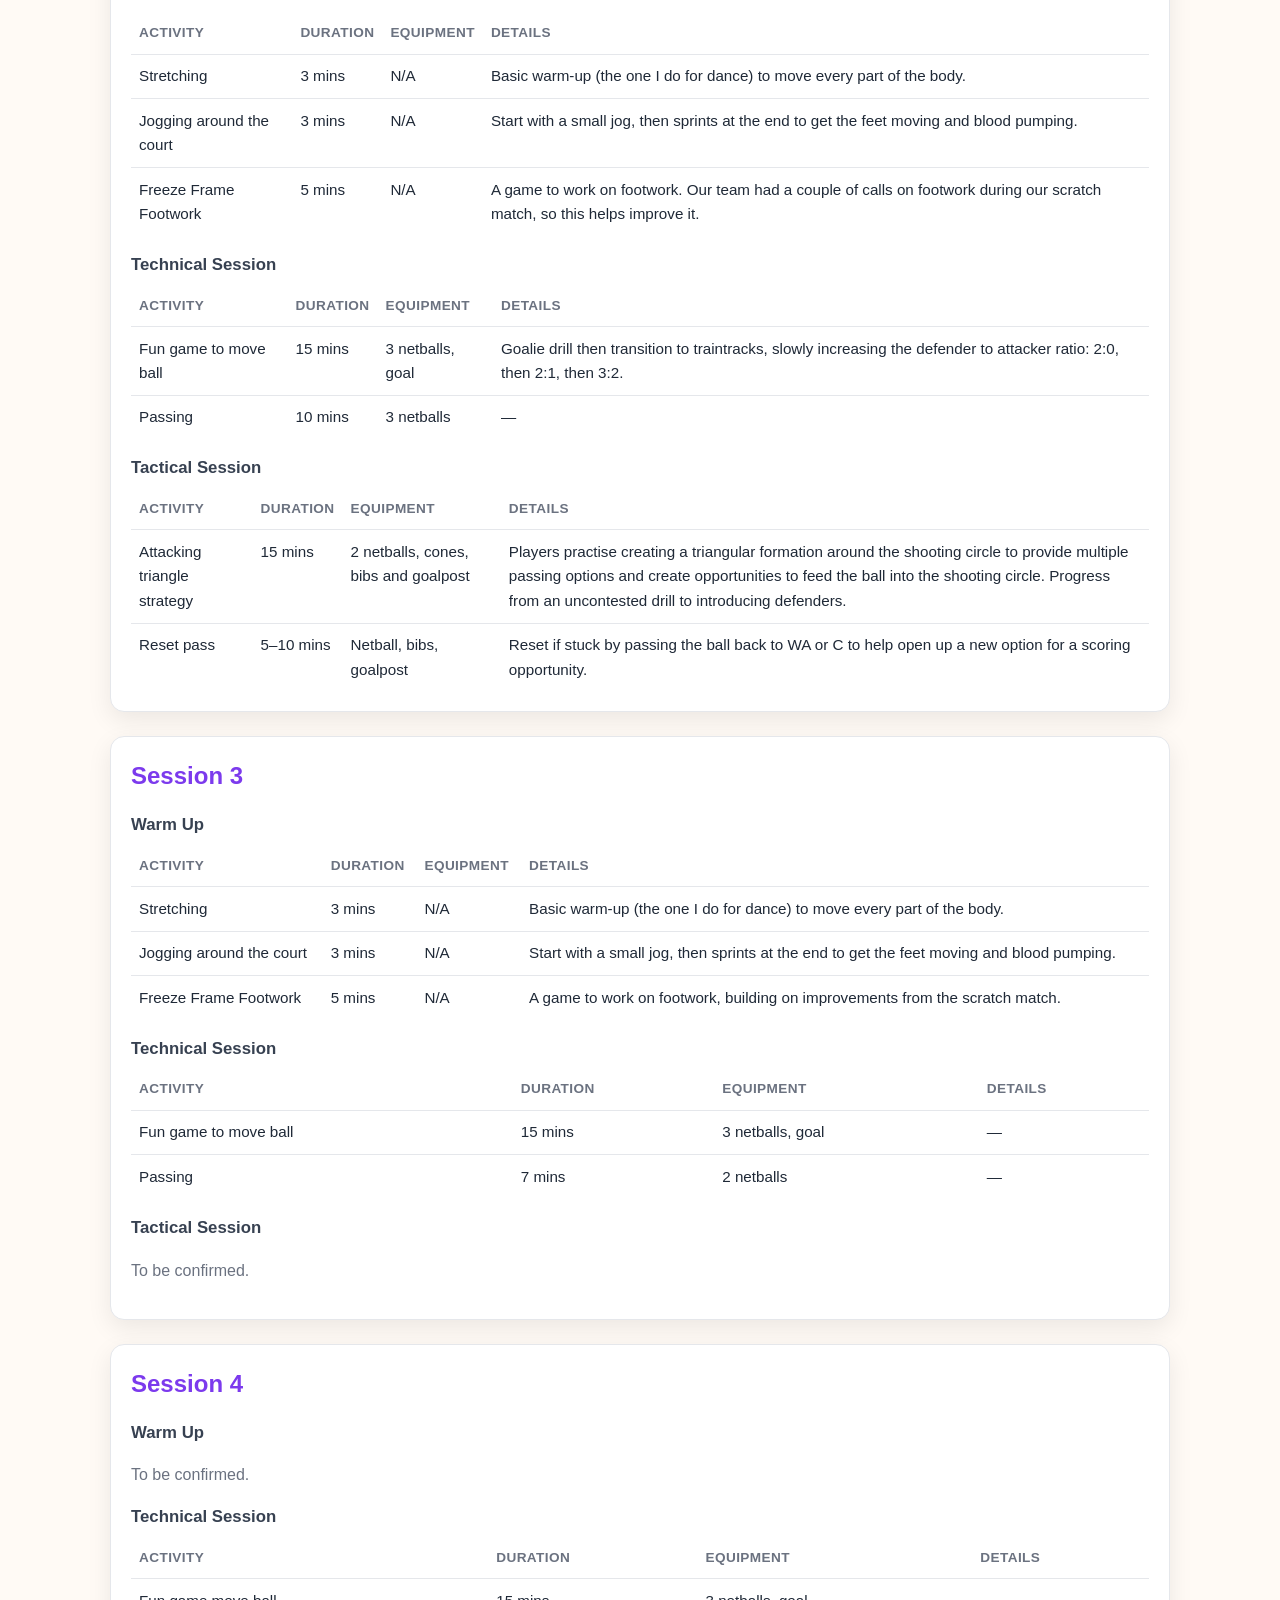
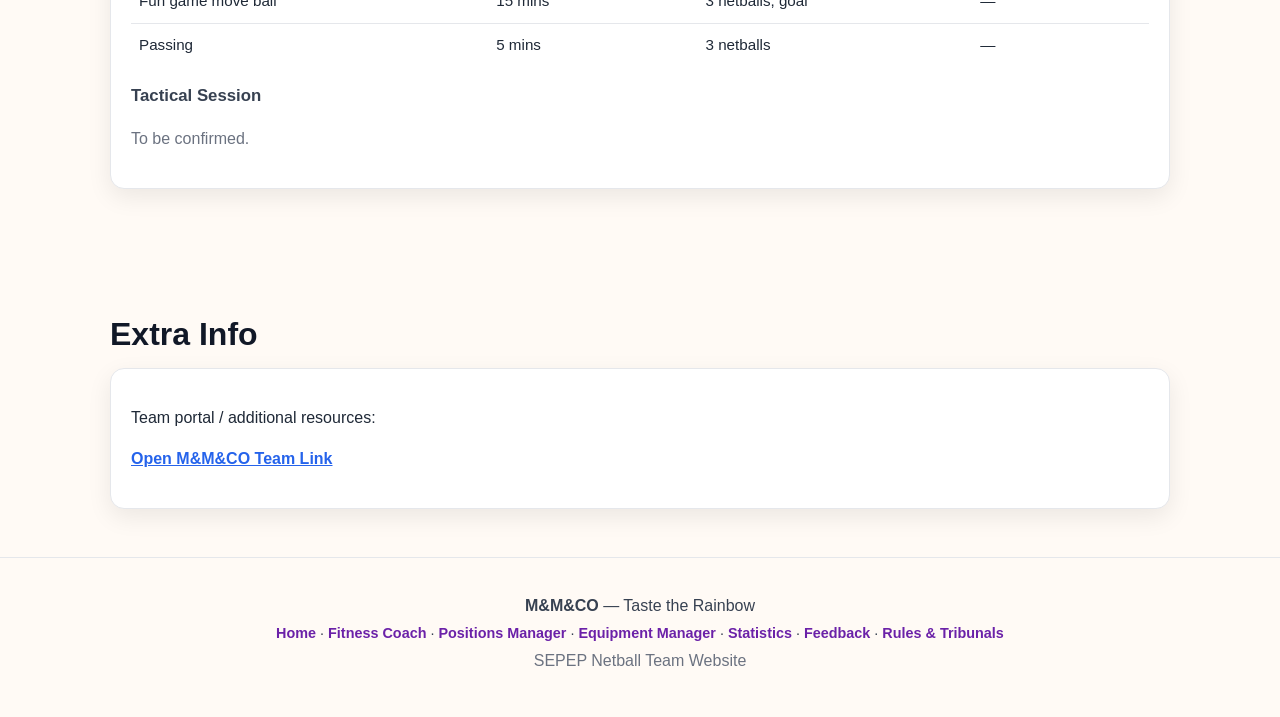
==== commit a55839f4: "Update player roles in the team profiles" ====
--- a/mm-co/index.html
+++ b/mm-co/index.html
@@ -50,15 +50,15 @@
       <h2>Our Team</h2>
       <p class="section-intro">Everyone has a role to play in making M&amp;M&amp;CO shine on and off the court.</p>
       <div class="team-grid">
-        <article class="member"><h3>Maddie</h3><p>Technical Coach / Vice Captain</p></article>
-        <article class="member"><h3>Mia</h3><p>Warmups</p></article>
+        <article class="member"><h3>Maddie</h3><p>Captain</p></article>
+        <article class="member"><h3>Mia</h3><p>Fitness Coach</p></article>
         <article class="member"><h3>Charlotte</h3><p>Publicist</p></article>
-        <article class="member"><h3>Grace</h3><p>Score / Timer</p></article>
+        <article class="member"><h3>Grace</h3><p>Scorer / Timer</p></article>
         <article class="member"><h3>Ella</h3><p>Umpire</p></article>
-        <article class="member"><h3>Micah</h3><p>Tactical Coach / Vice Captain</p></article>
+        <article class="member"><h3>Micah</h3><p>Tactical Vice Captain</p></article>
         <article class="member"><h3>Alex</h3><p>Equipment Manager</p></article>
-        <article class="member"><h3>Macca</h3><p>Technical Captain</p></article>
-        <article class="member"><h3>Max</h3><p>Tactical Coach</p></article>
+        <article class="member"><h3>Macca</h3><p>Vice Captain</p></article>
+        <article class="member"><h3>Max</h3><p>Tactical Captain</p></article>
         <article class="member"><h3>Wil</h3><p>Umpire</p></article>
         <article class="member"><h3>Jack</h3><p>Legend</p></article>
       </div>
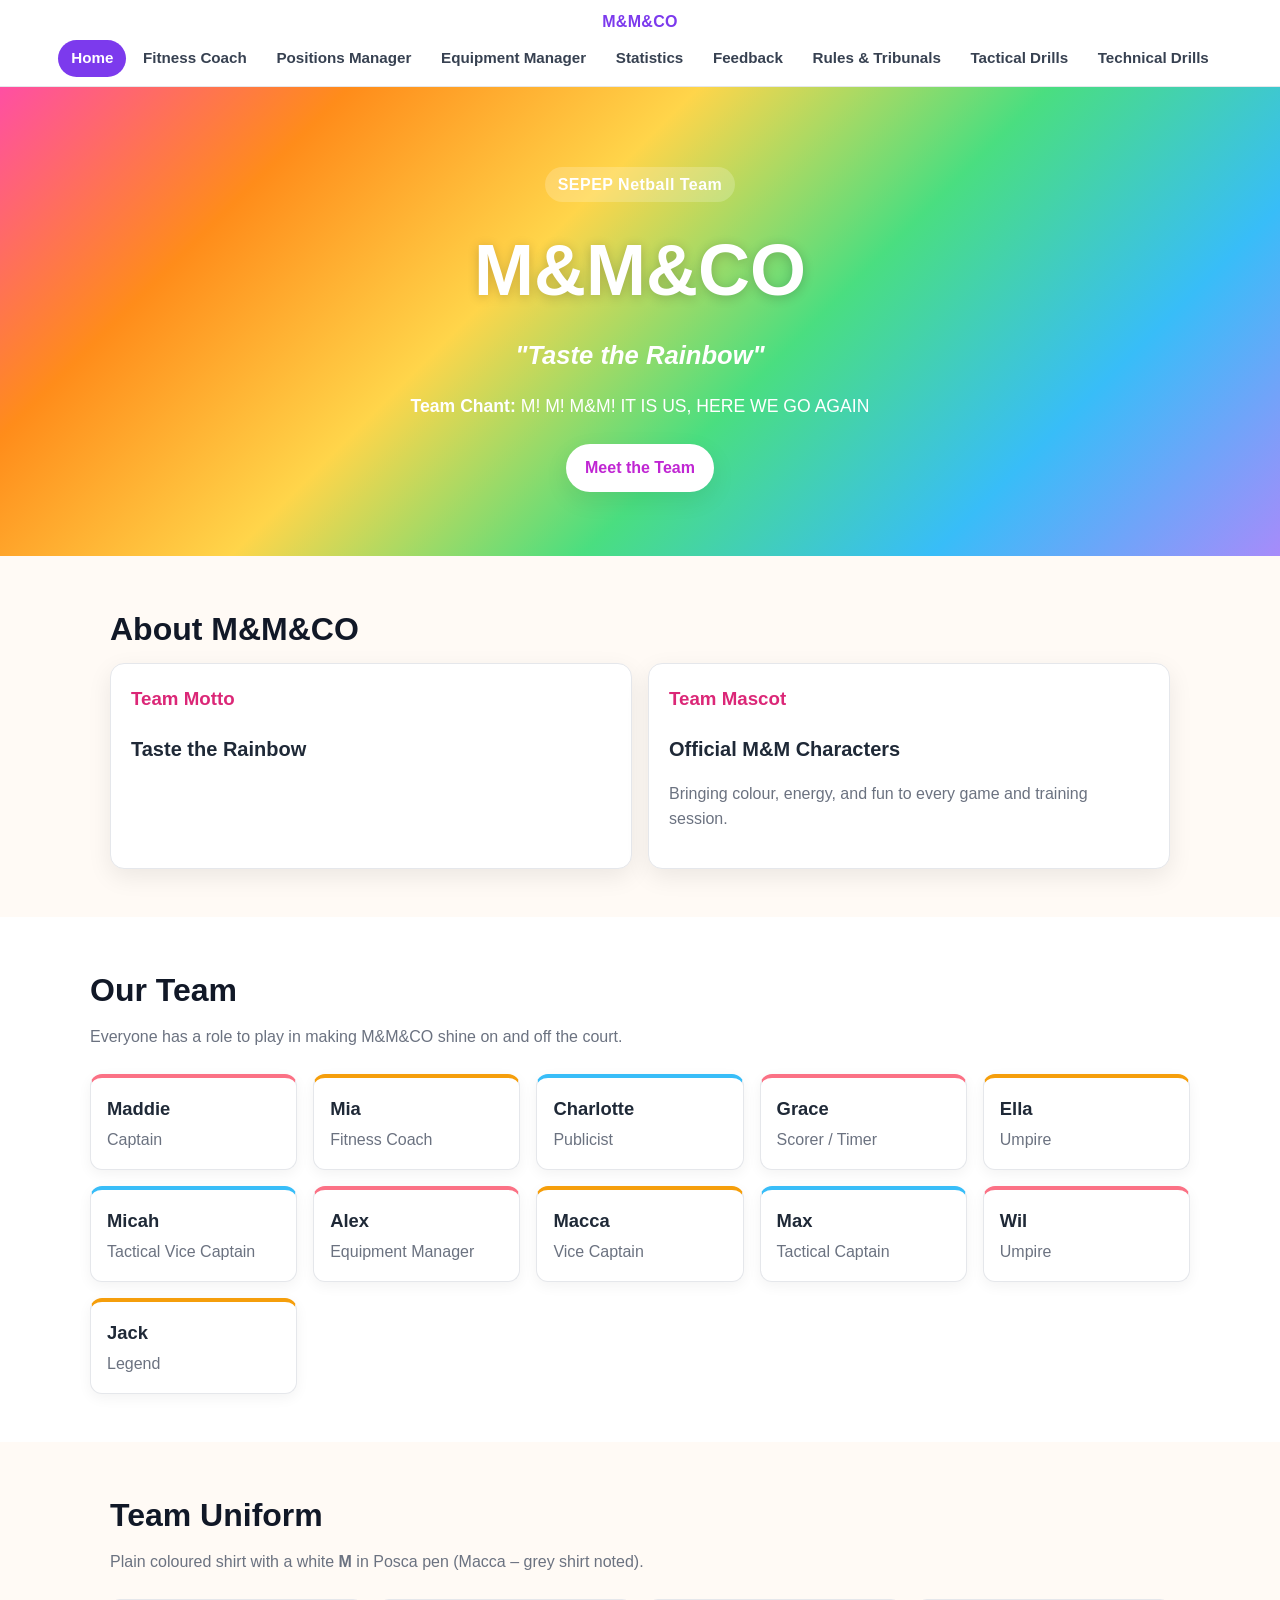
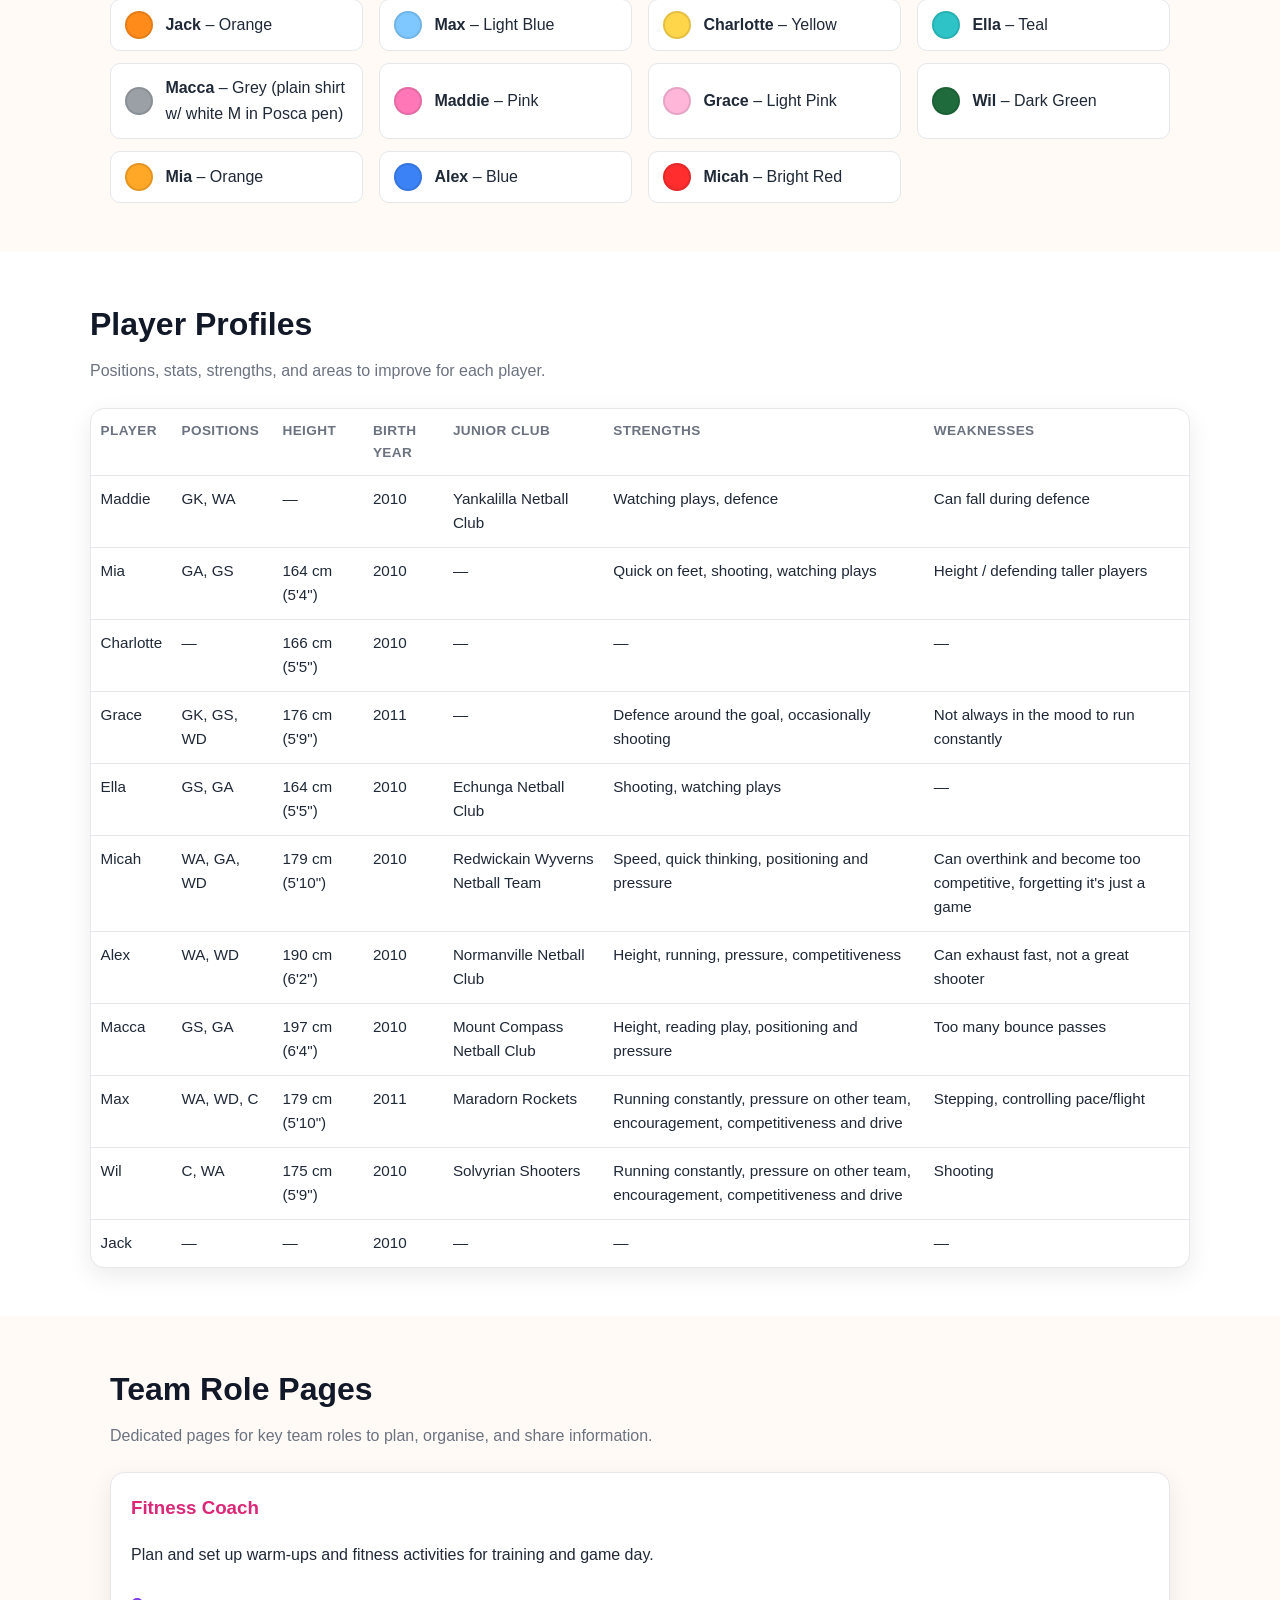
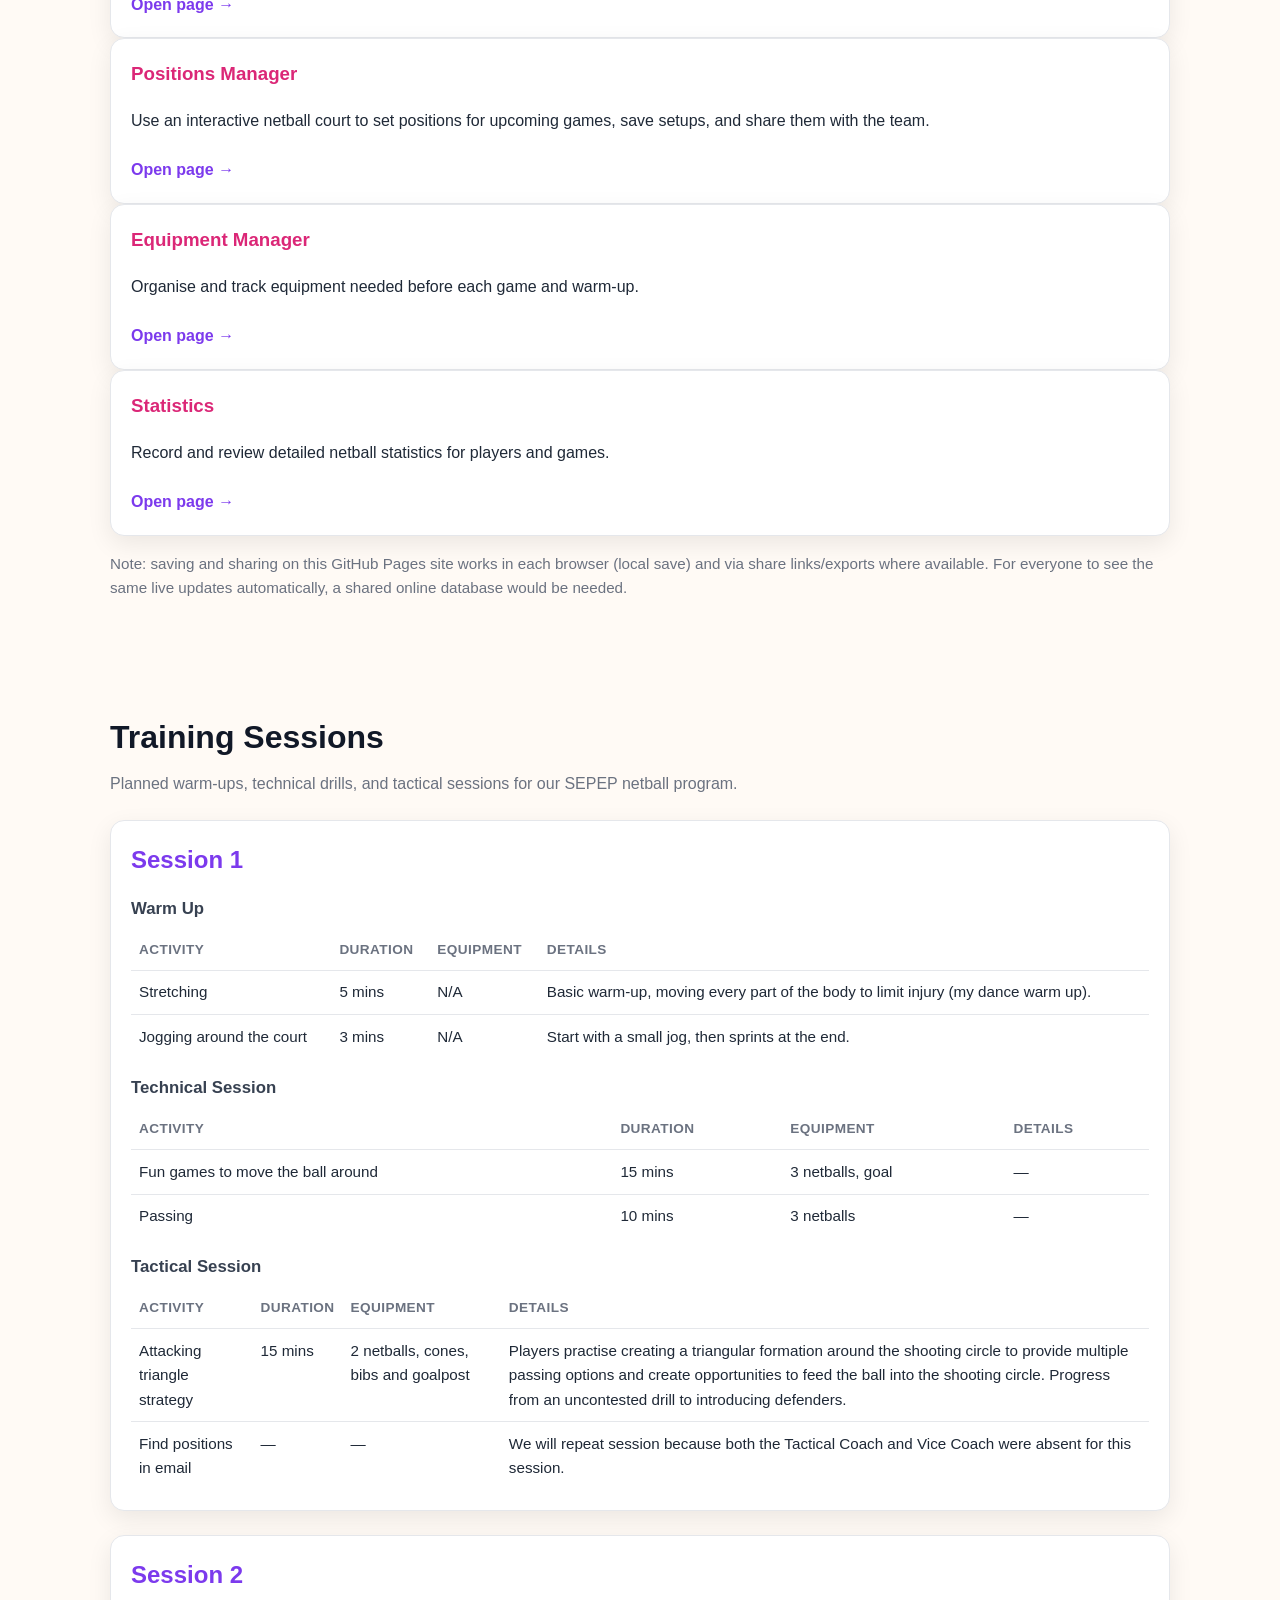
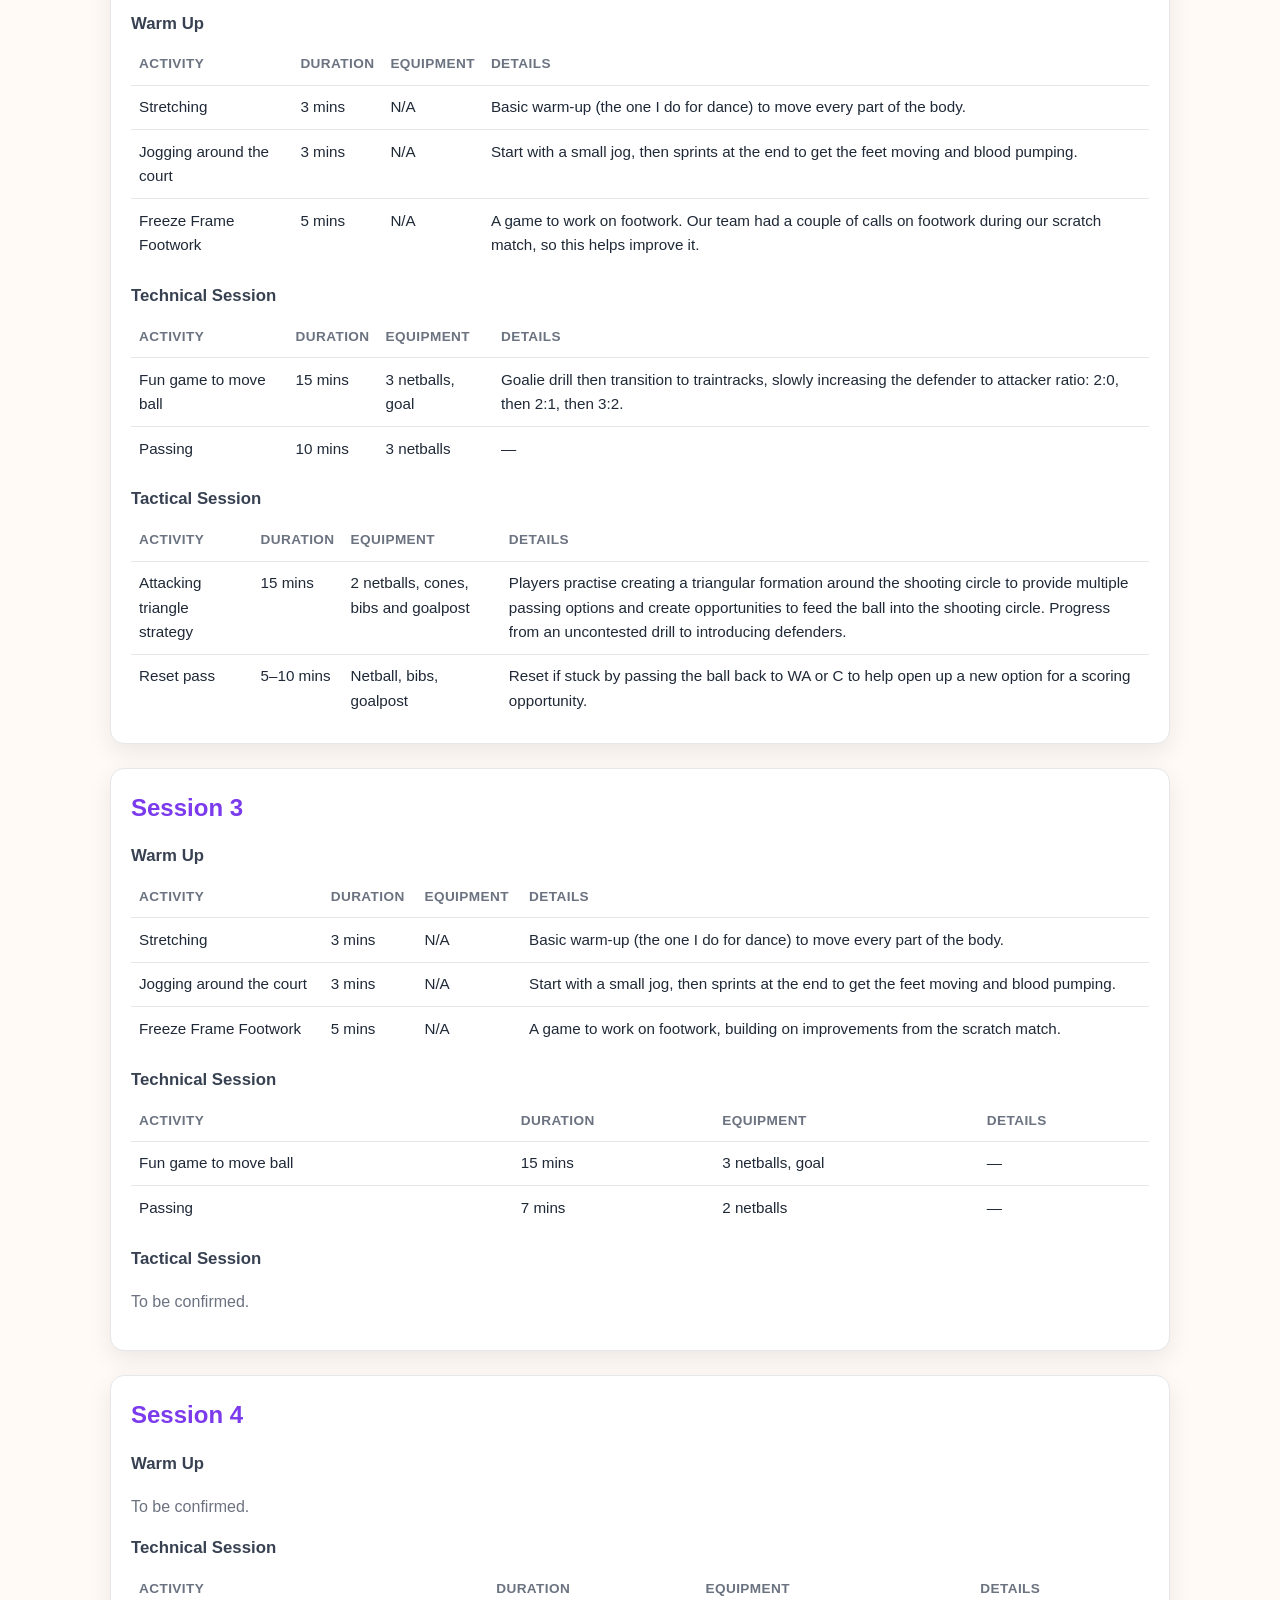
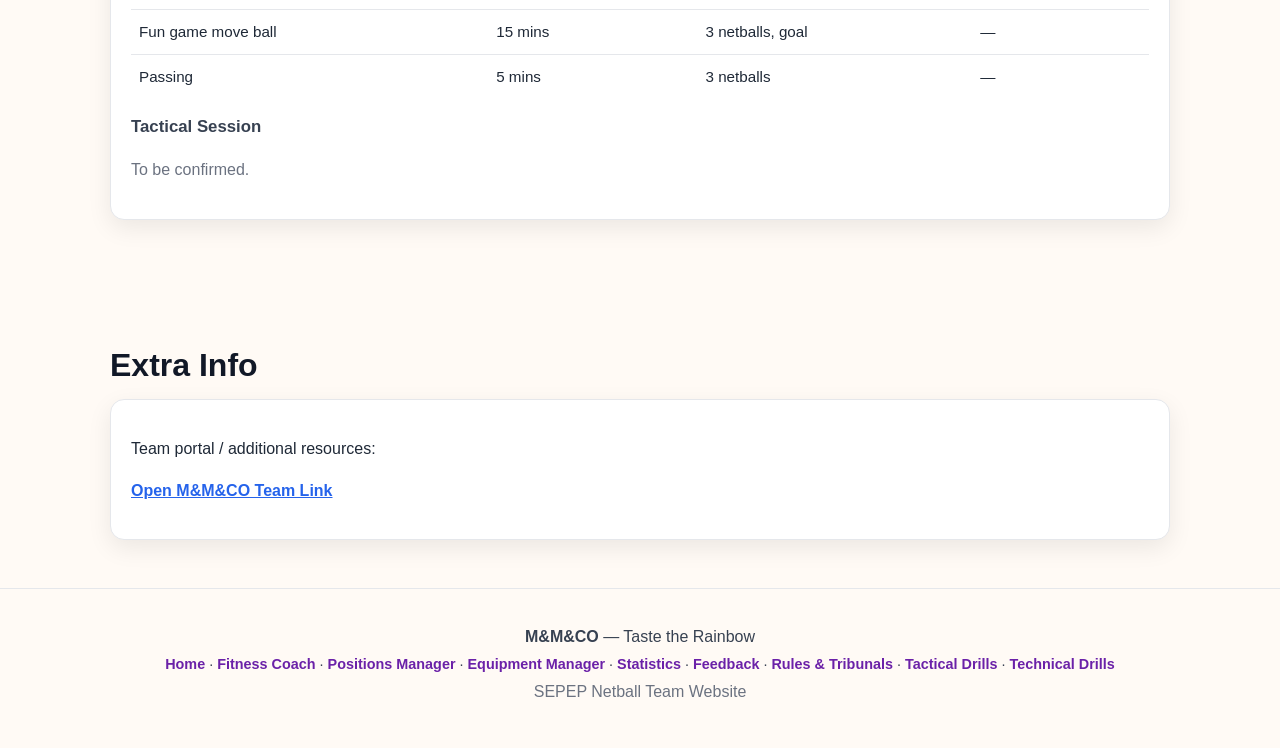
==== commit 9866470c: "Add tactical and technical drill creator tabs" ====
--- a/mm-co/index.html
+++ b/mm-co/index.html
@@ -17,6 +17,8 @@
       <a class="tab" data-tab="statistics" href="#statistics">Statistics</a>
       <a class="tab" data-tab="feedback" href="#feedback">Feedback</a>
       <a class="tab" data-tab="rules" href="#rules">Rules &amp; Tribunals</a>
+      <a class="tab" data-tab="tactical" href="#tactical">Tactical Drills</a>
+      <a class="tab" data-tab="technical" href="#technical">Technical Drills</a>
     </nav>
   </header>
 
@@ -855,6 +857,179 @@
       </section>
     </div>
   </section>
+
+  <section class="tab-panel" id="panel-tactical" role="tabpanel" hidden>
+    <header class="subhero tab-hero">
+      <p class="tag">M&amp;M&amp;CO &bull; Taste the Rainbow</p>
+      <h1>Tactical Drills</h1>
+      <p>Plan attacking, defending and transition drills for the tactical team.</p>
+    </header>
+    <div class="section">
+      <section class="panel">
+        <h2>Create a Tactical Drill</h2>
+        <p class="section-intro">Fill in the details and save. Saved drills stay in this browser so you can reuse and edit them.</p>
+        <form id="tactical-drill-form">
+          <div class="grid-2">
+            <div class="form-row">
+              <label for="tactical-name">Drill name</label>
+              <input type="text" id="tactical-name" placeholder="e.g. Attacking triangle" required>
+            </div>
+            <div class="form-row">
+              <label for="tactical-focus">Tactical focus</label>
+              <select id="tactical-focus">
+                <option>Attacking</option>
+                <option>Defending</option>
+                <option>Transition</option>
+                <option>Set Play</option>
+                <option>Game Situation</option>
+                <option>Other</option>
+              </select>
+            </div>
+            <div class="form-row">
+              <label for="tactical-duration">Duration (mins)</label>
+              <input type="number" id="tactical-duration" min="1" step="1" placeholder="15">
+            </div>
+            <div class="form-row">
+              <label for="tactical-equipment">Equipment</label>
+              <input type="text" id="tactical-equipment" placeholder="e.g. 3 netballs, cones, bibs">
+            </div>
+          </div>
+          <div class="form-row">
+            <label for="tactical-objective">Objective</label>
+            <textarea id="tactical-objective" placeholder="What should the team achieve?"></textarea>
+          </div>
+          <div class="form-row">
+            <label for="tactical-setup">Setup &amp; how to run it</label>
+            <textarea id="tactical-setup" placeholder="Step-by-step instructions..."></textarea>
+          </div>
+          <div class="form-row">
+            <label for="tactical-tips">Coaching points</label>
+            <textarea id="tactical-tips" placeholder="What to look for, cues to use, common mistakes..."></textarea>
+          </div>
+          <div class="actions">
+            <button type="submit" class="btn-primary">Save drill</button>
+            <button type="button" class="btn-secondary" id="tactical-clear">Clear form</button>
+          </div>
+          <p class="status" id="tactical-status"></p>
+        </form>
+      </section>
+
+      <section class="panel">
+        <h2>Saved Tactical Drills</h2>
+        <div id="tactical-drills"></div>
+        <p class="muted small" id="tactical-empty">No saved drills yet.</p>
+      </section>
+
+      <section class="panel">
+        <h2>Tactical Drills Ideas</h2>
+        <div class="drill-ideas">
+          <article class="card">
+            <h3>Attacking triangle</h3>
+            <p>Players create a triangle around the shooting circle to give multiple passing options. Progress from uncontested to adding defenders.</p>
+          </article>
+          <article class="card">
+            <h3>Reset pass</h3>
+            <p>If stuck, pass back to WA or C to reset and open up a new scoring option.</p>
+          </article>
+          <article class="card">
+            <h3>Defending the goal circle</h3>
+            <p>Defenders work together to block the circle. Remember you can jump straight up to defend — not forward.</p>
+          </article>
+          <article class="card">
+            <h3>Transition drill</h3>
+            <p>Win the ball and move it quickly out of defence into an attacking formation.</p>
+          </article>
+        </div>
+      </section>
+    </div>
+  </section>
+
+  <section class="tab-panel" id="panel-technical" role="tabpanel" hidden>
+    <header class="subhero tab-hero">
+      <p class="tag">M&amp;M&amp;CO &bull; Taste the Rainbow</p>
+      <h1>Technical Drills</h1>
+      <p>Build passing, catching, footwork and shooting drills for the technical team.</p>
+    </header>
+    <div class="section">
+      <section class="panel">
+        <h2>Create a Technical Drill</h2>
+        <p class="section-intro">Fill in the details and save. Saved drills stay in this browser so you can reuse and edit them.</p>
+        <form id="technical-drill-form">
+          <div class="grid-2">
+            <div class="form-row">
+              <label for="technical-name">Drill name</label>
+              <input type="text" id="technical-name" placeholder="e.g. Attacking triangle" required>
+            </div>
+            <div class="form-row">
+              <label for="technical-focus">Skill focus</label>
+              <select id="technical-focus">
+                <option>Passing</option>
+                <option>Catching</option>
+                <option>Footwork</option>
+                <option>Shooting</option>
+                <option>Moving</option>
+                <option>Defending</option>
+                <option>Other</option>
+              </select>
+            </div>
+            <div class="form-row">
+              <label for="technical-duration">Duration (mins)</label>
+              <input type="number" id="technical-duration" min="1" step="1" placeholder="15">
+            </div>
+            <div class="form-row">
+              <label for="technical-equipment">Equipment</label>
+              <input type="text" id="technical-equipment" placeholder="e.g. 3 netballs, cones, bibs">
+            </div>
+          </div>
+          <div class="form-row">
+            <label for="technical-objective">Objective</label>
+            <textarea id="technical-objective" placeholder="What should the team achieve?"></textarea>
+          </div>
+          <div class="form-row">
+            <label for="technical-setup">Setup &amp; how to run it</label>
+            <textarea id="technical-setup" placeholder="Step-by-step instructions..."></textarea>
+          </div>
+          <div class="form-row">
+            <label for="technical-tips">Coaching points</label>
+            <textarea id="technical-tips" placeholder="What to look for, cues to use, common mistakes..."></textarea>
+          </div>
+          <div class="actions">
+            <button type="submit" class="btn-primary">Save drill</button>
+            <button type="button" class="btn-secondary" id="technical-clear">Clear form</button>
+          </div>
+          <p class="status" id="technical-status"></p>
+        </form>
+      </section>
+
+      <section class="panel">
+        <h2>Saved Technical Drills</h2>
+        <div id="technical-drills"></div>
+        <p class="muted small" id="technical-empty">No saved drills yet.</p>
+      </section>
+
+      <section class="panel">
+        <h2>Technical Drills Ideas</h2>
+        <div class="drill-ideas">
+          <article class="card">
+            <h3>Passing circle</h3>
+            <p>Pass and move around the circle. Focus on a loud voice, clear cues and enough force to avoid interceptions.</p>
+          </article>
+          <article class="card">
+            <h3>Train tracks</h3>
+            <p>Two lines of attackers and defenders move the ball down the court, increasing the defender ratio as the drill progresses.</p>
+          </article>
+          <article class="card">
+            <h3>Freeze frame footwork</h3>
+            <p>Call freeze mid-drill and check the landing foot and balance before the next pass.</p>
+          </article>
+          <article class="card">
+            <h3>Shooting practice</h3>
+            <p>GS and GA shoot from inside the circle, focusing on landing, balance and follow-through.</p>
+          </article>
+        </div>
+      </section>
+    </div>
+  </section>
   </main>
 
   <footer>
@@ -866,7 +1041,9 @@
       <a href="#equipment">Equipment Manager</a> &middot;
       <a href="#statistics">Statistics</a> &middot;
       <a href="#feedback">Feedback</a> &middot;
-      <a href="#rules">Rules &amp; Tribunals</a>
+      <a href="#rules">Rules &amp; Tribunals</a> &middot;
+      <a href="#tactical">Tactical Drills</a> &middot;
+      <a href="#technical">Technical Drills</a>
     </p>
     <p class="muted">SEPEP Netball Team Website</p>
   </footer>
@@ -1643,6 +1820,149 @@
   });
 })();
 </script>
+
+<script>
+(function () {
+  const configs = [
+    { key: 'tactical', storage: 'mmco-tactical-drills' },
+    { key: 'technical', storage: 'mmco-technical-drills' }
+  ];
+
+  function escapeHtml(str) {
+    return String(str || '').replace(/[&<>"']/g, function (c) {
+      return { '&': '&amp;', '<': '&lt;', '>': '&gt;', '"': '&quot;', "'": '&#39;' }[c];
+    });
+  }
+
+  function lineBreaks(str) {
+    return escapeHtml(str).replace(/\n/g, '<br>');
+  }
+
+  function load(key) {
+    try { return JSON.parse(localStorage.getItem(key)) || []; }
+    catch (e) { return []; }
+  }
+
+  function save(key, list) {
+    localStorage.setItem(key, JSON.stringify(list));
+  }
+
+  configs.forEach(function (cfg) {
+    const form = document.getElementById(cfg.key + '-drill-form');
+    if (!form) return;
+    const names = ['name', 'focus', 'duration', 'equipment', 'objective', 'setup', 'tips'];
+    const fields = {};
+    names.forEach(function (n) { fields[n] = document.getElementById(cfg.key + '-' + n); });
+    const wrap = document.getElementById(cfg.key + '-drills');
+    const empty = document.getElementById(cfg.key + '-empty');
+    const status = document.getElementById(cfg.key + '-status');
+    let editingId = null;
+
+    function setStatus(text, className) {
+      status.textContent = text;
+      status.className = className || 'status';
+    }
+
+    function resetForm() {
+      form.reset();
+      editingId = null;
+    }
+
+    function render() {
+      const drills = load(cfg.storage);
+      empty.style.display = drills.length ? 'none' : 'block';
+      wrap.innerHTML = drills.map(function (d) {
+        return '<article class="drill-card">'
+          + '<h3>' + escapeHtml(d.name) + '</h3>'
+          + '<div class="drill-pills"><span class="pill">' + escapeHtml(d.focus) + '</span>'
+          + (d.duration ? '<span class="pill">' + escapeHtml(d.duration) + ' min</span>' : '')
+          + (d.equipment ? '<span class="pill">' + escapeHtml(d.equipment) + '</span>' : '') + '</div>'
+          + (d.objective ? '<p><strong>Objective:</strong> ' + lineBreaks(d.objective) + '</p>' : '')
+          + (d.setup ? '<p><strong>Setup &amp; how to run it:</strong><br>' + lineBreaks(d.setup) + '</p>' : '')
+          + (d.tips ? '<p><strong>Coaching points:</strong><br>' + lineBreaks(d.tips) + '</p>' : '')
+          + '<div class="actions">'
+          + '<button type="button" class="btn-secondary small" data-edit="' + d.id + '">Edit</button>'
+          + '<button type="button" class="btn-secondary small" data-copy="' + d.id + '">Copy text</button>'
+          + '<button type="button" class="btn-danger small" data-delete="' + d.id + '">Delete</button>'
+          + '</div></article>';
+      }).join('');
+
+      wrap.querySelectorAll('[data-delete]').forEach(function (btn) {
+        btn.addEventListener('click', function () {
+          const id = Number(btn.dataset.delete);
+          save(cfg.storage, load(cfg.storage).filter(function (d) { return d.id !== id; }));
+          if (editingId === id) resetForm();
+          render();
+          setStatus('Drill deleted.');
+        });
+      });
+
+      wrap.querySelectorAll('[data-edit]').forEach(function (btn) {
+        btn.addEventListener('click', function () {
+          const drill = load(cfg.storage).find(function (d) { return d.id === Number(btn.dataset.edit); });
+          if (!drill) return;
+          names.forEach(function (n) { fields[n].value = drill[n] || ''; });
+          editingId = drill.id;
+          setStatus('Editing "' + drill.name + '". Save to update it.', 'status warn');
+          window.scrollTo({ top: 0, behavior: 'smooth' });
+        });
+      });
+
+      wrap.querySelectorAll('[data-copy]').forEach(function (btn) {
+        btn.addEventListener('click', async function () {
+          const drill = load(cfg.storage).find(function (d) { return d.id === Number(btn.dataset.copy); });
+          if (!drill) return;
+          const text = drill.name + '\n' + drill.focus + (drill.duration ? ' | ' + drill.duration + ' min' : '')
+            + (drill.equipment ? '\nEquipment: ' + drill.equipment : '')
+            + (drill.objective ? '\nObjective: ' + drill.objective : '')
+            + (drill.setup ? '\nSetup: ' + drill.setup : '')
+            + (drill.tips ? '\nCoaching points: ' + drill.tips : '');
+          try {
+            await navigator.clipboard.writeText(text);
+            setStatus('Drill text copied.', 'status success');
+          } catch (e) {
+            setStatus('Could not copy automatically. Select the drill text to copy it.', 'status warn');
+          }
+        });
+      });
+    }
+
+    form.addEventListener('submit', function (e) {
+      e.preventDefault();
+      const name = fields.name.value.trim();
+      if (!name) { fields.name.focus(); return; }
+      const data = {
+        name: name,
+        focus: fields.focus.value,
+        duration: fields.duration.value.trim(),
+        equipment: fields.equipment.value.trim(),
+        objective: fields.objective.value.trim(),
+        setup: fields.setup.value.trim(),
+        tips: fields.tips.value.trim()
+      };
+      const drills = load(cfg.storage);
+      if (editingId) {
+        const index = drills.findIndex(function (d) { return d.id === editingId; });
+        if (index >= 0) drills[index] = Object.assign({}, drills[index], data);
+        setStatus('Drill updated.', 'status success');
+      } else {
+        drills.unshift(Object.assign({ id: Date.now() }, data));
+        setStatus('Drill saved.', 'status success');
+      }
+      save(cfg.storage, drills);
+      resetForm();
+      render();
+    });
+
+    document.getElementById(cfg.key + '-clear').addEventListener('click', function () {
+      resetForm();
+      setStatus('Form cleared.');
+    });
+
+    render();
+  });
+})();
+</script>
 <script>
 (function () {
   const panels = {
@@ -1652,7 +1972,9 @@
     equipment: document.getElementById('panel-equipment'),
     statistics: document.getElementById('panel-statistics'),
     feedback: document.getElementById('panel-feedback'),
-    rules: document.getElementById('panel-rules')
+    rules: document.getElementById('panel-rules'),
+    tactical: document.getElementById('panel-tactical'),
+    technical: document.getElementById('panel-technical')
   };
   const labels = {
     home: 'M&M&CO | Taste the Rainbow',
@@ -1661,7 +1983,9 @@
     equipment: 'Equipment Manager | M&M&CO',
     statistics: 'Statistics | M&M&CO',
     feedback: 'Feedback | M&M&CO',
-    rules: 'Rules & Tribunals | M&M&CO'
+    rules: 'Rules & Tribunals | M&M&CO',
+    tactical: 'Tactical Drills | M&M&CO',
+    technical: 'Technical Drills | M&M&CO'
   };
   const tabs = Array.from(document.querySelectorAll('.tab[data-tab]'));
 
@@ -1675,6 +1999,8 @@
     if (h === 'statistics' || h === 'stats') return 'statistics';
     if (h === 'feedback' || h === 'session-feedback') return 'feedback';
     if (h === 'rules' || h === 'rules-tribunals' || h === 'tribunals') return 'rules';
+    if (h === 'tactical' || h === 'tactical-drills') return 'tactical';
+    if (h === 'technical' || h === 'technical-drills') return 'technical';
     if (h === 'home') return 'home';
     return null;
   }
--- a/mm-co/styles.css
+++ b/mm-co/styles.css
@@ -176,6 +176,25 @@
 .rules-table tbody tr:nth-child(even) { background: #fafaff; }
 .vote-y { color: #15803d; font-weight: 800; }
 .vote-red { color: #b91c1c; font-weight: 800; }
+.drill-card {
+  background: #fff;
+  border: 1px solid var(--border);
+  border-left: 5px solid #38bdf8;
+  border-radius: 10px;
+  padding: 1rem 1.1rem;
+  margin-bottom: 1rem;
+}
+#panel-technical .drill-card { border-left-color: #4ade80; }
+.drill-card h3 { margin: 0 0 .4rem; color: #6b21a8; }
+.drill-card p { margin: .5rem 0; line-height: 1.55; }
+.drill-pills { display: flex; flex-wrap: wrap; gap: .35rem; margin-bottom: .6rem; }
+.drill-ideas {
+  display: grid;
+  grid-template-columns: repeat(auto-fit, minmax(240px, 1fr));
+  gap: 1rem;
+}
+.drill-ideas .card { border-left: 4px solid #ffd54a; }
+#panel-technical .drill-ideas .card { border-left-color: #4ade80; }
 
 .section {
   max-width: 1100px;
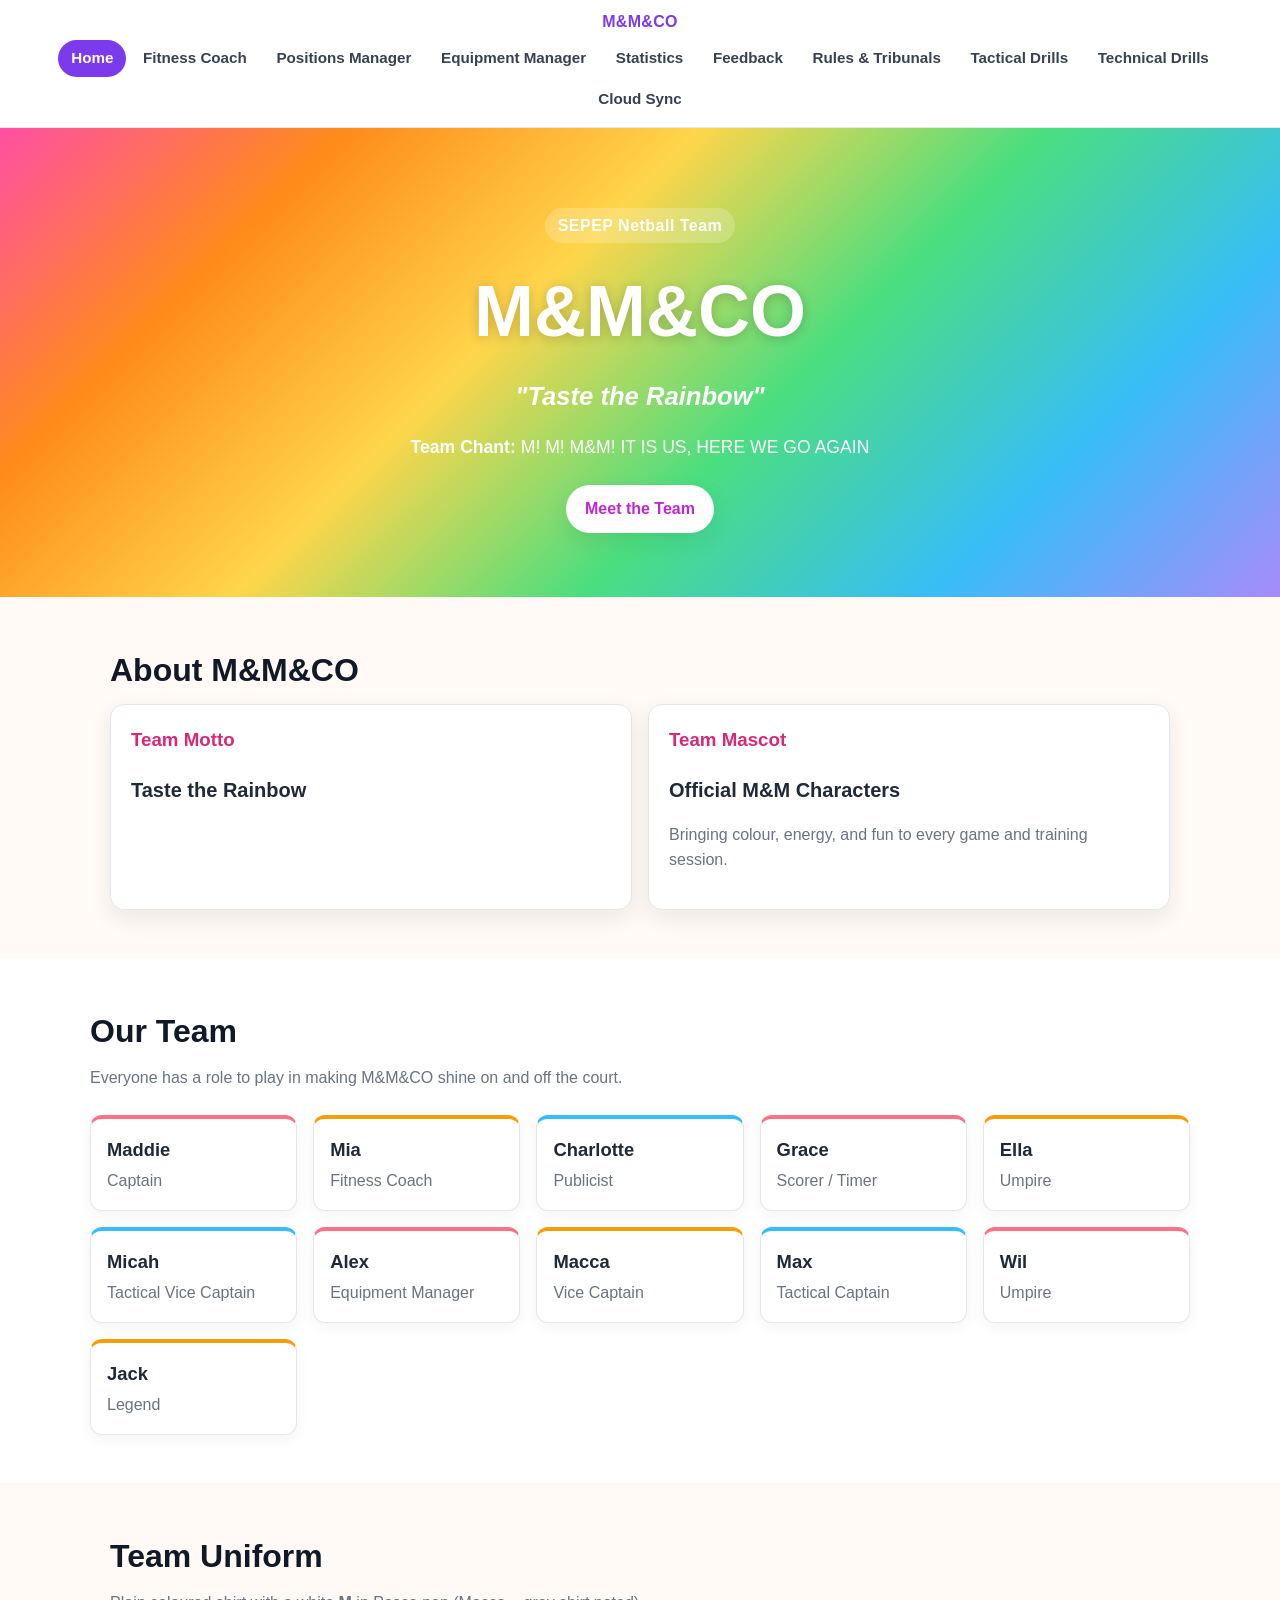
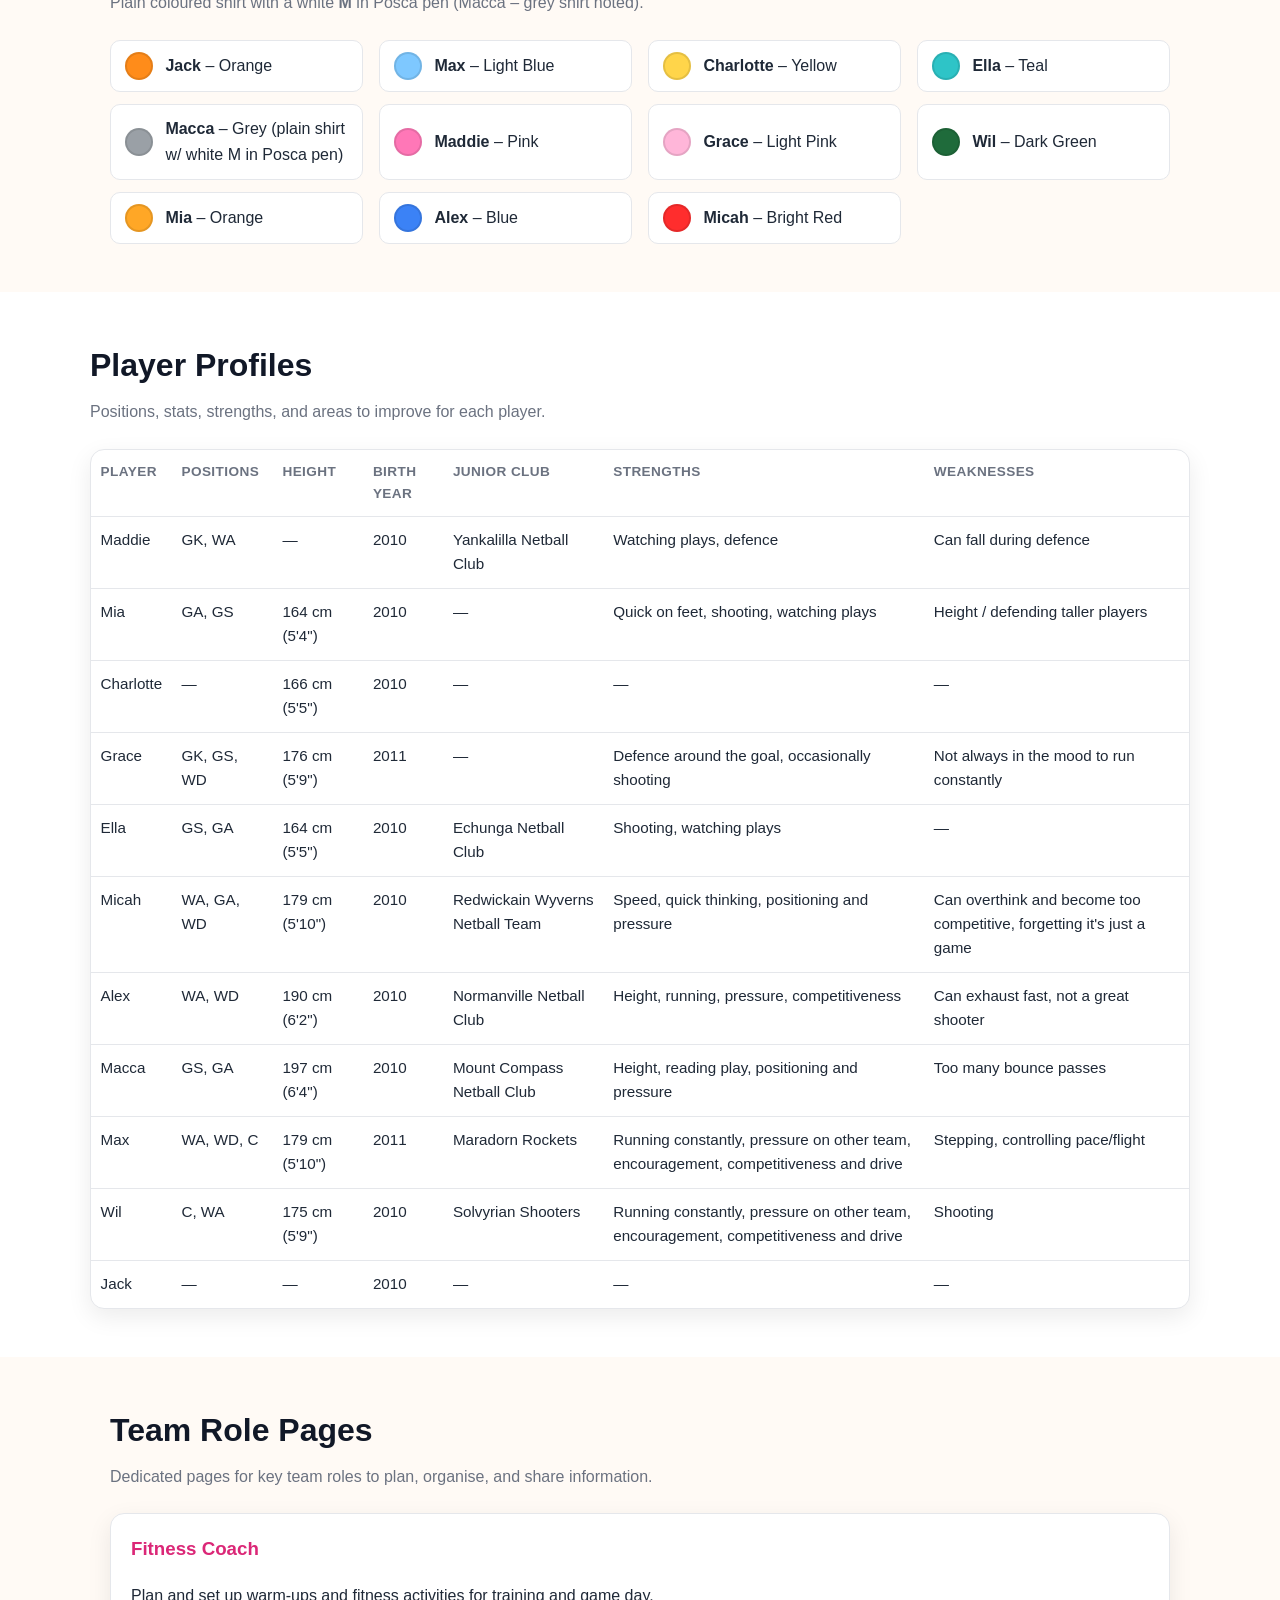
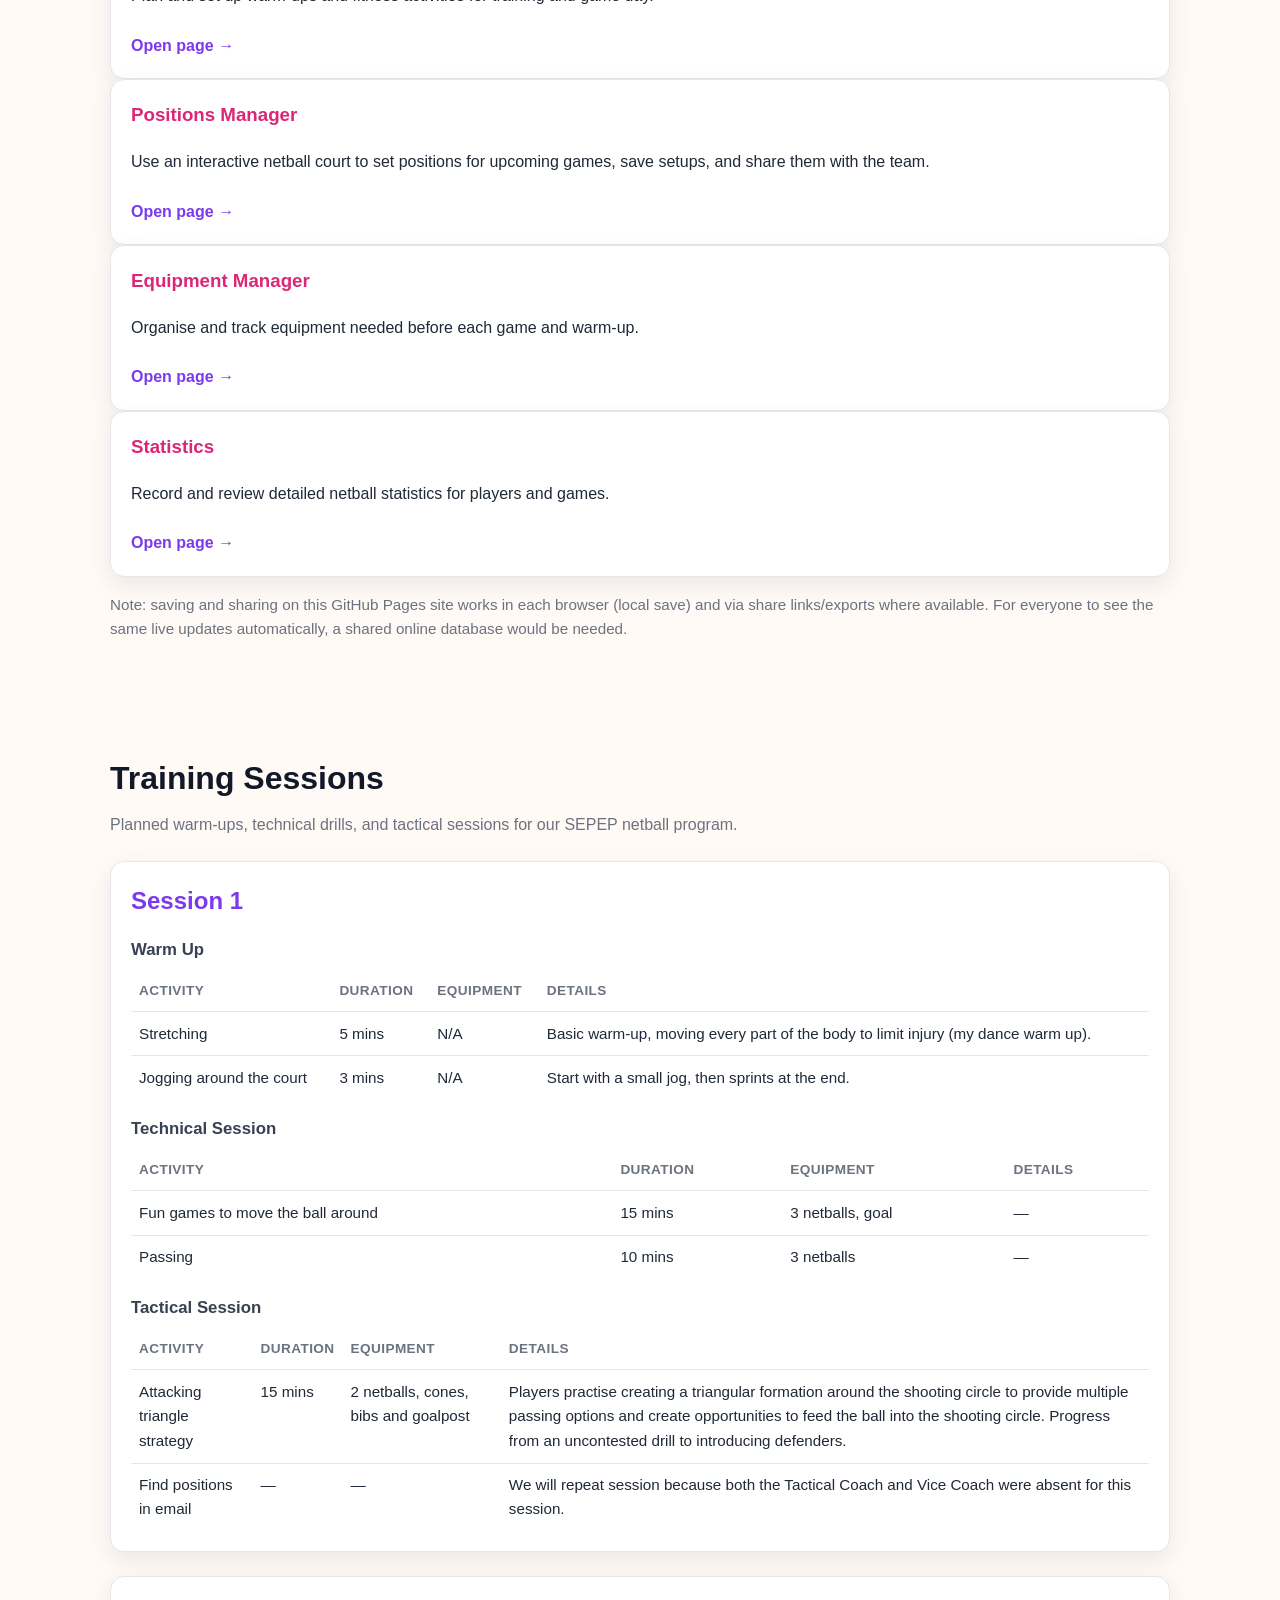
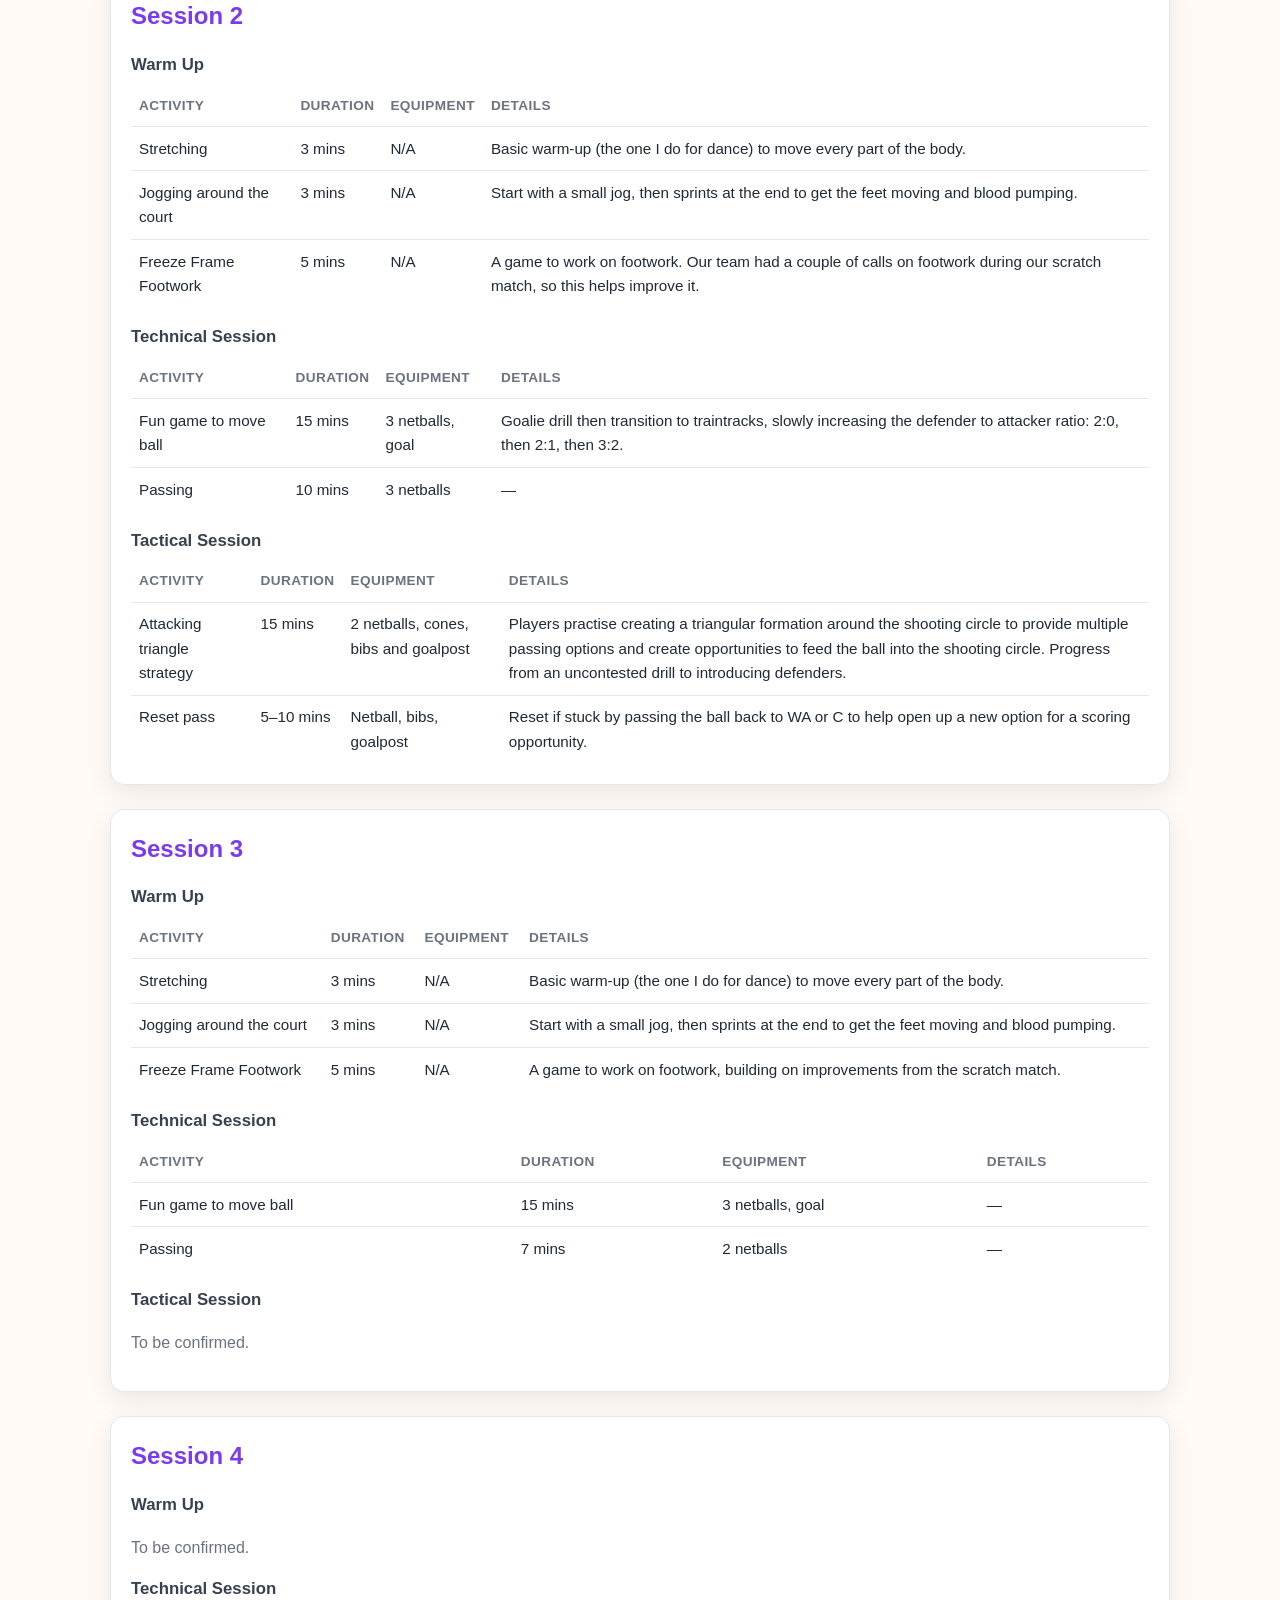
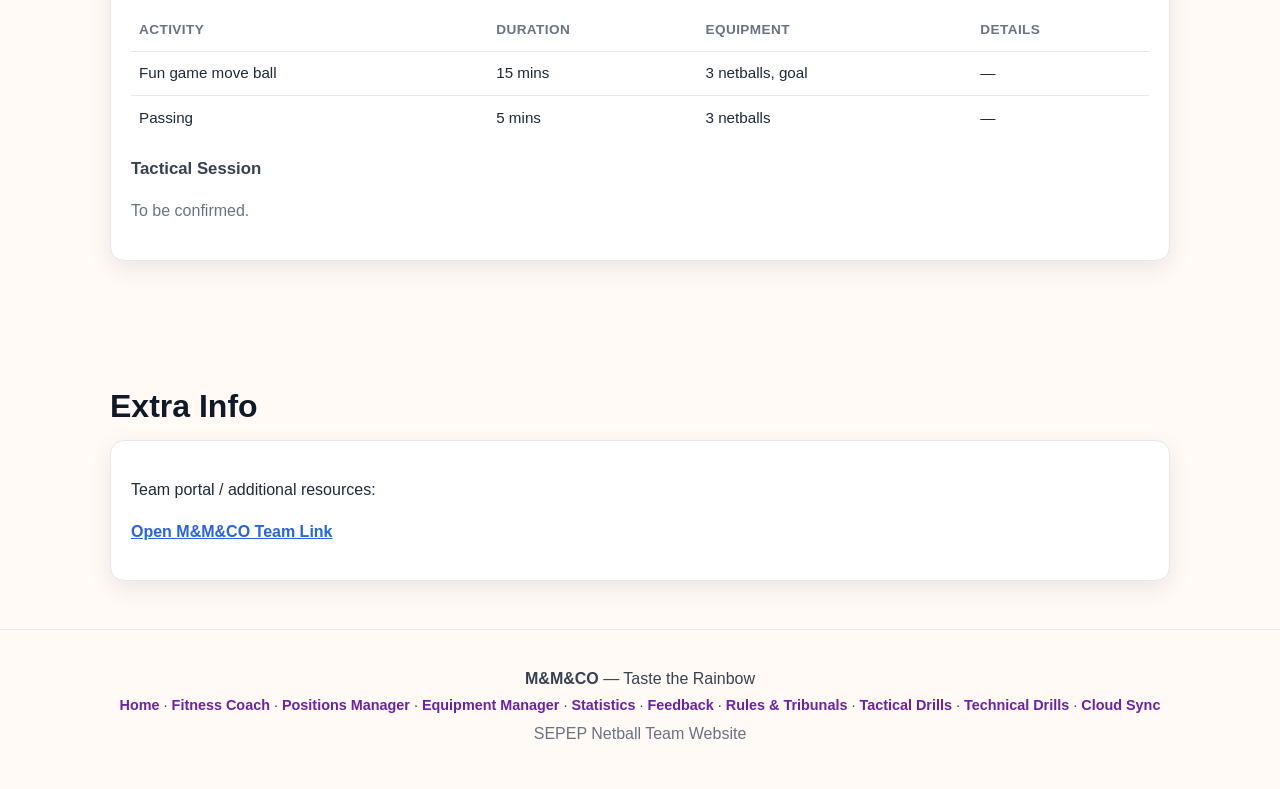
==== commit 607a1c0c: "Add Google Sheets cloud sync backend and Cloud Sync tab" ====
--- a/mm-co/index.html
+++ b/mm-co/index.html
@@ -5,6 +5,132 @@
   <meta name="viewport" content="width=device-width, initial-scale=1.0">
   <title>M&amp;M&amp;CO | Taste the Rainbow</title>
   <link rel="stylesheet" href="styles.css">
+
+<script>
+(function () {
+  var SETTINGS_KEY = 'mmco-sync-url';
+  var KEYS = [
+    'mmco-warmup-plans',
+    'mmco-positions-setups',
+    'mmco-equipment',
+    'mmco-stats-games',
+    'mmco-rules-info',
+    'mmco-tactical-drills',
+    'mmco-technical-drills'
+  ];
+  var origGet = Storage.prototype.getItem;
+  var origSet = Storage.prototype.setItem;
+  var origRemove = Storage.prototype.removeItem;
+  var cache = {};
+  var timers = {};
+  var url = '';
+  try { url = origGet.call(localStorage, SETTINGS_KEY) || ''; } catch (e) {}
+
+  Storage.prototype.getItem = function (key) {
+    if (Object.prototype.hasOwnProperty.call(cache, key)) return cache[key];
+    return origGet.call(this, key);
+  };
+  Storage.prototype.setItem = function (key, value) {
+    origSet.call(this, key, value);
+    if (KEYS.indexOf(key) >= 0) queueWrite(key, String(value));
+  };
+  Storage.prototype.removeItem = function (key) {
+    origRemove.call(this, key);
+    if (Object.prototype.hasOwnProperty.call(cache, key)) delete cache[key];
+    if (KEYS.indexOf(key) >= 0) queueWrite(key, '');
+  };
+
+  function queueWrite(key, value) {
+    cache[key] = value;
+    if (timers[key]) clearTimeout(timers[key]);
+    timers[key] = setTimeout(function () { postWrite(key, value); }, 800);
+  }
+
+  function postWrite(key, value) {
+    if (!url) return;
+    var host = document.body || document.documentElement;
+    var frame = document.getElementById('mmcloud-frame');
+    if (!frame) {
+      frame = document.createElement('iframe');
+      frame.id = 'mmcloud-frame';
+      frame.style.display = 'none';
+      host.appendChild(frame);
+    }
+    var form = document.createElement('form');
+    form.method = 'POST';
+    form.action = url;
+    form.target = 'mmcloud-frame';
+    var field = document.createElement('input');
+    field.type = 'hidden';
+    field.name = 'payload';
+    field.value = JSON.stringify({ key: key, value: value });
+    form.appendChild(field);
+    host.appendChild(form);
+    form.submit();
+    host.removeChild(form);
+  }
+
+  function applyRemote(data, silent) {
+    var changed = false;
+    Object.keys(data || {}).forEach(function (key) {
+      if (KEYS.indexOf(key) < 0) return;
+      var remote = data[key] && data[key].value;
+      if (typeof remote !== 'string') return;
+      var local = origGet.call(localStorage, key);
+      if (local !== remote) {
+        cache[key] = remote;
+        origSet.call(localStorage, key, remote);
+        changed = true;
+      }
+    });
+    if (changed && !silent) window.location.reload();
+    return changed;
+  }
+
+  function readRemote(silent) {
+    if (!url) return false;
+    var name = '__mmcoCloud' + Math.floor(Math.random() * 1000000000);
+    var script = document.createElement('script');
+    var done = false;
+    function finish() {
+      if (done) return;
+      done = true;
+      try { delete window[name]; } catch (e) { window[name] = undefined; }
+      if (script.parentNode) script.parentNode.removeChild(script);
+    }
+    window[name] = function (res) {
+      finish();
+      if (res && res.ok && res.data) applyRemote(res.data, silent);
+      window.dispatchEvent(new CustomEvent('mmcloud-status', {
+        detail: { ok: !!(res && res.ok), message: res && res.ok ? 'Connected to Google Sheets.' : 'Connection failed.' }
+      }));
+    };
+    script.onerror = function () {
+      finish();
+      window.dispatchEvent(new CustomEvent('mmcloud-status', {
+        detail: { ok: false, message: 'Connection failed. Check the Web app URL and sharing settings.' }
+      }));
+    };
+    script.src = url + (url.indexOf('?') >= 0 ? '&' : '?') + 'action=read&cb=' + name + '&t=' + Date.now();
+    document.head.appendChild(script);
+    return true;
+  }
+
+  window.MMCloud = {
+    keys: KEYS,
+    getUrl: function () { return url; },
+    configure: function (newUrl) {
+      url = String(newUrl || '').trim();
+      if (url) origSet.call(localStorage, SETTINGS_KEY, url);
+      else origRemove.call(localStorage, SETTINGS_KEY);
+    },
+    refresh: function () { return readRemote(false); },
+    status: function () { return readRemote(true); }
+  };
+
+  if (url) readRemote(false);
+})();
+</script>
 </head>
 <body>
   <header class="sitebar">
@@ -19,6 +145,7 @@
       <a class="tab" data-tab="rules" href="#rules">Rules &amp; Tribunals</a>
       <a class="tab" data-tab="tactical" href="#tactical">Tactical Drills</a>
       <a class="tab" data-tab="technical" href="#technical">Technical Drills</a>
+      <a class="tab" data-tab="sync" href="#sync">Cloud Sync</a>
     </nav>
   </header>
 
@@ -1030,6 +1157,43 @@
       </section>
     </div>
   </section>
+
+  <section class="tab-panel" id="panel-sync" role="tabpanel" hidden>
+    <header class="subhero tab-hero">
+      <p class="tag">M&amp;M&amp;CO &bull; Taste the Rainbow</p>
+      <h1>Cloud Sync</h1>
+      <p>Connect the site to your Google Sheet so saved plans, setups, checklists, stats and drills update on every device.</p>
+    </header>
+    <div class="section">
+      <section class="panel">
+        <h2>Google Sheets Connection</h2>
+        <p class="section-intro">Deploy the Google Apps Script, then paste its Web app URL here. The URL is saved in this browser; once it is added to the site code, everyone gets it automatically.</p>
+        <div class="form-row">
+          <label for="sync-url">Web app URL</label>
+          <input type="text" id="sync-url" placeholder="https://script.google.com/macros/s/.../exec">
+        </div>
+        <div class="actions">
+          <button type="button" class="btn-primary" id="sync-save">Save URL</button>
+          <button type="button" class="btn-secondary" id="sync-test">Test connection</button>
+          <button type="button" class="btn-secondary" id="sync-refresh">Sync now</button>
+        </div>
+        <p class="status" id="sync-status"></p>
+      </section>
+
+      <section class="panel">
+        <h2>Setup Steps</h2>
+        <ol>
+          <li>Open your Google Sheet and choose <strong>Extensions &gt; Apps Script</strong>.</li>
+          <li>Paste the contents of <code>google-apps-script.gs</code> into <code>Code.gs</code>.</li>
+          <li>Click <strong>Save</strong>, then <strong>Deploy &gt; New deployment &gt; Web app</strong>.</li>
+          <li>Set <strong>Execute as: Me</strong> and <strong>Who has access: Anyone</strong>.</li>
+          <li>Copy the Web app URL and paste it above.</li>
+        </ol>
+        <p class="muted small">The script creates a worksheet called <strong>WebsiteData</strong> in your Sheet. Your existing tabs are untouched. Anyone with the website link can edit shared data; if two people save at once, the last save wins.</p>
+      </section>
+    </div>
+  </section>
+
   </main>
 
   <footer>
@@ -1043,7 +1207,8 @@
       <a href="#feedback">Feedback</a> &middot;
       <a href="#rules">Rules &amp; Tribunals</a> &middot;
       <a href="#tactical">Tactical Drills</a> &middot;
-      <a href="#technical">Technical Drills</a>
+      <a href="#technical">Technical Drills</a> &middot;
+      <a href="#sync">Cloud Sync</a>
     </p>
     <p class="muted">SEPEP Netball Team Website</p>
   </footer>
@@ -1963,6 +2128,35 @@
   });
 })();
 </script>
+
+<script>
+(function () {
+  var input = document.getElementById('sync-url');
+  var status = document.getElementById('sync-status');
+  function setStatus(text, className) {
+    status.textContent = text;
+    status.className = className || 'status';
+  }
+  input.value = window.MMCloud.getUrl();
+  document.getElementById('sync-save').addEventListener('click', function () {
+    window.MMCloud.configure(input.value);
+    setStatus(input.value ? 'Web app URL saved in this browser.' : 'Web app URL cleared.', input.value ? 'status success' : 'status');
+  });
+  document.getElementById('sync-test').addEventListener('click', function () {
+    window.MMCloud.configure(input.value);
+    if (!window.MMCloud.status()) setStatus('Add a Web app URL first.', 'status warn');
+    else setStatus('Checking connection...', 'status');
+  });
+  document.getElementById('sync-refresh').addEventListener('click', function () {
+    window.MMCloud.configure(input.value);
+    if (!window.MMCloud.refresh()) setStatus('Add a Web app URL first.', 'status warn');
+    else setStatus('Syncing...', 'status');
+  });
+  window.addEventListener('mmcloud-status', function (e) {
+    setStatus(e.detail.message, e.detail.ok ? 'status success' : 'status warn');
+  });
+})();
+</script>
 <script>
 (function () {
   const panels = {
@@ -1974,7 +2168,8 @@
     feedback: document.getElementById('panel-feedback'),
     rules: document.getElementById('panel-rules'),
     tactical: document.getElementById('panel-tactical'),
-    technical: document.getElementById('panel-technical')
+    technical: document.getElementById('panel-technical'),
+    sync: document.getElementById('panel-sync')
   };
   const labels = {
     home: 'M&M&CO | Taste the Rainbow',
@@ -1985,7 +2180,8 @@
     feedback: 'Feedback | M&M&CO',
     rules: 'Rules & Tribunals | M&M&CO',
     tactical: 'Tactical Drills | M&M&CO',
-    technical: 'Technical Drills | M&M&CO'
+    technical: 'Technical Drills | M&M&CO',
+    sync: 'Cloud Sync | M&M&CO'
   };
   const tabs = Array.from(document.querySelectorAll('.tab[data-tab]'));
 
@@ -2001,6 +2197,7 @@
     if (h === 'rules' || h === 'rules-tribunals' || h === 'tribunals') return 'rules';
     if (h === 'tactical' || h === 'tactical-drills') return 'tactical';
     if (h === 'technical' || h === 'technical-drills') return 'technical';
+    if (h === 'sync' || h === 'cloud-sync') return 'sync';
     if (h === 'home') return 'home';
     return null;
   }
